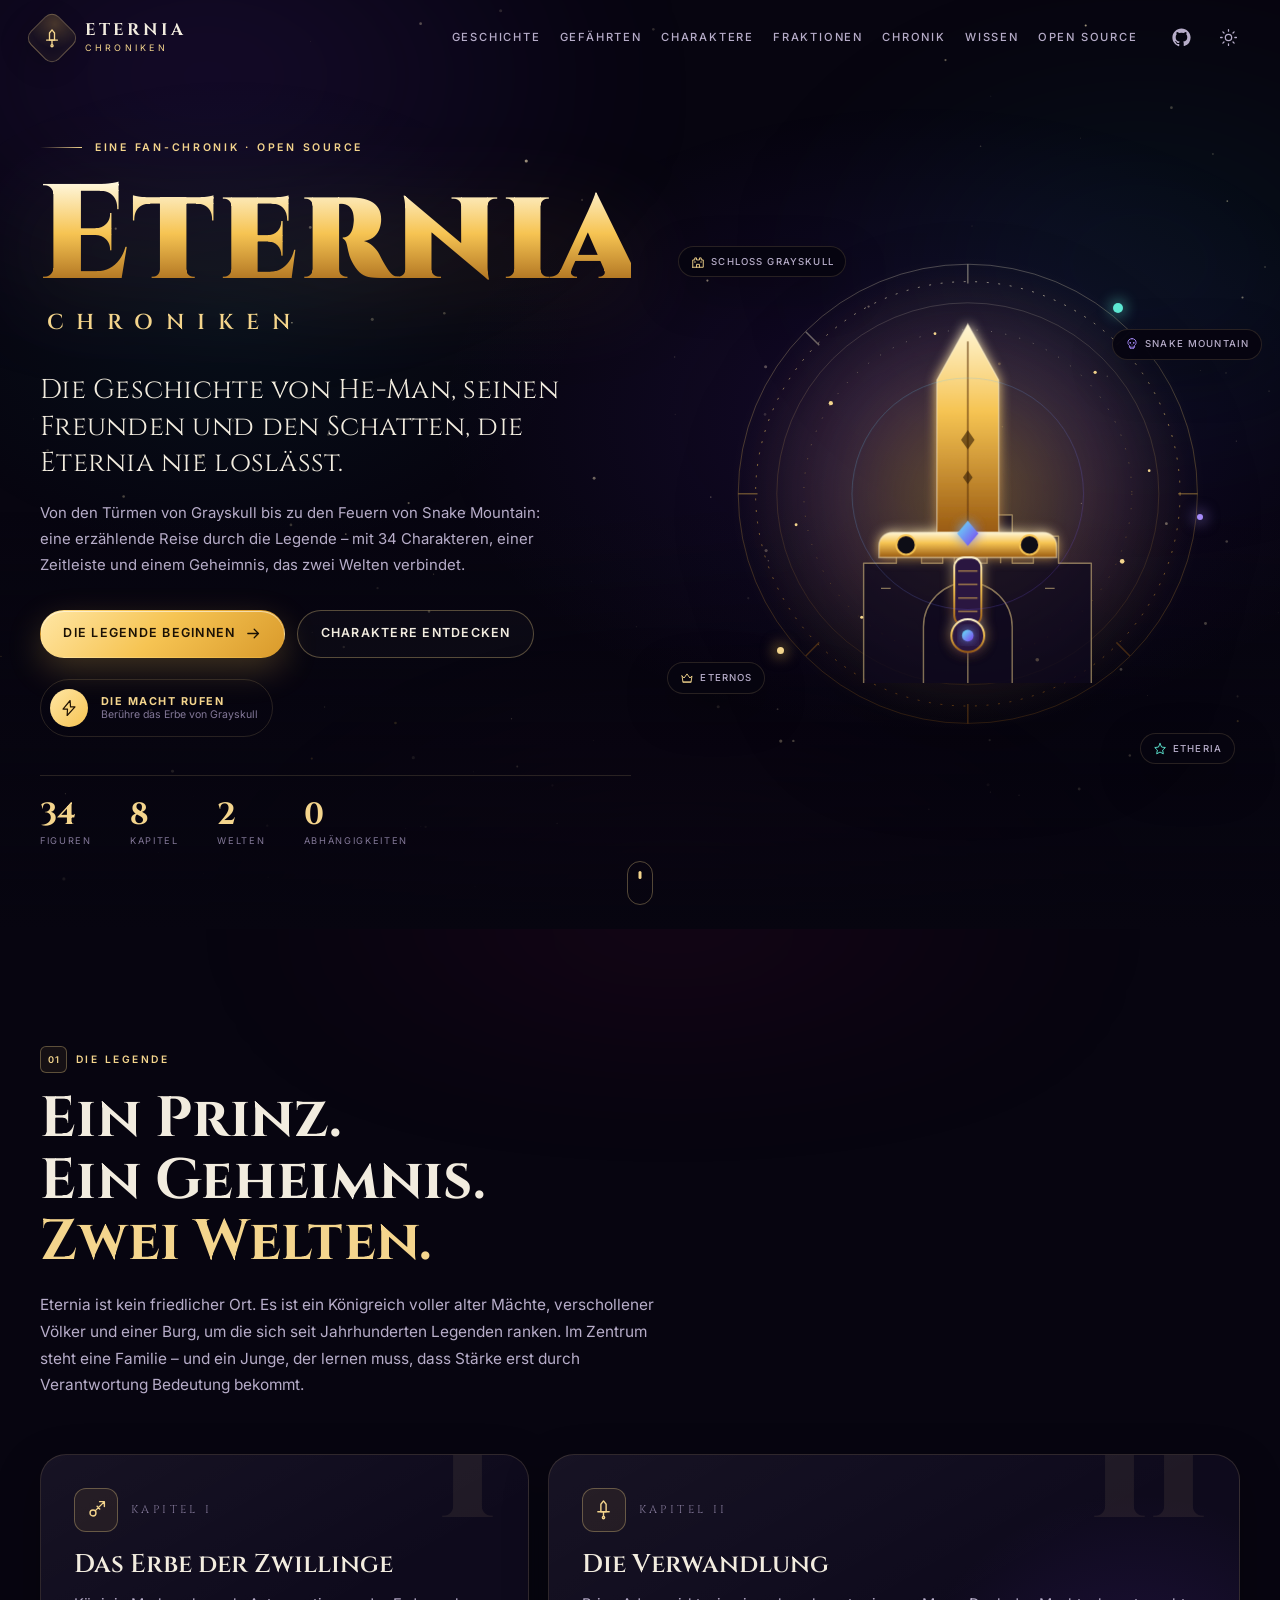
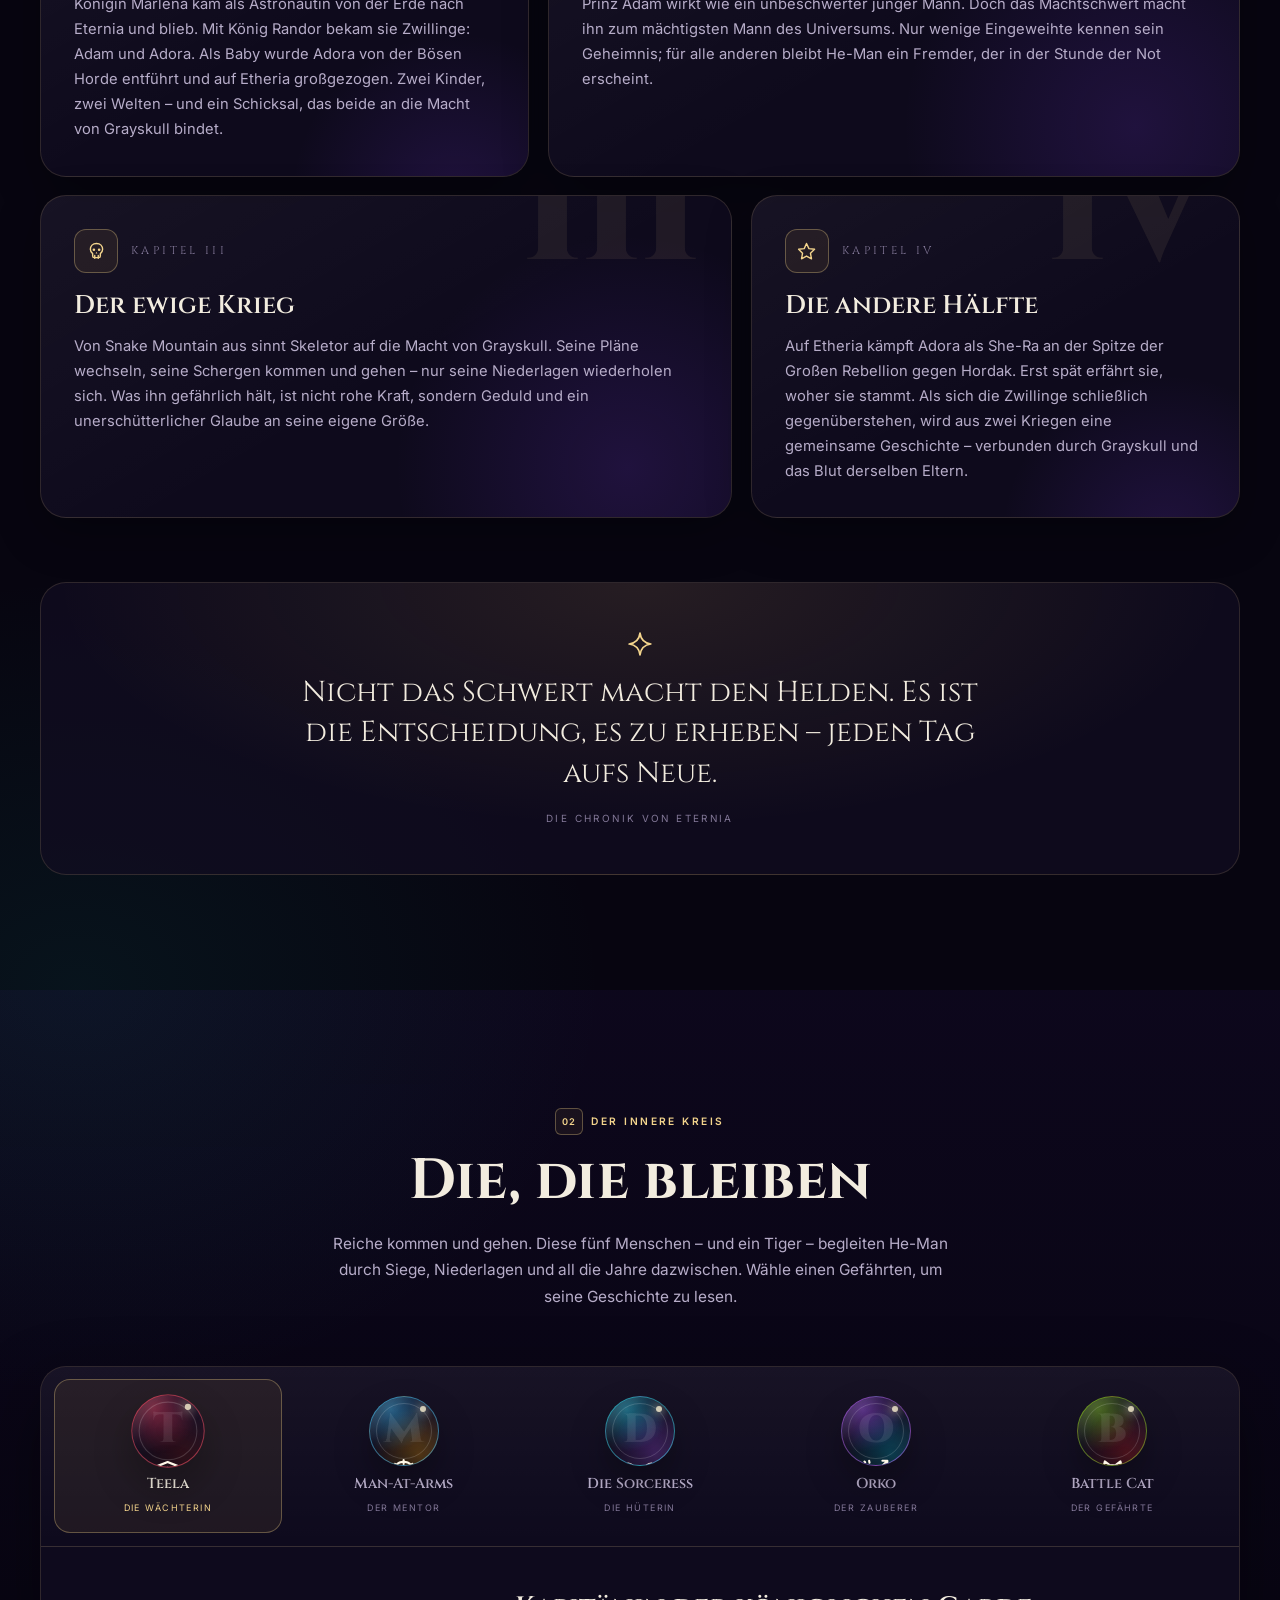
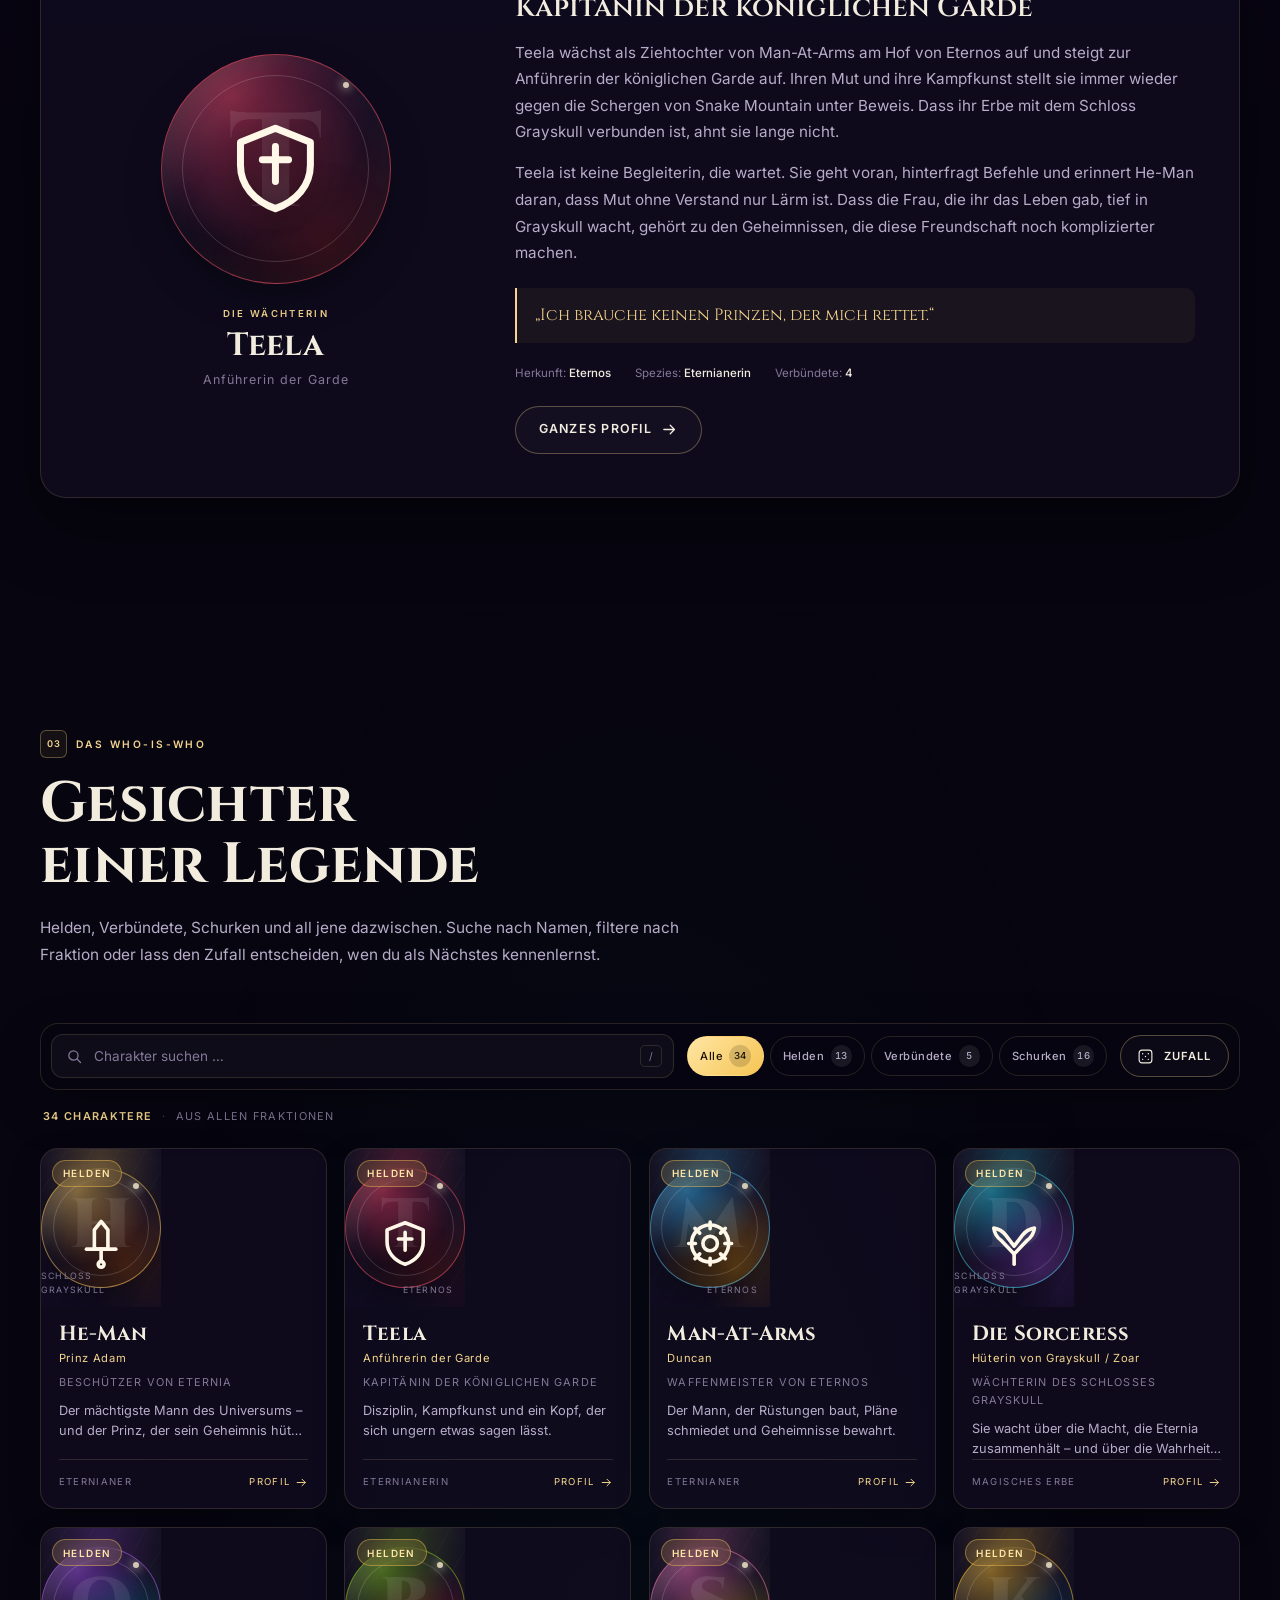
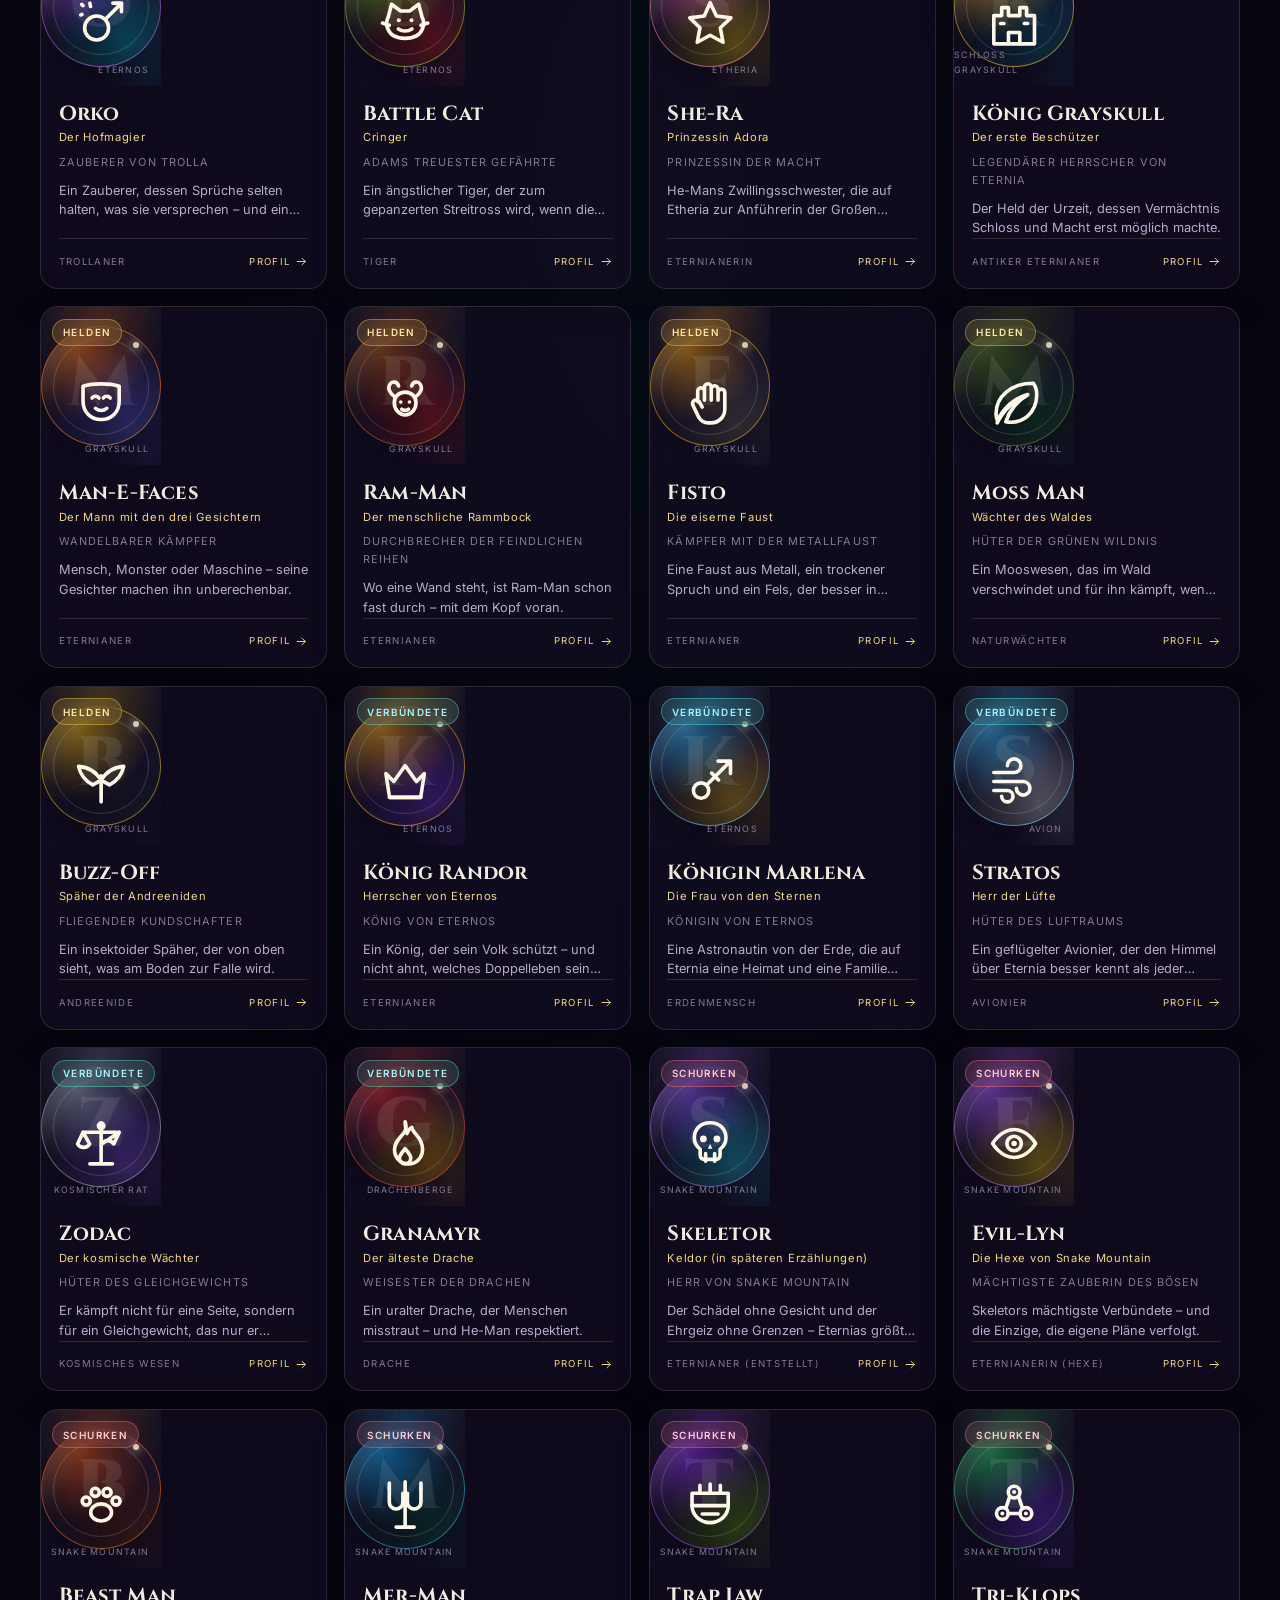
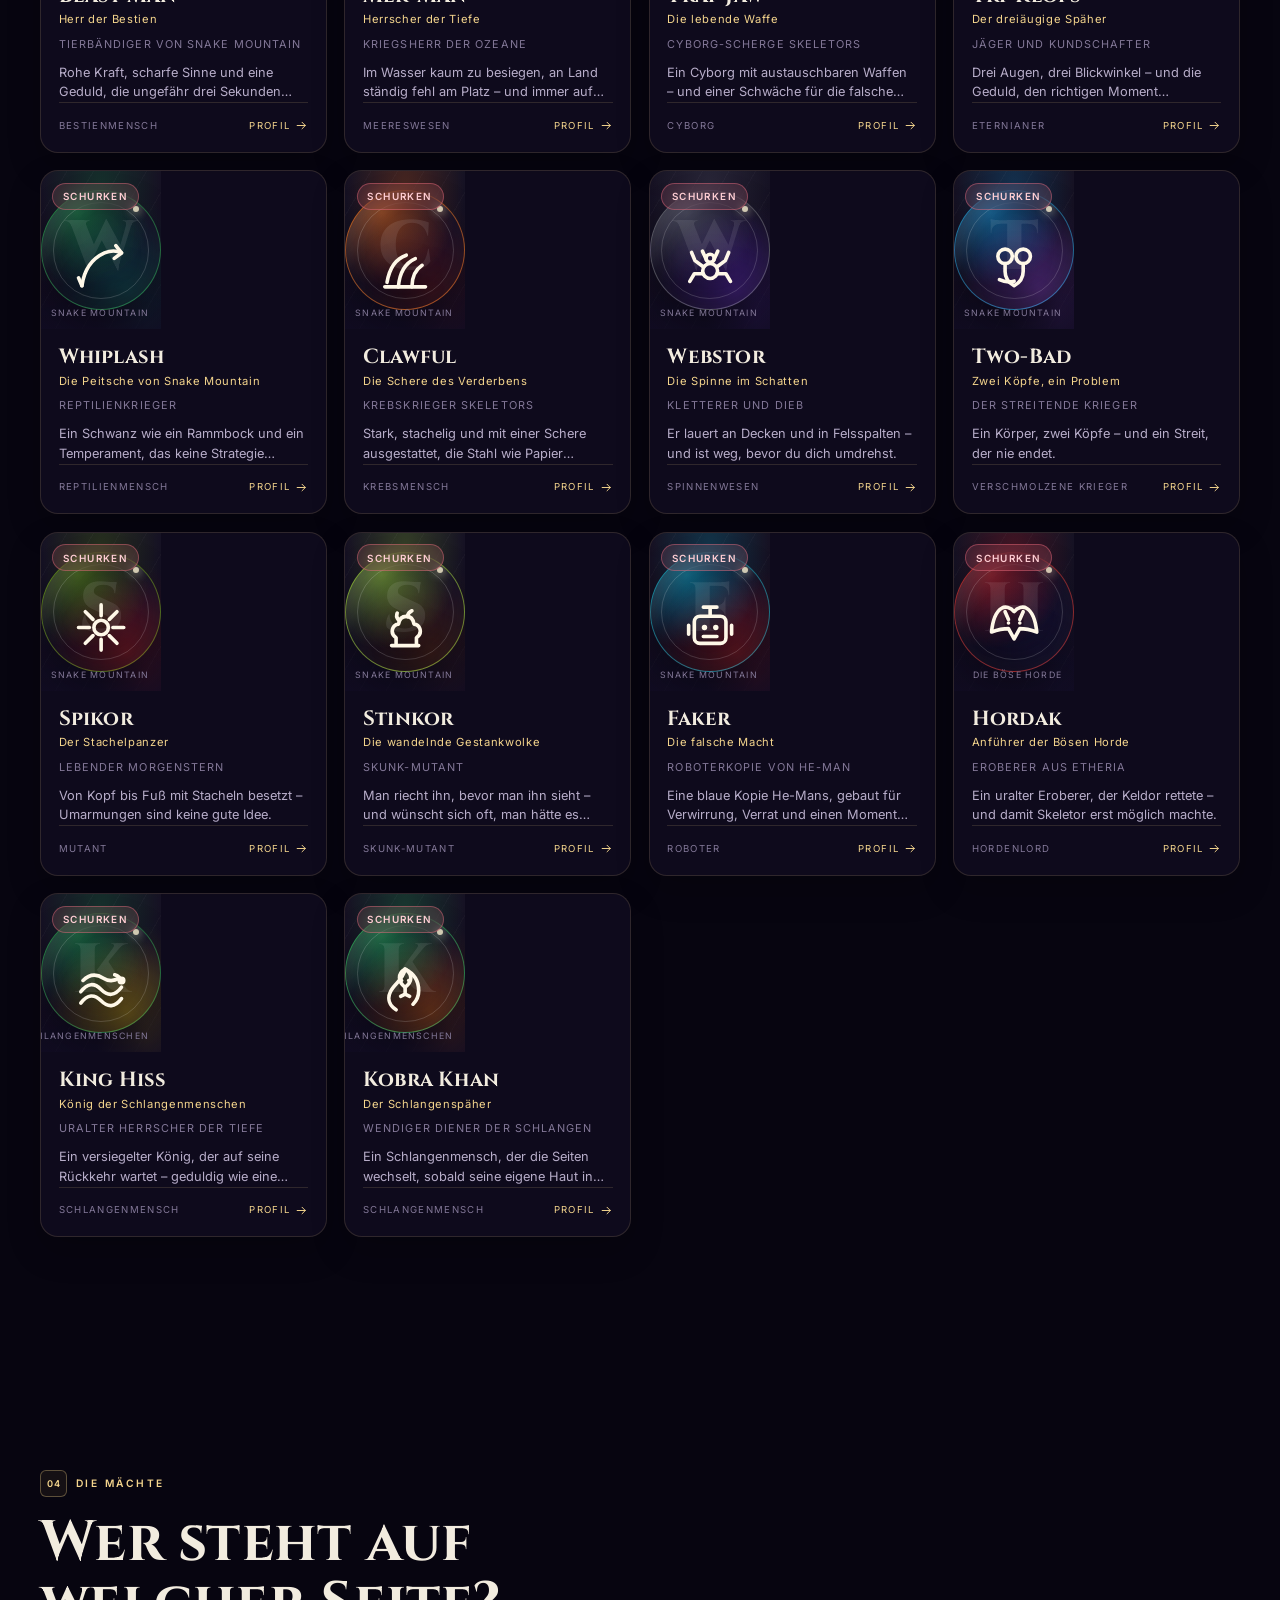
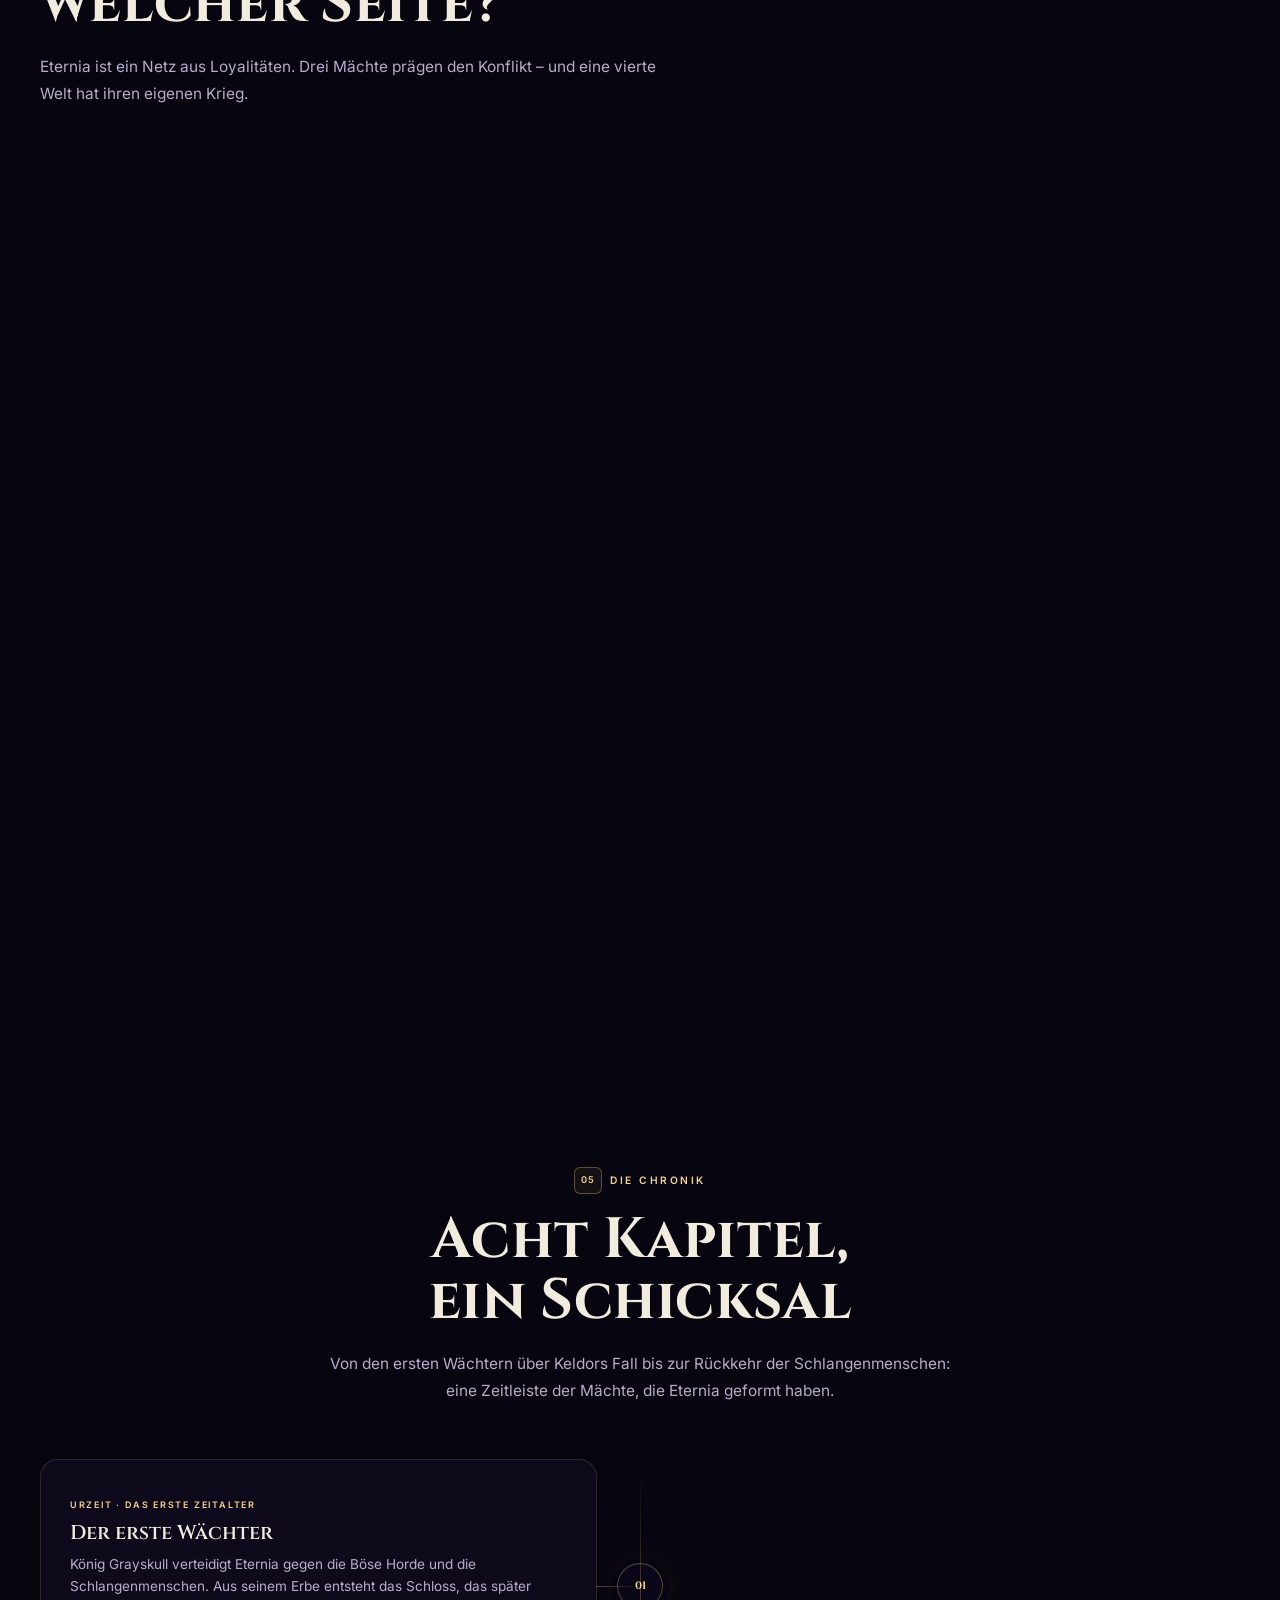
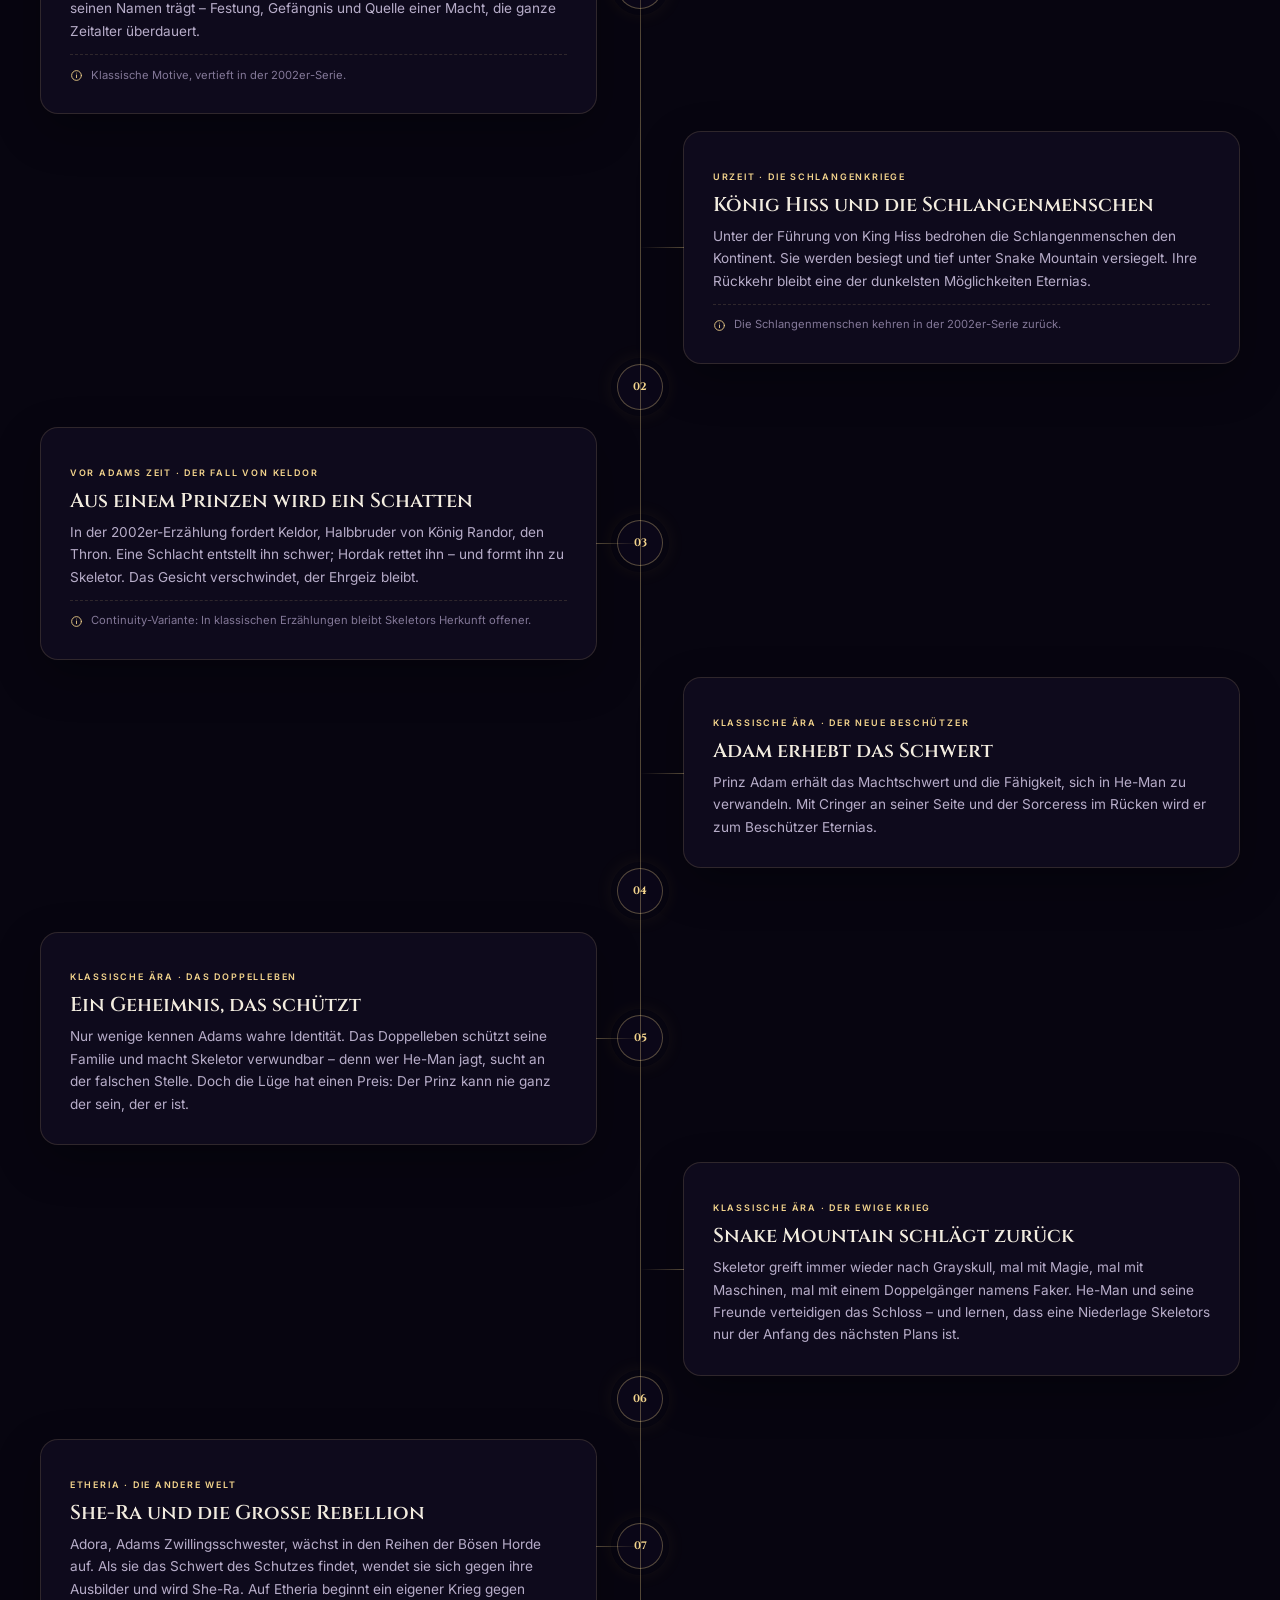
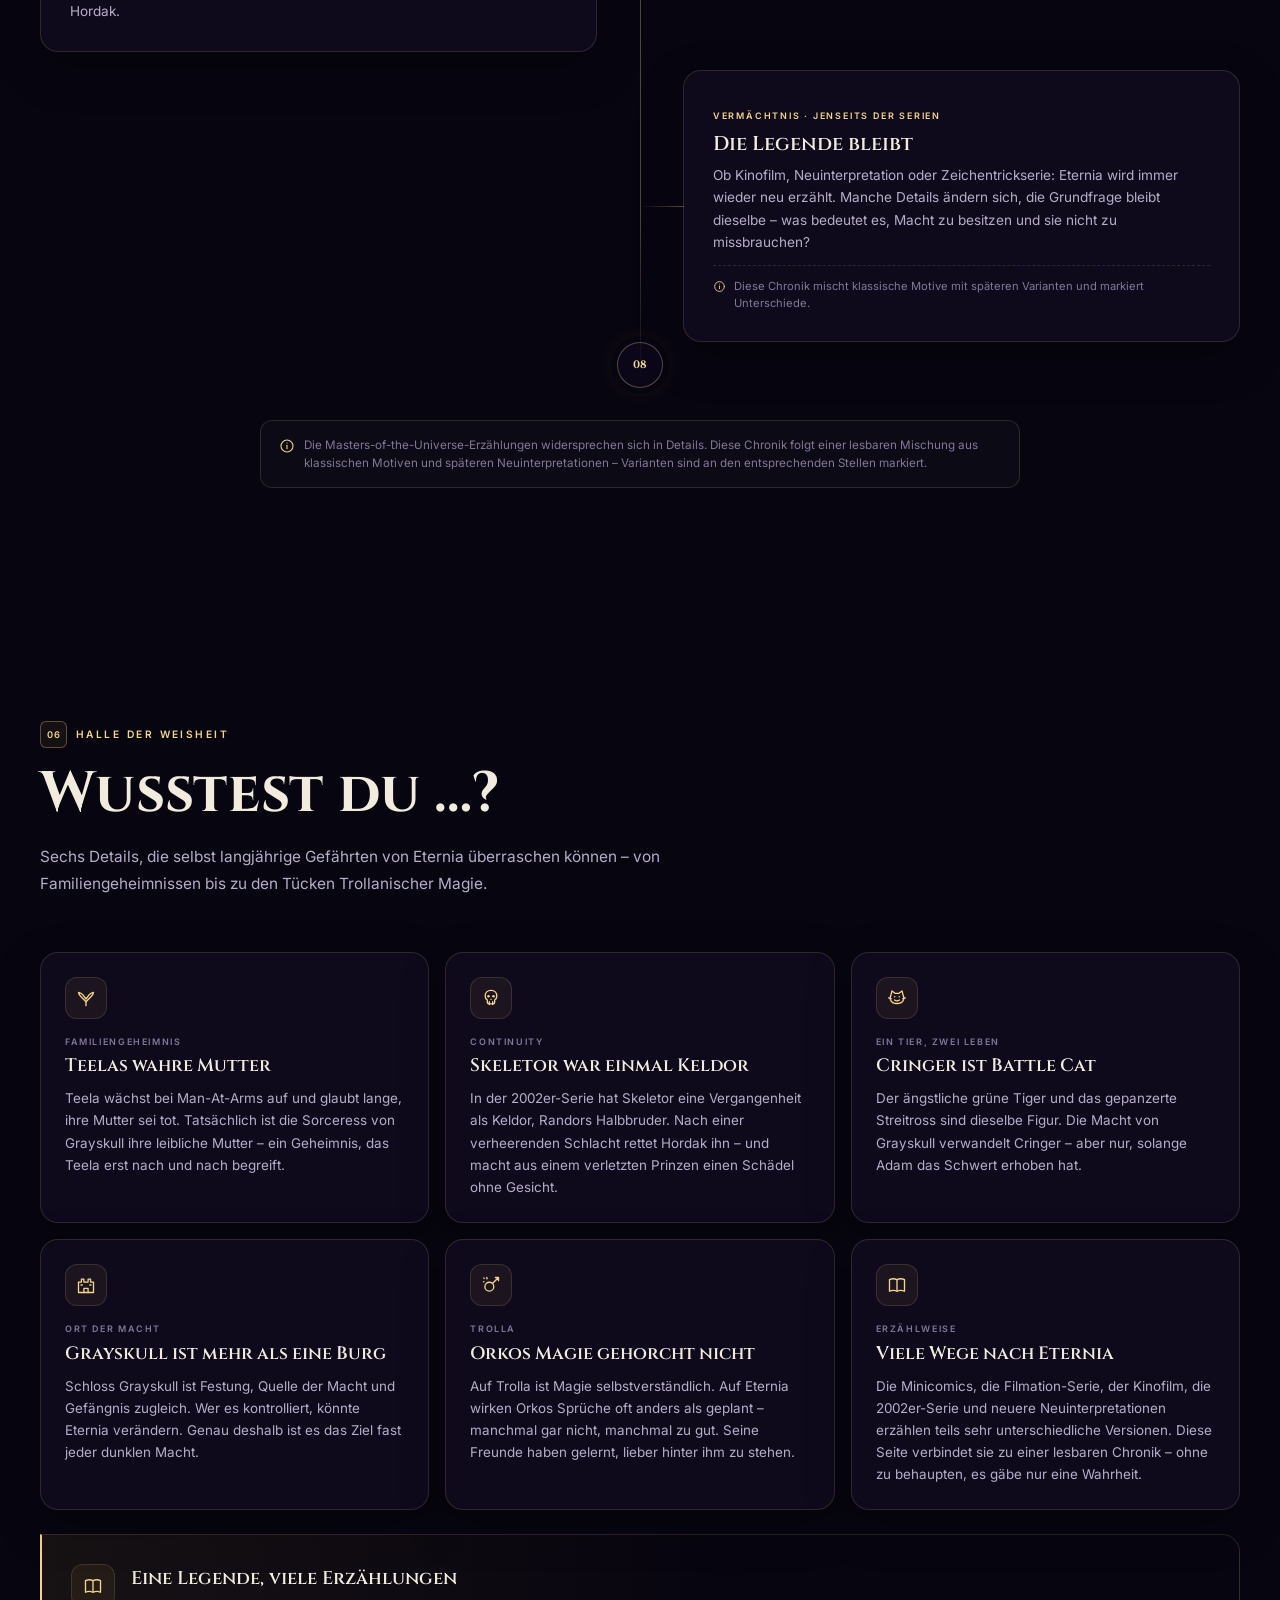
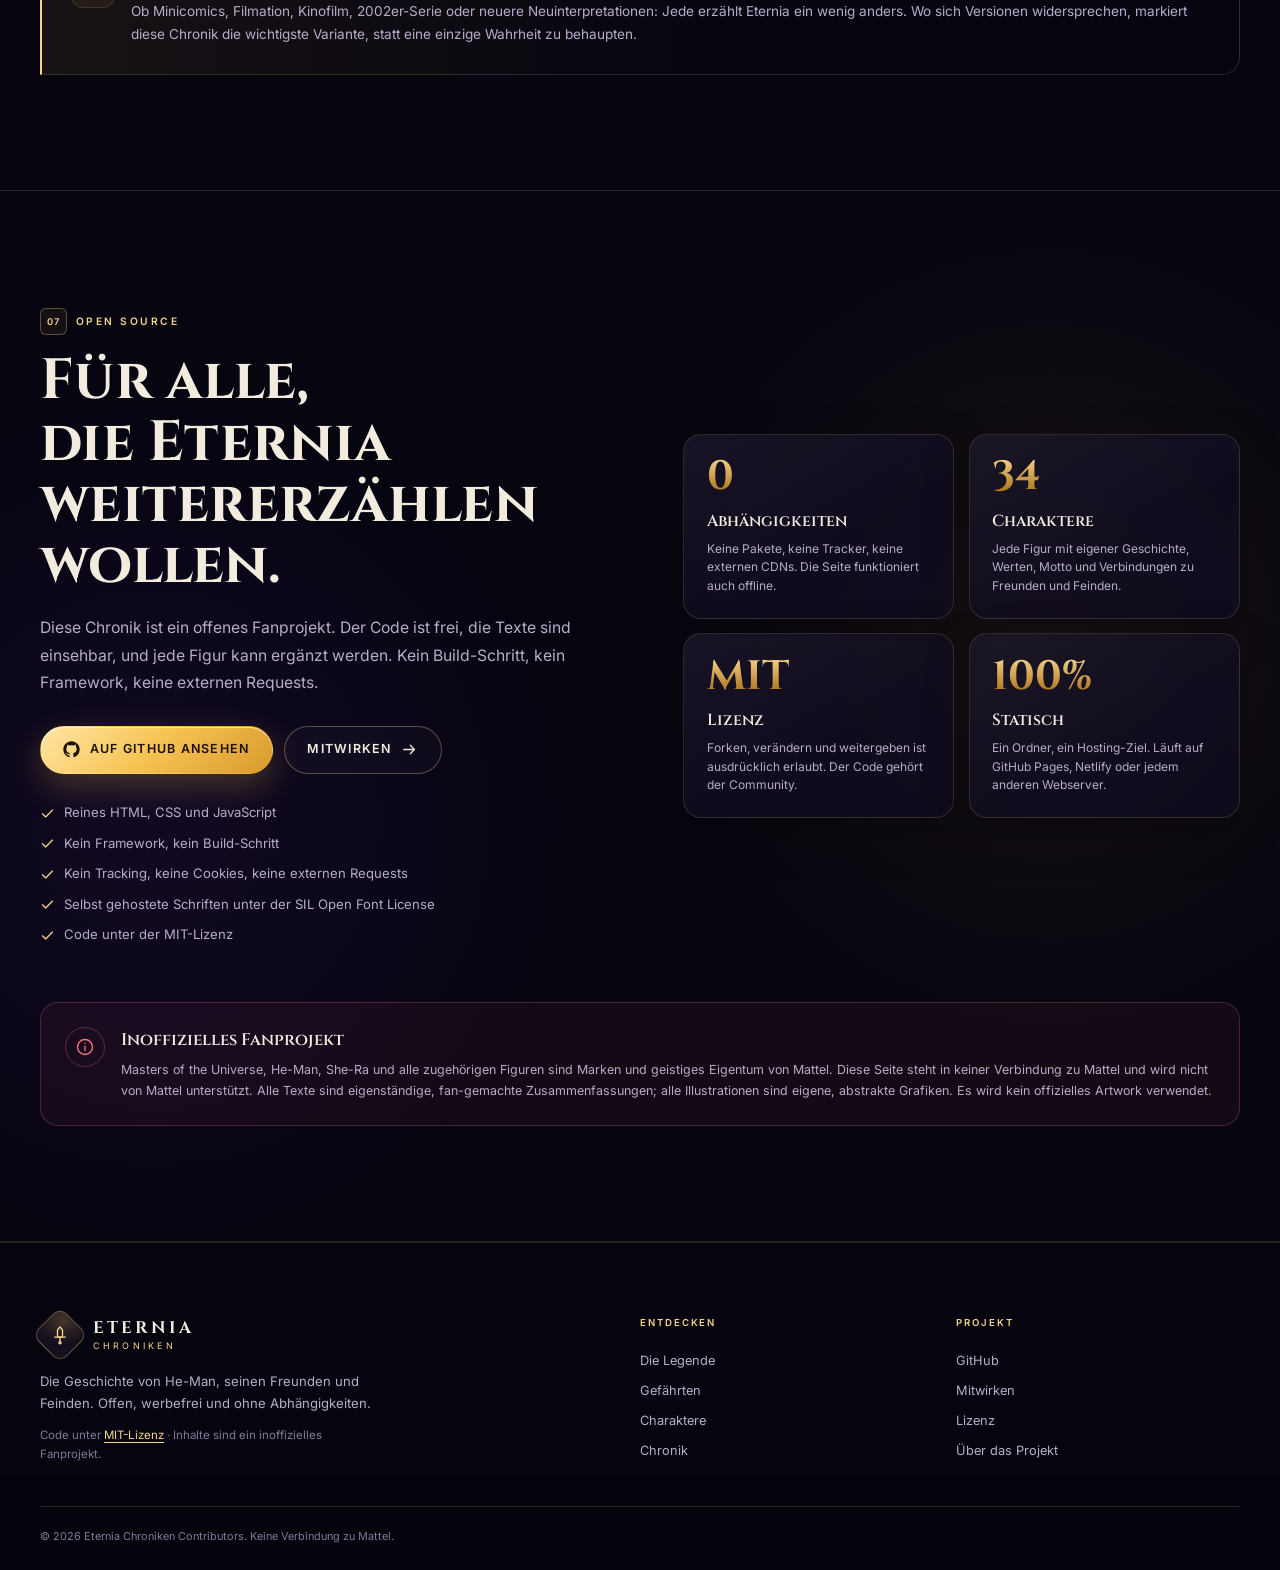
==== index.html @ 0b8f45f2 "Initial commit: Eternia Chroniken" ====
<!DOCTYPE html>
<html lang="de" data-theme="dark">
<head>
  <meta charset="utf-8">
  <meta name="viewport" content="width=device-width, initial-scale=1">
  <title>Eternia Chroniken – Die Geschichte von He-Man, seinen Freunden und Feinden</title>
  <meta name="description" content="Eine offene, inoffizielle Fan-Chronik über He-Man, Schloss Grayskull, Skeletor und die Gefährten, die Eternia über Jahrzehnte begleiten. 34 Charaktere, Zeitleiste, Fraktionen und Hintergründe.">
  <meta name="author" content="Eternia Chroniken Contributors">
  <meta name="theme-color" content="#070510">
  <meta name="color-scheme" content="dark light">

  <meta property="og:type" content="website">
  <meta property="og:locale" content="de_DE">
  <meta property="og:site_name" content="Eternia Chroniken">
  <meta property="og:title" content="Eternia Chroniken – Die Legende von He-Man">
  <meta property="og:description" content="Die Geschichte von He-Man, seinen Freunden und Feinden. 34 Figuren, 8 Kapitel, zwei Welten – offen, werbefrei und ohne Abhängigkeiten.">
  <meta property="og:image" content="assets/img/og-image.png">
  <meta property="og:image:width" content="1200">
  <meta property="og:image:height" content="630">
  <meta property="og:image:alt" content="Eternia Chroniken – ein goldener Schwert-Emblem über einem dunklen Sternenhimmel">
  <meta name="twitter:card" content="summary_large_image">
  <meta name="twitter:title" content="Eternia Chroniken – Die Legende von He-Man">
  <meta name="twitter:description" content="Die Geschichte von He-Man, seinen Freunden und Feinden. 34 Figuren, 8 Kapitel, zwei Welten – offen und ohne Abhängigkeiten.">
  <meta name="twitter:image" content="assets/img/og-image.png">

  <link rel="icon" href="assets/img/favicon.svg" type="image/svg+xml">
  <link rel="apple-touch-icon" href="assets/img/apple-touch-icon.png">
  <link rel="manifest" href="site.webmanifest">
  <link rel="preload" href="assets/fonts/cinzel-latin.woff2" as="font" type="font/woff2" crossorigin>
  <link rel="preload" href="assets/fonts/inter-latin.woff2" as="font" type="font/woff2" crossorigin>
  <link rel="stylesheet" href="assets/css/styles.css">
  <script>document.documentElement.classList.add('js');</script>
  <script src="assets/js/data.js" defer></script>
  <script src="assets/js/app.js" defer></script>

  <script type="application/ld+json">
  {
    "@context": "https://schema.org",
    "@type": "WebSite",
    "name": "Eternia Chroniken",
    "inLanguage": "de",
    "description": "Inoffizielle, offene Fan-Chronik über He-Man, seine Freunde, seine Feinde und die Welt Eternia.",
    "isAccessibleForFree": true,
    "license": "https://opensource.org/licenses/MIT"
  }
  </script>
</head>
<body>
  <a class="skip-link" href="#main">Zum Inhalt springen</a>
  <div class="scroll-progress" aria-hidden="true"><span id="scroll-progress-bar"></span></div>

  <!-- Icon-Sprite: wird von HTML und JavaScript gemeinsam genutzt. -->
  <svg class="icon-sprite" aria-hidden="true" focusable="false" width="0" height="0">
    <defs>
      <symbol id="i-sword" viewBox="0 0 24 24" fill="none" stroke="currentColor" stroke-width="1.6" stroke-linecap="round" stroke-linejoin="round">
        <path d="M12 2.2 15 6v8.5H9V6l3-3.8Z"/><path d="M5.5 14.5h13"/><path d="M12 14.5V20"/><circle cx="12" cy="21.2" r="1.3"/>
      </symbol>
      <symbol id="i-shield" viewBox="0 0 24 24" fill="none" stroke="currentColor" stroke-width="1.6" stroke-linecap="round" stroke-linejoin="round">
        <path d="M12 2.8 20 6v5.2c0 4.7-3.2 8.3-8 10-4.8-1.7-8-5.3-8-10V6l8-3.2Z"/><path d="M12 7v8M9 10h6"/>
      </symbol>
      <symbol id="i-gear" viewBox="0 0 24 24" fill="none" stroke="currentColor" stroke-width="1.6" stroke-linecap="round" stroke-linejoin="round">
        <circle cx="12" cy="12" r="3.2"/><circle cx="12" cy="12" r="8.2"/>
        <path d="M12 2.5v3M12 18.5v3M2.5 12h3M18.5 12h3M5.3 5.3l2.1 2.1M16.6 16.6l2.1 2.1M18.7 5.3l-2.1 2.1M7.4 16.6l-2.1 2.1"/>
      </symbol>
      <symbol id="i-falcon" viewBox="0 0 24 24" fill="none" stroke="currentColor" stroke-width="1.6" stroke-linecap="round" stroke-linejoin="round">
        <path d="M21 5.2c-2.2.3-4 1.4-5.3 3.1L12 13.2 8.3 8.3C7 6.6 5.2 5.5 3 5.2c.3 2.2 1.4 4 3.1 5.3L12 16.6l5.9-6.1c1.7-1.3 2.8-3.1 3.1-5.3Z"/><path d="M12 16.6v4.6"/>
      </symbol>
      <symbol id="i-orb" viewBox="0 0 24 24" fill="none" stroke="currentColor" stroke-width="1.6" stroke-linecap="round" stroke-linejoin="round">
        <circle cx="10" cy="14" r="5.3"/><path d="M14 10 21 3M17.2 3H21v3.8"/><path d="M3 8.2 3.5 8M7 3l.3 1.5M3.4 3.6 4 4.1"/>
      </symbol>
      <symbol id="i-cat" viewBox="0 0 24 24" fill="none" stroke="currentColor" stroke-width="1.6" stroke-linecap="round" stroke-linejoin="round">
        <path d="M4.5 9.2 6 3.5l4 3h4l4-3 1.5 5.7c.8 1.5 1 3.2.2 5.1-1 2.6-3.8 4.3-7.7 4.3s-6.7-1.7-7.7-4.3c-.8-1.9-.6-3.6.2-5.1Z"/>
        <circle cx="9.2" cy="10.6" r=".9" fill="currentColor" stroke="none"/><circle cx="14.8" cy="10.6" r=".9" fill="currentColor" stroke="none"/>
        <path d="M9 14.4c1.8 1.2 4.2 1.2 6 0"/><path d="M2 11.8 5 12.8M22 11.8l-3 1"/>
      </symbol>
      <symbol id="i-star" viewBox="0 0 24 24" fill="none" stroke="currentColor" stroke-width="1.6" stroke-linecap="round" stroke-linejoin="round">
        <path d="m12 2.8 2.8 5.9 6.4.8-4.7 4.4 1.2 6.4-5.7-3.1-5.7 3.1 1.2-6.4L3 9.5l6.4-.8L12 2.8Z"/>
      </symbol>
      <symbol id="i-castle" viewBox="0 0 24 24" fill="none" stroke="currentColor" stroke-width="1.6" stroke-linecap="round" stroke-linejoin="round">
        <path d="M3 21V8.5h3.5V5h3v3.5h5V5h3v3.5H21V21H3Z"/><path d="M9.5 21v-5h5v5"/><path d="M6 12h1.5M16.5 12H18"/>
      </symbol>
      <symbol id="i-mask" viewBox="0 0 24 24" fill="none" stroke="currentColor" stroke-width="1.6" stroke-linecap="round" stroke-linejoin="round">
        <path d="M4 4.8c4.1-1.4 11.9-1.4 16 0v6.5c0 4.7-3.2 8.2-8 8.2s-8-3.5-8-8.2V4.8Z"/>
        <path d="M8 10c.8-1 2.2-1 3 0M13 10c.8-1 2.2-1 3 0"/><path d="M9.5 14.6c1.6 1.2 3.4 1.2 5 0"/>
      </symbol>
      <symbol id="i-ram" viewBox="0 0 24 24" fill="none" stroke="currentColor" stroke-width="1.6" stroke-linecap="round" stroke-linejoin="round">
        <path d="M12 7.4c-2.8 0-4.8 2-4.8 4.7 0 3.2 2.4 5.4 4.8 5.4s4.8-2.2 4.8-5.4c0-2.7-2-4.7-4.8-4.7Z"/>
        <path d="M7.4 9.5C5.2 8 4.1 5.6 5.3 3.9c1-1.5 3.3-1.2 3.8.8M16.6 9.5c2.2-1.5 3.3-3.9 2.1-5.6-1-1.5-3.3-1.2-3.8.8"/>
        <circle cx="10.1" cy="11.8" r=".8" fill="currentColor" stroke="none"/><circle cx="13.9" cy="11.8" r=".8" fill="currentColor" stroke="none"/>
        <path d="M10.5 15c1 .7 2 .7 3 0"/>
      </symbol>
      <symbol id="i-fist" viewBox="0 0 24 24" fill="none" stroke="currentColor" stroke-width="1.6" stroke-linecap="round" stroke-linejoin="round">
        <path d="M6.5 11.6V7a1.5 1.5 0 0 1 3 0v4M9.5 11V5.2a1.5 1.5 0 0 1 3 0V11M12.5 11V6.1a1.5 1.5 0 0 1 3 0V11M15.5 11V7.6a1.5 1.5 0 0 1 3 0V15c0 3.3-2.7 6-6 6h-1.3c-1.7 0-3.3-.9-4.2-2.4L4.4 13.2a1.6 1.6 0 0 1 2.7-1.7L8.5 14"/>
      </symbol>
      <symbol id="i-leaf" viewBox="0 0 24 24" fill="none" stroke="currentColor" stroke-width="1.6" stroke-linecap="round" stroke-linejoin="round">
        <path d="M20.5 3.5C10.5 3.5 4 9.5 4 17c0 1.2.2 2.2.6 3 3-6 7.7-9.8 13.4-11.5-4.7 2.8-8 6.8-9.7 12 7.5 1.3 13.7-4 13.7-12 0-1.6-.2-3.2-1.5-5Z"/><path d="M4.5 21c3-6 7.5-10 13-12"/>
      </symbol>
      <symbol id="i-wings" viewBox="0 0 24 24" fill="none" stroke="currentColor" stroke-width="1.6" stroke-linecap="round" stroke-linejoin="round">
        <path d="M12 11.4C9.7 7.7 6.4 5.6 2 5.3c.9 3.8 3 6.5 6.3 8.2l3.7-2.1ZM12 11.4c2.3-3.7 5.6-5.8 10-6.1-.9 3.8-3 6.5-6.3 8.2l-3.7-2.1Z"/><path d="M12 9.5V21"/>
      </symbol>
      <symbol id="i-wind" viewBox="0 0 24 24" fill="none" stroke="currentColor" stroke-width="1.6" stroke-linecap="round" stroke-linejoin="round">
        <path d="M3 8h9a3 3 0 1 0-3-3M3 12h13a3 3 0 1 1-3 3M3 16h6a2.5 2.5 0 1 1-2.5 2.5"/>
      </symbol>
      <symbol id="i-scales" viewBox="0 0 24 24" fill="none" stroke="currentColor" stroke-width="1.6" stroke-linecap="round" stroke-linejoin="round">
        <path d="M12 3v18M7 21h10M4 7h16M4 7l-2.4 5.2a3.1 3.1 0 0 0 5.3 0L4 7ZM20 7l-2.4 5.2a3.1 3.1 0 0 0-5.3 0L20 7Z"/><circle cx="12" cy="4.2" r="1.2"/>
      </symbol>
      <symbol id="i-flame" viewBox="0 0 24 24" fill="none" stroke="currentColor" stroke-width="1.6" stroke-linecap="round" stroke-linejoin="round">
        <path d="M12 2.4c1.2 3.3-.4 4.9-1.8 6.4-1.5 1.7-2.9 3.3-2.9 5.9 0 3.6 2.6 6.3 6.2 6.3s6.2-2.8 6.2-6.5c0-2.6-1.2-4.6-2.7-6.3-.9-1-1.8-2-2-3.4-1.2.7-1.9 1.7-2.2 2.8-.5-1.5-.7-3.3-.8-5.2Z"/>
        <path d="M12 21c-1.4 0-2.5-1.1-2.5-2.6 0-1.3 1-2.2 2.5-4.1 1.5 1.9 2.5 2.8 2.5 4.1 0 1.5-1.1 2.6-2.5 2.6Z"/>
      </symbol>
      <symbol id="i-comet" viewBox="0 0 24 24" fill="none" stroke="currentColor" stroke-width="1.6" stroke-linecap="round" stroke-linejoin="round">
        <circle cx="8" cy="16" r="3.4"/><path d="M11 13 21 3M15.5 3H21v5.5M12.7 8.3l3 3"/>
      </symbol>
      <symbol id="i-crown" viewBox="0 0 24 24" fill="none" stroke="currentColor" stroke-width="1.6" stroke-linecap="round" stroke-linejoin="round">
        <path d="M3.5 8.5 7 12l5-7 5 7 3.5-3.5-1.6 10.5H5.1L3.5 8.5Z"/><path d="M5.1 19h13.8"/>
      </symbol>
      <symbol id="i-skull" viewBox="0 0 24 24" fill="none" stroke="currentColor" stroke-width="1.6" stroke-linecap="round" stroke-linejoin="round">
        <path d="M12 2.8c-4.4 0-7 3-7 6.7 0 2.3 1.1 3.9 2.6 5v2.7c0 1 .8 1.8 1.8 1.8h5.2c1 0 1.8-.8 1.8-1.8v-2.7c1.5-1.1 2.6-2.7 2.6-5 0-3.7-2.6-6.7-7-6.7Z"/>
        <circle cx="9" cy="10" r="1.5" fill="currentColor" stroke="none"/><circle cx="15" cy="10" r="1.5" fill="currentColor" stroke="none"/>
        <path d="m12 12.2-1 2.1h2l-1-2.1Z" fill="currentColor" stroke="none"/><path d="M10 16.5v3.3M14 16.5v3.3"/>
      </symbol>
      <symbol id="i-eye" viewBox="0 0 24 24" fill="none" stroke="currentColor" stroke-width="1.6" stroke-linecap="round" stroke-linejoin="round">
        <path d="M2.5 12S6 5.8 12 5.8 21.5 12 21.5 12 18 18.2 12 18.2 2.5 12 2.5 12Z"/><circle cx="12" cy="12" r="3.2"/><circle cx="12" cy="12" r="1.2" fill="currentColor" stroke="none"/>
      </symbol>
      <symbol id="i-three-eyes" viewBox="0 0 24 24" fill="none" stroke="currentColor" stroke-width="1.6" stroke-linecap="round" stroke-linejoin="round">
        <circle cx="12" cy="6.5" r="2.6"/><circle cx="6.8" cy="16" r="2.6"/><circle cx="17.2" cy="16" r="2.6"/>
        <circle cx="12" cy="6.5" r=".9" fill="currentColor" stroke="none"/><circle cx="6.8" cy="16" r=".9" fill="currentColor" stroke="none"/><circle cx="17.2" cy="16" r=".9" fill="currentColor" stroke="none"/>
        <path d="M10 8.6 8.4 13.4M14 8.6l1.6 4.8M9.4 16h5.2"/>
      </symbol>
      <symbol id="i-paw" viewBox="0 0 24 24" fill="none" stroke="currentColor" stroke-width="1.6" stroke-linecap="round" stroke-linejoin="round">
        <ellipse cx="12" cy="15.5" rx="4.6" ry="3.8"/><circle cx="5.4" cy="10.5" r="1.8"/><circle cx="9.4" cy="6.6" r="1.8"/><circle cx="14.6" cy="6.6" r="1.8"/><circle cx="18.6" cy="10.5" r="1.8"/>
      </symbol>
      <symbol id="i-trident" viewBox="0 0 24 24" fill="none" stroke="currentColor" stroke-width="1.6" stroke-linecap="round" stroke-linejoin="round">
        <path d="M12 2v20M5 5v6a3 3 0 0 0 6 0V7M19 5v6a3 3 0 0 1-6 0V7M8 22h8"/><path d="M5 5V2.5M19 5V2.5"/>
      </symbol>
      <symbol id="i-jaw" viewBox="0 0 24 24" fill="none" stroke="currentColor" stroke-width="1.6" stroke-linecap="round" stroke-linejoin="round">
        <path d="M4 7h16v5.5H4z"/><path d="M4 12.5c0 4.1 3.6 7.5 8 7.5s8-3.4 8-7.5"/><path d="M7.5 7V3.5M12 7V3M16.5 7V3.5M8.5 16.2h7"/>
      </symbol>
      <symbol id="i-tail" viewBox="0 0 24 24" fill="none" stroke="currentColor" stroke-width="1.6" stroke-linecap="round" stroke-linejoin="round">
        <path d="M3.5 20.5c1-7 4.5-12 10-14.5C16 5 19 5 21 6"/><path d="M18.5 2.8 21 6l-3.2 2.4"/><path d="M3.5 20.5 2 17"/>
      </symbol>
      <symbol id="i-claw" viewBox="0 0 24 24" fill="none" stroke="currentColor" stroke-width="1.6" stroke-linecap="round" stroke-linejoin="round">
        <path d="M4 19c1-6 4-10.5 8.5-12M9 21c.5-6 3-10.5 7.5-12.5M15 21c0-4 1.5-7.5 4.5-9.5"/><path d="M3 21h18"/>
      </symbol>
      <symbol id="i-spider" viewBox="0 0 24 24" fill="none" stroke="currentColor" stroke-width="1.6" stroke-linecap="round" stroke-linejoin="round">
        <circle cx="12" cy="14" r="3.3"/><circle cx="12" cy="8.4" r="1.8"/>
        <path d="M9.1 12.2 5.3 9.4 3.8 5.8M9 15.2H5l-2 3.4M14.9 12.2l3.8-2.8 1.5-3.6M15 15.2h4l2 3.4M10.4 9.1 8.6 5.2M13.6 9.1l1.8-3.9"/>
      </symbol>
      <symbol id="i-two-heads" viewBox="0 0 24 24" fill="none" stroke="currentColor" stroke-width="1.6" stroke-linecap="round" stroke-linejoin="round">
        <circle cx="8" cy="7.5" r="3.2"/><circle cx="16" cy="7.5" r="3.2"/>
        <path d="M8 10.7v3.5c0 2.8 1.5 4.9 4 6.3 2.5-1.4 4-3.5 4-6.3v-3.5"/><path d="M5.5 17.8c2 1 4.2 1.3 6.5.7"/>
      </symbol>
      <symbol id="i-spikes" viewBox="0 0 24 24" fill="none" stroke="currentColor" stroke-width="1.6" stroke-linecap="round" stroke-linejoin="round">
        <circle cx="12" cy="12" r="3.2"/><path d="M12 2v4.8M12 17.2V22M2 12h4.8M17.2 12H22M5 5l3.4 3.4M15.6 15.6 19 19M19 5l-3.4 3.4M8.4 15.6 5 19"/>
      </symbol>
      <symbol id="i-stink" viewBox="0 0 24 24" fill="none" stroke="currentColor" stroke-width="1.6" stroke-linecap="round" stroke-linejoin="round">
        <path d="M6 20h12M8 20v-3.5c-1.5-1-2-2.5-1.5-4 .4-1.2 1.4-1.9 2.6-2 .3-2.1 1.6-3.4 3.4-3.4s3.1 1.3 3.4 3.4c1.2.1 2.2.8 2.6 2 .5 1.5 0 3-1.5 4V20"/><path d="M9 8.6c-.8-1-1-2-.5-3M13 7.2c.2-1.3 1-2.2 2-2.6"/>
      </symbol>
      <symbol id="i-robot" viewBox="0 0 24 24" fill="none" stroke="currentColor" stroke-width="1.6" stroke-linecap="round" stroke-linejoin="round">
        <rect x="5" y="7" width="14" height="12" rx="2.5"/><path d="M12 3v4M9 3h6"/>
        <circle cx="9.5" cy="12" r="1.2" fill="currentColor" stroke="none"/><circle cx="14.5" cy="12" r="1.2" fill="currentColor" stroke="none"/>
        <path d="M9 16h6M2.5 11v4M21.5 11v4"/>
      </symbol>
      <symbol id="i-bat" viewBox="0 0 24 24" fill="none" stroke="currentColor" stroke-width="1.6" stroke-linecap="round" stroke-linejoin="round">
        <path d="M12 5c-1.5-2-4-2.5-5.5-1.5C4 5 2.5 9 2 14c2.8-1 5-1.5 7.5-1.5L12 17l2.5-4.5C17 12.5 19.2 13 22 14c-.5-5-2-9-4.5-10.5C16 2.5 13.5 3 12 5Z"/><path d="M9.5 8.5 8 5M14.5 8.5 16 5"/>
        <circle cx="9.5" cy="10" r=".8" fill="currentColor" stroke="none"/><circle cx="14.5" cy="10" r=".8" fill="currentColor" stroke="none"/>
      </symbol>
      <symbol id="i-serpent" viewBox="0 0 24 24" fill="none" stroke="currentColor" stroke-width="1.6" stroke-linecap="round" stroke-linejoin="round">
        <path d="M3 18c3-4 6-4 9-1s6 3 9-1"/><path d="M3 13c3-4 6-4 9-1s6 3 9-1"/><path d="M4 8c3-3 6-3 9-1 2 1.3 4 1.7 7 0"/><path d="M18 5.5c1.5.4 2.5 1.4 3 3"/><circle cx="21" cy="8" r="1"/>
      </symbol>
      <symbol id="i-cobra" viewBox="0 0 24 24" fill="none" stroke="currentColor" stroke-width="1.6" stroke-linecap="round" stroke-linejoin="round">
        <path d="M8 21c-3-2-4-5-2.5-8C7 9.5 11 8 12 3c4 2 6 5.5 6 9.5 0 2.5-1 4.5-2.5 6"/>
        <path d="M12 3c-1.7 1-2.5 2.3-2.5 3.8 0 2 1.2 3.2 2.5 4.2 1.3-1 2.5-2.2 2.5-4.2C14.5 5.3 13.7 4 12 3Z"/>
        <circle cx="10.5" cy="8" r=".7" fill="currentColor" stroke="none"/><circle cx="13.5" cy="8" r=".7" fill="currentColor" stroke="none"/>
        <path d="M12 11v3l2 1M12 14l-2 1"/>
      </symbol>
      <symbol id="i-book" viewBox="0 0 24 24" fill="none" stroke="currentColor" stroke-width="1.6" stroke-linecap="round" stroke-linejoin="round">
        <path d="M3 5.5c3-1.3 6-1.3 9 0 3-1.3 6-1.3 9 0v14c-3-1.3-6-1.3-9 0-3-1.3-6-1.3-9 0v-14Z"/><path d="M12 5.5v14"/>
      </symbol>
      <symbol id="i-search" viewBox="0 0 24 24" fill="none" stroke="currentColor" stroke-width="1.8" stroke-linecap="round" stroke-linejoin="round">
        <circle cx="10.5" cy="10.5" r="6.5"/><path d="m15.5 15.5 5 5"/>
      </symbol>
      <symbol id="i-close" viewBox="0 0 24 24" fill="none" stroke="currentColor" stroke-width="1.8" stroke-linecap="round">
        <path d="m5 5 14 14M19 5 5 19"/>
      </symbol>
      <symbol id="i-menu" viewBox="0 0 24 24" fill="none" stroke="currentColor" stroke-width="1.8" stroke-linecap="round">
        <path d="M3 6h18M3 12h18M3 18h18"/>
      </symbol>
      <symbol id="i-sun" viewBox="0 0 24 24" fill="none" stroke="currentColor" stroke-width="1.6" stroke-linecap="round">
        <circle cx="12" cy="12" r="4"/><path d="M12 2v2M12 20v2M2 12h2M20 12h2M4.9 4.9l1.4 1.4M17.7 17.7l1.4 1.4M19.1 4.9l-1.4 1.4M6.3 17.7l-1.4 1.4"/>
      </symbol>
      <symbol id="i-moon" viewBox="0 0 24 24" fill="none" stroke="currentColor" stroke-width="1.6" stroke-linecap="round" stroke-linejoin="round">
        <path d="M20.2 15.2A8.5 8.5 0 0 1 8.8 3.8a8.5 8.5 0 1 0 11.4 11.4Z"/>
      </symbol>
      <symbol id="i-github" viewBox="0 0 24 24" fill="currentColor">
        <path d="M12 .5C5.73.5.5 5.73.5 12c0 5.08 3.29 9.39 7.86 10.91.58.11.79-.25.79-.56v-2.17c-3.2.7-3.88-1.36-3.88-1.36-.52-1.33-1.27-1.68-1.27-1.68-1.04-.71.08-.7.08-.7 1.15.08 1.76 1.18 1.76 1.18 1.02 1.75 2.68 1.24 3.33.95.1-.74.4-1.24.72-1.53-2.55-.29-5.23-1.28-5.23-5.69 0-1.26.45-2.29 1.18-3.1-.12-.29-.51-1.46.11-3.05 0 0 .96-.31 3.15 1.18a10.9 10.9 0 0 1 5.74 0c2.19-1.49 3.15-1.18 3.15-1.18.62 1.59.23 2.76.11 3.05.73.81 1.18 1.84 1.18 3.1 0 4.42-2.69 5.39-5.25 5.68.41.35.77 1.05.77 2.12v3.14c0 .31.21.68.8.56A11.51 11.51 0 0 0 23.5 12C23.5 5.73 18.27.5 12 .5Z"/>
      </symbol>
      <symbol id="i-arrow-right" viewBox="0 0 24 24" fill="none" stroke="currentColor" stroke-width="1.8" stroke-linecap="round" stroke-linejoin="round">
        <path d="M4 12h15M13 6l6 6-6 6"/>
      </symbol>
      <symbol id="i-arrow-left" viewBox="0 0 24 24" fill="none" stroke="currentColor" stroke-width="1.8" stroke-linecap="round" stroke-linejoin="round">
        <path d="M20 12H5M11 6l-6 6 6 6"/>
      </symbol>
      <symbol id="i-copy" viewBox="0 0 24 24" fill="none" stroke="currentColor" stroke-width="1.6" stroke-linecap="round" stroke-linejoin="round">
        <rect x="8" y="8" width="12" height="12" rx="2"/><path d="M16 8V5a1 1 0 0 0-1-1H5a1 1 0 0 0-1 1v10a1 1 0 0 0 1 1h3"/>
      </symbol>
      <symbol id="i-external" viewBox="0 0 24 24" fill="none" stroke="currentColor" stroke-width="1.6" stroke-linecap="round" stroke-linejoin="round">
        <path d="M14 4h6v6M20 4 11 13"/><path d="M19 14v5a1 1 0 0 1-1 1H5a1 1 0 0 1-1-1V6a1 1 0 0 1 1-1h5"/>
      </symbol>
      <symbol id="i-dice" viewBox="0 0 24 24" fill="none" stroke="currentColor" stroke-width="1.6" stroke-linecap="round" stroke-linejoin="round">
        <rect x="3" y="3" width="18" height="18" rx="4"/>
        <circle cx="8" cy="8" r="1" fill="currentColor" stroke="none"/><circle cx="16" cy="8" r="1" fill="currentColor" stroke="none"/>
        <circle cx="12" cy="12" r="1" fill="currentColor" stroke="none"/><circle cx="8" cy="16" r="1" fill="currentColor" stroke="none"/><circle cx="16" cy="16" r="1" fill="currentColor" stroke="none"/>
      </symbol>
      <symbol id="i-lightning" viewBox="0 0 24 24" fill="none" stroke="currentColor" stroke-width="1.6" stroke-linecap="round" stroke-linejoin="round">
        <path d="M13.5 2 4 13.5h6L9.5 22 20 10.5h-6L13.5 2Z"/>
      </symbol>
      <symbol id="i-check" viewBox="0 0 24 24" fill="none" stroke="currentColor" stroke-width="2" stroke-linecap="round" stroke-linejoin="round">
        <path d="m4 12.5 5 5L20 6.5"/>
      </symbol>
      <symbol id="i-chevron-down" viewBox="0 0 24 24" fill="none" stroke="currentColor" stroke-width="1.8" stroke-linecap="round" stroke-linejoin="round">
        <path d="m6 9 6 6 6-6"/>
      </symbol>
      <symbol id="i-spark" viewBox="0 0 24 24" fill="none" stroke="currentColor" stroke-width="1.6" stroke-linecap="round" stroke-linejoin="round">
        <path d="M12 2c.7 5.5 4.5 9.3 10 10-5.5.7-9.3 4.5-10 10-.7-5.5-4.5-9.3-10-10 5.5-.7 9.3-4.5 10-10Z"/>
      </symbol>
      <symbol id="i-up" viewBox="0 0 24 24" fill="none" stroke="currentColor" stroke-width="1.8" stroke-linecap="round" stroke-linejoin="round">
        <path d="M12 20V5M6 11l6-6 6 6"/>
      </symbol>
      <symbol id="i-info" viewBox="0 0 24 24" fill="none" stroke="currentColor" stroke-width="1.6" stroke-linecap="round" stroke-linejoin="round">
        <circle cx="12" cy="12" r="9"/><path d="M12 11v5"/><circle cx="12" cy="7.5" r=".9" fill="currentColor" stroke="none"/>
      </symbol>
    </defs>
  </svg>

  <canvas id="starfield" aria-hidden="true"></canvas>
  <div class="aurora" aria-hidden="true"></div>

  <header class="site-header" id="site-header">
    <div class="header-inner">
      <a class="brand" href="#top" aria-label="Eternia Chroniken – zum Anfang">
        <span class="brand__mark" aria-hidden="true">
          <svg class="icon"><use href="#i-sword"></use></svg>
        </span>
        <span class="brand__text">
          <span class="brand__name">Eternia</span>
          <span class="brand__sub">Chroniken</span>
        </span>
      </a>

      <nav class="nav" aria-label="Hauptnavigation">
        <a href="#geschichte">Geschichte</a>
        <a href="#gefaehrten">Gefährten</a>
        <a href="#charaktere">Charaktere</a>
        <a href="#fraktionen">Fraktionen</a>
        <a href="#chronik">Chronik</a>
        <a href="#wissen">Wissen</a>
        <a href="#open-source">Open Source</a>
      </nav>

      <div class="header-actions">
        <a class="icon-btn repo-link" href="https://github.com/BarciBarci/eternia-chroniken" target="_blank" rel="noopener noreferrer" aria-label="Quellcode auf GitHub ansehen">
          <svg class="icon"><use href="#i-github"></use></svg>
        </a>
        <button class="icon-btn theme-toggle" id="theme-toggle" type="button" aria-label="Helles Design aktivieren" aria-pressed="false">
          <svg class="icon theme-icon theme-icon--sun"><use href="#i-sun"></use></svg>
          <svg class="icon theme-icon theme-icon--moon"><use href="#i-moon"></use></svg>
        </button>
        <button class="icon-btn menu-toggle" id="menu-toggle" type="button" aria-label="Menü öffnen" aria-expanded="false" aria-controls="mobile-nav">
          <svg class="icon"><use href="#i-menu"></use></svg>
        </button>
      </div>
    </div>

    <nav class="mobile-nav" id="mobile-nav" aria-label="Mobile Navigation" hidden>
      <a href="#geschichte">Geschichte</a>
      <a href="#gefaehrten">Gefährten</a>
      <a href="#charaktere">Charaktere</a>
      <a href="#fraktionen">Fraktionen</a>
      <a href="#chronik">Chronik</a>
      <a href="#wissen">Wissen</a>
      <a href="#open-source">Open Source</a>
      <a class="mobile-nav__repo repo-link" href="https://github.com/BarciBarci/eternia-chroniken" target="_blank" rel="noopener noreferrer">
        <svg class="icon"><use href="#i-github"></use></svg> Quellcode auf GitHub
      </a>
    </nav>
  </header>

  <main id="main" tabindex="-1">
    <section class="hero" id="top" aria-labelledby="hero-title">
      <div class="hero__haze" aria-hidden="true"></div>
      <div class="wrap hero__grid">
        <div class="hero__copy">
          <p class="eyebrow"><span class="eyebrow__line" aria-hidden="true"></span> Eine Fan-Chronik · Open Source</p>
          <h1 id="hero-title">
            <span class="hero__title-main">Eternia</span>
            <span class="hero__title-sub">Chroniken</span>
          </h1>
          <p class="hero__tagline">Die Geschichte von He-Man, seinen Freunden und den Schatten, die Eternia nie loslässt.</p>
          <p class="hero__lede">Von den Türmen von Grayskull bis zu den Feuern von Snake Mountain: eine erzählende Reise durch die Legende – mit <span data-count="characters">34</span> Charakteren, einer Zeitleiste und einem Geheimnis, das zwei Welten verbindet.</p>

          <div class="hero__actions">
            <a class="btn btn--primary" href="#geschichte">
              <span>Die Legende beginnen</span>
              <svg class="icon" aria-hidden="true"><use href="#i-arrow-right"></use></svg>
            </a>
            <a class="btn btn--ghost" href="#charaktere">Charaktere entdecken</a>
          </div>

          <button class="power-btn" id="power-btn" type="button">
            <span class="power-btn__icon" aria-hidden="true"><svg class="icon"><use href="#i-lightning"></use></svg></span>
            <span class="power-btn__text">
              <strong>Die Macht rufen</strong>
              <small>Berühre das Erbe von Grayskull</small>
            </span>
          </button>

          <dl class="hero__stats">
            <div><dt>Figuren</dt><dd data-count="characters">34</dd></div>
            <div><dt>Kapitel</dt><dd data-count="timeline">8</dd></div>
            <div><dt>Welten</dt><dd>2</dd></div>
            <div><dt>Abhängigkeiten</dt><dd>0</dd></div>
          </dl>
        </div>

        <div class="hero__visual">
          <div class="emblem" aria-hidden="true">
            <div class="emblem__glow"></div>
            <svg class="emblem__svg" viewBox="0 0 520 520" role="presentation">
              <defs>
                <linearGradient id="goldGrad" x1="0" y1="0" x2="0" y2="1">
                  <stop offset="0" stop-color="#fff6d5"/>
                  <stop offset=".42" stop-color="#f6c453"/>
                  <stop offset="1" stop-color="#9a5b12"/>
                </linearGradient>
                <linearGradient id="tealGrad" x1="0" y1="0" x2="1" y2="1">
                  <stop offset="0" stop-color="#67e8f9"/>
                  <stop offset="1" stop-color="#7c3aed"/>
                </linearGradient>
                <radialGradient id="coreGlow" cx="50%" cy="50%" r="50%">
                  <stop offset="0" stop-color="#f6c453" stop-opacity=".26"/>
                  <stop offset="1" stop-color="#f6c453" stop-opacity="0"/>
                </radialGradient>
                <filter id="softGlow" x="-40%" y="-40%" width="180%" height="180%">
                  <feGaussianBlur stdDeviation="6" result="blur"/>
                  <feMerge><feMergeNode in="blur"/><feMergeNode in="SourceGraphic"/></feMerge>
                </filter>
                <filter id="bigGlow" x="-60%" y="-60%" width="220%" height="220%">
                  <feGaussianBlur stdDeviation="18" result="blur"/>
                  <feMerge><feMergeNode in="blur"/><feMergeNode in="SourceGraphic"/></feMerge>
                </filter>
              </defs>

              <circle cx="260" cy="260" r="246" fill="url(#coreGlow)"/>
              <g class="emblem__rings" fill="none" stroke="url(#goldGrad)">
                <circle cx="260" cy="260" r="238" stroke-opacity=".26"/>
                <circle cx="260" cy="260" r="220" stroke-opacity=".55" stroke-dasharray="2 10"/>
                <circle cx="260" cy="260" r="198" stroke-opacity=".16"/>
                <circle cx="260" cy="260" r="170" stroke-opacity=".36" stroke-dasharray="1 14"/>
              </g>
              <g class="emblem__ticks" stroke="url(#goldGrad)" stroke-opacity=".55" stroke-width="1.5">
                <path d="M260 22v20M260 478v20M22 260h20M478 260h20"/>
                <path d="M92 92l14 14M414 414l14 14M428 92l-14 14M106 414l-14 14"/>
              </g>
              <g class="emblem__stars">
                <circle cx="118" cy="166" r="2.2"/><circle cx="392" cy="134" r="1.7"/><circle cx="420" cy="330" r="2.4"/>
                <circle cx="150" cy="388" r="1.6"/><circle cx="332" cy="432" r="1.9"/><circle cx="226" cy="94" r="1.4"/>
                <circle cx="82" cy="292" r="1.5"/><circle cx="448" cy="236" r="1.4"/>
              </g>

              <g class="emblem__castle">
                <path d="M152 456V332h34v-28h26v28h22v-50h26v50h20v-50h26v50h22v-28h26v28h34v124"/>
                <path d="M214 456v-58a46 46 0 0 1 92 0v58"/>
                <path d="M170 358h10M340 358h10M246 332v-18M294 332v-18"/>
                <path d="M260 398v58"/>
              </g>

              <g class="emblem__sword" filter="url(#softGlow)">
                <path d="M260 84 292 142v158h-64V142L260 84Z" fill="url(#goldGrad)" stroke="#fff6d5" stroke-opacity=".45" stroke-width="1.5"/>
                <path d="M260 102v186" stroke="#5b3208" stroke-opacity=".55" stroke-width="2"/>
                <path d="m260 194-7 10 7 10 7-10-7-10Zm0 42-5 7 5 7 5-7-5-7Z" fill="#3b2206" opacity=".65"/>
                <path d="M182 300h156c8 0 14 6 14 14v12H168v-12c0-8 6-14 14-14Z" fill="url(#goldGrad)" stroke="#fff6d5" stroke-opacity=".45" stroke-width="1.5"/>
                <circle cx="196" cy="313" r="10" fill="#0b0718" stroke="#f6c453" stroke-width="2"/>
                <circle cx="324" cy="313" r="10" fill="#0b0718" stroke="#f6c453" stroke-width="2"/>
                <rect x="246" y="326" width="28" height="70" rx="10" fill="#2a1740" stroke="url(#goldGrad)" stroke-width="2"/>
                <path d="M250 340h20M250 354h20M250 368h20M250 382h20" stroke="#f6c453" stroke-opacity=".55" stroke-width="1.5"/>
                <circle cx="260" cy="407" r="17" fill="#2a1740" stroke="url(#goldGrad)" stroke-width="2"/>
                <circle cx="260" cy="407" r="6" fill="url(#tealGrad)" filter="url(#softGlow)"/>
                <path d="m260 288 11 13-11 13-11-13 11-13Z" fill="url(#tealGrad)" filter="url(#softGlow)"/>
              </g>

              <circle class="emblem__pulse" cx="260" cy="260" r="120" fill="none" stroke="url(#tealGrad)" stroke-opacity=".25"/>
            </svg>

            <span class="emblem__orb emblem__orb--1"></span>
            <span class="emblem__orb emblem__orb--2"></span>
            <span class="emblem__orb emblem__orb--3"></span>
          </div>

          <span class="realm-chip realm-chip--grayskull" aria-hidden="true">
            <svg class="icon"><use href="#i-castle"></use></svg> Schloss Grayskull
          </span>
          <span class="realm-chip realm-chip--snake" aria-hidden="true">
            <svg class="icon"><use href="#i-skull"></use></svg> Snake Mountain
          </span>
          <span class="realm-chip realm-chip--eternos" aria-hidden="true">
            <svg class="icon"><use href="#i-crown"></use></svg> Eternos
          </span>
          <span class="realm-chip realm-chip--etheria" aria-hidden="true">
            <svg class="icon"><use href="#i-star"></use></svg> Etheria
          </span>
        </div>
      </div>

      <a class="hero__scroll" href="#geschichte" aria-label="Zur Geschichte scrollen"><span></span></a>
    </section>

    <section class="section" id="geschichte" aria-labelledby="geschichte-title">
      <div class="wrap">
        <div class="section-head" data-reveal>
          <p class="kicker"><span>01</span> Die Legende</p>
          <h2 id="geschichte-title">Ein Prinz. Ein Geheimnis.<br><em>Zwei Welten.</em></h2>
          <p class="lead">Eternia ist kein friedlicher Ort. Es ist ein Königreich voller alter Mächte, verschollener Völker und einer Burg, um die sich seit Jahrhunderten Legenden ranken. Im Zentrum steht eine Familie – und ein Junge, der lernen muss, dass Stärke erst durch Verantwortung Bedeutung bekommt.</p>
        </div>

        <div class="story-grid" id="story-grid"></div>

        <blockquote class="pullquote" data-reveal>
          <svg class="pullquote__mark icon" aria-hidden="true"><use href="#i-spark"></use></svg>
          <p>Nicht das Schwert macht den Helden. Es ist die Entscheidung, es zu erheben – jeden Tag aufs Neue.</p>
          <footer>Die Chronik von Eternia</footer>
        </blockquote>
      </div>
    </section>

    <section class="section section--companions" id="gefaehrten" aria-labelledby="gefaehrten-title">
      <div class="wrap">
        <div class="section-head section-head--center" data-reveal>
          <p class="kicker"><span>02</span> Der innere Kreis</p>
          <h2 id="gefaehrten-title">Die, die bleiben</h2>
          <p class="lead">Reiche kommen und gehen. Diese fünf Menschen – und ein Tiger – begleiten He-Man durch Siege, Niederlagen und all die Jahre dazwischen. Wähle einen Gefährten, um seine Geschichte zu lesen.</p>
        </div>

        <div class="companion-wrapper" data-reveal>
          <div class="companion-tabs" id="companion-tabs" role="tablist" aria-label="Gefährten von He-Man"></div>
          <div class="companion-panel" id="companion-panel" role="tabpanel" aria-live="polite"></div>
        </div>
      </div>
    </section>

    <section class="section section--roster" id="charaktere" aria-labelledby="charaktere-title">
      <div class="wrap">
        <div class="section-head" data-reveal>
          <p class="kicker"><span>03</span> Das Who-is-Who</p>
          <h2 id="charaktere-title">Gesichter einer Legende</h2>
          <p class="lead">Helden, Verbündete, Schurken und all jene dazwischen. Suche nach Namen, filtere nach Fraktion oder lass den Zufall entscheiden, wen du als Nächstes kennenlernst.</p>
        </div>

        <div class="roster-toolbar" data-reveal>
          <div class="search-field">
            <svg class="icon search-field__icon" aria-hidden="true"><use href="#i-search"></use></svg>
            <input id="search-input" type="search" placeholder="Charakter suchen …" autocomplete="off" spellcheck="false" aria-label="Charaktere durchsuchen">
            <button class="search-clear" id="search-clear" type="button" aria-label="Suche löschen" hidden>
              <svg class="icon" aria-hidden="true"><use href="#i-close"></use></svg>
            </button>
            <kbd class="search-field__kbd" aria-hidden="true">/</kbd>
          </div>

          <div class="filter-chips" id="filter-chips" role="group" aria-label="Nach Fraktion filtern">
            <button class="chip is-active" type="button" data-filter="alle" aria-pressed="true">Alle <span class="chip__count" data-count-for="alle">34</span></button>
            <button class="chip" type="button" data-filter="helden" aria-pressed="false">Helden <span class="chip__count" data-count-for="helden">13</span></button>
            <button class="chip" type="button" data-filter="verbuendete" aria-pressed="false">Verbündete <span class="chip__count" data-count-for="verbuendete">5</span></button>
            <button class="chip" type="button" data-filter="schurken" aria-pressed="false">Schurken <span class="chip__count" data-count-for="schurken">16</span></button>
          </div>

          <button class="btn btn--small btn--ghost random-btn" id="random-btn" type="button">
            <svg class="icon" aria-hidden="true"><use href="#i-dice"></use></svg>
            <span>Zufall</span>
          </button>
        </div>

        <div class="roster-meta" aria-live="polite">
          <span id="roster-count">34 Charaktere</span>
          <span class="roster-meta__sep" aria-hidden="true">·</span>
          <span id="roster-filter-label">aus allen Fraktionen</span>
        </div>

        <div class="character-grid" id="character-grid"></div>

        <div class="empty-state" id="empty-state" hidden>
          <span class="empty-state__icon" aria-hidden="true"><svg class="icon"><use href="#i-search"></use></svg></span>
          <h3>Niemand in dieser Ecke von Eternia</h3>
          <p>Für diese Suche gibt es keinen Treffer. Versuche einen anderen Namen oder setze die Filter zurück.</p>
          <button class="btn btn--ghost" type="button" id="reset-filters">Filter zurücksetzen</button>
        </div>
      </div>
    </section>

    <section class="section" id="fraktionen" aria-labelledby="fraktionen-title">
      <div class="wrap">
        <div class="section-head" data-reveal>
          <p class="kicker"><span>04</span> Die Mächte</p>
          <h2 id="fraktionen-title">Wer steht auf welcher Seite?</h2>
          <p class="lead">Eternia ist ein Netz aus Loyalitäten. Drei Mächte prägen den Konflikt – und eine vierte Welt hat ihren eigenen Krieg.</p>
        </div>

        <div class="faction-grid">
          <button class="faction-card faction-card--helden" type="button" data-faction="helden" data-reveal>
            <span class="faction-card__top">
              <span class="faction-card__icon"><svg class="icon" aria-hidden="true"><use href="#i-sword"></use></svg></span>
              <span class="faction-card__count" data-count-for="helden">13</span>
            </span>
            <span class="faction-card__kicker">Licht &amp; Pflicht</span>
            <span class="faction-card__title">Helden von Grayskull</span>
            <span class="faction-card__text">Sie verteidigen das Schloss, die Krone und die Menschen, die keine Stimme haben. Nicht alle tragen ein Schwert – aber alle tragen Verantwortung.</span>
            <span class="faction-card__members">He-Man · Teela · Man-At-Arms · Sorceress · Orko · Battle Cat · She-Ra</span>
            <span class="faction-card__cta">Mitglieder ansehen <svg class="icon" aria-hidden="true"><use href="#i-arrow-right"></use></svg></span>
          </button>

          <button class="faction-card faction-card--verbuendete" type="button" data-faction="verbuendete" data-reveal>
            <span class="faction-card__top">
              <span class="faction-card__icon"><svg class="icon" aria-hidden="true"><use href="#i-crown"></use></svg></span>
              <span class="faction-card__count" data-count-for="verbuendete">5</span>
            </span>
            <span class="faction-card__kicker">Krone &amp; Himmel</span>
            <span class="faction-card__title">Hof von Eternos</span>
            <span class="faction-card__text">Königshaus, Avionier und uralte Drachen: Verbündete kommen mit eigenen Interessen. Genau das macht sie wertvoll – und manchmal unberechenbar.</span>
            <span class="faction-card__members">König Randor · Königin Marlena · Stratos · Zodac · Granamyr</span>
            <span class="faction-card__cta">Mitglieder ansehen <svg class="icon" aria-hidden="true"><use href="#i-arrow-right"></use></svg></span>
          </button>

          <button class="faction-card faction-card--schurken" type="button" data-faction="schurken" data-reveal>
            <span class="faction-card__top">
              <span class="faction-card__icon"><svg class="icon" aria-hidden="true"><use href="#i-skull"></use></svg></span>
              <span class="faction-card__count" data-count-for="schurken">16</span>
            </span>
            <span class="faction-card__kicker">Finsternis &amp; Ehrgeiz</span>
            <span class="faction-card__title">Schatten von Snake Mountain</span>
            <span class="faction-card__text">Skeletors Hofstaat ist ein Bündnis aus Furcht, Gier und alten Rechnungen. Jeder verfolgt ein eigenes Ziel – und fast jeder würde den anderen verraten.</span>
            <span class="faction-card__members">Skeletor · Evil-Lyn · Beast Man · Mer-Man · Trap Jaw · Tri-Klops · Hordak · King Hiss</span>
            <span class="faction-card__cta">Mitglieder ansehen <svg class="icon" aria-hidden="true"><use href="#i-arrow-right"></use></svg></span>
          </button>
        </div>

        <div class="etheria-banner" data-reveal>
          <div class="etheria-banner__copy">
            <p class="kicker"><span aria-hidden="true">✦</span> Die andere Welt</p>
            <h3>Etheria hat seinen eigenen Krieg.</h3>
            <p>Auf der anderen Seite des Universums kämpft She-Ra gegen die Böse Horde. Hordak, einst Feind von Grayskull, regiert dort aus der Fright Zone – und die Schlangenmenschen warten unter Snake Mountain auf ihre Stunde.</p>
            <div class="etheria-banner__actions">
              <button class="mini-character" type="button" data-character="she-ra">
                <span class="mini-character__dot mini-character__dot--gold" aria-hidden="true"></span> She-Ra
              </button>
              <button class="mini-character" type="button" data-character="hordak">
                <span class="mini-character__dot mini-character__dot--crimson" aria-hidden="true"></span> Hordak
              </button>
              <button class="mini-character" type="button" data-character="king-hiss">
                <span class="mini-character__dot mini-character__dot--emerald" aria-hidden="true"></span> King Hiss
              </button>
            </div>
          </div>
          <div class="etheria-banner__visual" aria-hidden="true">
            <span class="etheria-banner__planet"></span>
            <span class="etheria-banner__moon"></span>
            <svg class="etheria-banner__sword icon"><use href="#i-sword"></use></svg>
          </div>
        </div>
      </div>
    </section>

    <section class="section" id="chronik" aria-labelledby="chronik-title">
      <div class="wrap">
        <div class="section-head section-head--center" data-reveal>
          <p class="kicker"><span>05</span> Die Chronik</p>
          <h2 id="chronik-title">Acht Kapitel, ein Schicksal</h2>
          <p class="lead">Von den ersten Wächtern über Keldors Fall bis zur Rückkehr der Schlangenmenschen: eine Zeitleiste der Mächte, die Eternia geformt haben.</p>
        </div>

        <div class="timeline" id="timeline"></div>

        <p class="timeline-note" data-reveal>
          <svg class="icon" aria-hidden="true"><use href="#i-info"></use></svg>
          <span>Die Masters-of-the-Universe-Erzählungen widersprechen sich in Details. Diese Chronik folgt einer lesbaren Mischung aus klassischen Motiven und späteren Neuinterpretationen – Varianten sind an den entsprechenden Stellen markiert.</span>
        </p>
      </div>
    </section>

    <section class="section" id="wissen" aria-labelledby="wissen-title">
      <div class="wrap">
        <div class="section-head" data-reveal>
          <p class="kicker"><span>06</span> Halle der Weisheit</p>
          <h2 id="wissen-title">Wusstest du …?</h2>
          <p class="lead">Sechs Details, die selbst langjährige Gefährten von Eternia überraschen können – von Familiengeheimnissen bis zu den Tücken Trollanischer Magie.</p>
        </div>

        <div class="fact-grid" id="fact-grid"></div>

        <aside class="continuity-note" data-reveal>
          <span class="continuity-note__icon" aria-hidden="true"><svg class="icon"><use href="#i-book"></use></svg></span>
          <div>
            <h3>Eine Legende, viele Erzählungen</h3>
            <p>Ob Minicomics, Filmation, Kinofilm, 2002er-Serie oder neuere Neuinterpretationen: Jede erzählt Eternia ein wenig anders. Wo sich Versionen widersprechen, markiert diese Chronik die wichtigste Variante, statt eine einzige Wahrheit zu behaupten.</p>
          </div>
        </aside>
      </div>
    </section>

    <section class="section section--open" id="open-source" aria-labelledby="open-source-title">
      <div class="wrap">
        <div class="open-grid">
          <div class="open-copy" data-reveal>
            <p class="kicker"><span>07</span> Open Source</p>
            <h2 id="open-source-title">Für alle, die Eternia weitererzählen wollen.</h2>
            <p class="lead">Diese Chronik ist ein offenes Fanprojekt. Der Code ist frei, die Texte sind einsehbar, und jede Figur kann ergänzt werden. Kein Build-Schritt, kein Framework, keine externen Requests.</p>

            <div class="open-actions">
              <a class="btn btn--primary repo-link" href="https://github.com/BarciBarci/eternia-chroniken" target="_blank" rel="noopener noreferrer">
                <svg class="icon" aria-hidden="true"><use href="#i-github"></use></svg>
                <span>Auf GitHub ansehen</span>
              </a>
              <a class="btn btn--ghost" href="CONTRIBUTING.md">
                <span>Mitwirken</span>
                <svg class="icon" aria-hidden="true"><use href="#i-arrow-right"></use></svg>
              </a>
            </div>

            <ul class="tech-list">
              <li><svg class="icon" aria-hidden="true"><use href="#i-check"></use></svg> Reines HTML, CSS und JavaScript</li>
              <li><svg class="icon" aria-hidden="true"><use href="#i-check"></use></svg> Kein Framework, kein Build-Schritt</li>
              <li><svg class="icon" aria-hidden="true"><use href="#i-check"></use></svg> Kein Tracking, keine Cookies, keine externen Requests</li>
              <li><svg class="icon" aria-hidden="true"><use href="#i-check"></use></svg> Selbst gehostete Schriften unter der SIL Open Font License</li>
              <li><svg class="icon" aria-hidden="true"><use href="#i-check"></use></svg> Code unter der MIT-Lizenz</li>
            </ul>
          </div>

          <div class="open-cards" data-reveal>
            <article class="stat-card">
              <span class="stat-card__num">0</span>
              <h3>Abhängigkeiten</h3>
              <p>Keine Pakete, keine Tracker, keine externen CDNs. Die Seite funktioniert auch offline.</p>
            </article>
            <article class="stat-card">
              <span class="stat-card__num" data-count="characters">34</span>
              <h3>Charaktere</h3>
              <p>Jede Figur mit eigener Geschichte, Werten, Motto und Verbindungen zu Freunden und Feinden.</p>
            </article>
            <article class="stat-card">
              <span class="stat-card__num">MIT</span>
              <h3>Lizenz</h3>
              <p>Forken, verändern und weitergeben ist ausdrücklich erlaubt. Der Code gehört der Community.</p>
            </article>
            <article class="stat-card">
              <span class="stat-card__num">100%</span>
              <h3>Statisch</h3>
              <p>Ein Ordner, ein Hosting-Ziel. Läuft auf GitHub Pages, Netlify oder jedem anderen Webserver.</p>
            </article>
          </div>
        </div>

        <aside class="disclaimer" data-reveal>
          <span class="disclaimer__icon" aria-hidden="true"><svg class="icon"><use href="#i-info"></use></svg></span>
          <div>
            <h3>Inoffizielles Fanprojekt</h3>
            <p>Masters of the Universe, He-Man, She-Ra und alle zugehörigen Figuren sind Marken und geistiges Eigentum von Mattel. Diese Seite steht in keiner Verbindung zu Mattel und wird nicht von Mattel unterstützt. Alle Texte sind eigenständige, fan-gemachte Zusammenfassungen; alle Illustrationen sind eigene, abstrakte Grafiken. Es wird kein offizielles Artwork verwendet.</p>
          </div>
        </aside>
      </div>
    </section>
  </main>

  <footer class="site-footer">
    <div class="wrap footer-grid">
      <div class="footer-brand">
        <a class="brand brand--footer" href="#top" aria-label="Eternia Chroniken – zum Anfang">
          <span class="brand__mark" aria-hidden="true"><svg class="icon"><use href="#i-sword"></use></svg></span>
          <span class="brand__text"><span class="brand__name">Eternia</span><span class="brand__sub">Chroniken</span></span>
        </a>
        <p>Die Geschichte von He-Man, seinen Freunden und Feinden. Offen, werbefrei und ohne Abhängigkeiten.</p>
        <p class="footer-license">Code unter <a href="LICENSE">MIT-Lizenz</a> · Inhalte sind ein inoffizielles Fanprojekt.</p>
      </div>

      <nav class="footer-nav" aria-label="Footer-Navigation">
        <h4>Entdecken</h4>
        <a href="#geschichte">Die Legende</a>
        <a href="#gefaehrten">Gefährten</a>
        <a href="#charaktere">Charaktere</a>
        <a href="#chronik">Chronik</a>
      </nav>

      <nav class="footer-nav" aria-label="Projekt-Navigation">
        <h4>Projekt</h4>
        <a class="repo-link" href="https://github.com/BarciBarci/eternia-chroniken" target="_blank" rel="noopener noreferrer">GitHub</a>
        <a href="CONTRIBUTING.md">Mitwirken</a>
        <a href="LICENSE">Lizenz</a>
        <a href="#open-source">Über das Projekt</a>
      </nav>
    </div>

    <div class="wrap footer-bottom">
      <p>© <span id="year">2026</span> Eternia Chroniken Contributors. Keine Verbindung zu Mattel.</p>
      <button class="to-top" id="to-top" type="button" aria-label="Nach oben scrollen">
        <span class="to-top__label">Nach oben</span>
        <svg class="icon" aria-hidden="true"><use href="#i-up"></use></svg>
      </button>
    </div>
  </footer>

  <div class="dialog" id="character-dialog" hidden>
    <div class="dialog__backdrop" data-close-dialog></div>
    <div class="dialog__panel" id="dialog-panel" role="dialog" aria-modal="true" aria-labelledby="dialog-title" tabindex="-1">
      <button class="dialog__close" id="dialog-close" type="button" aria-label="Dialog schließen">
        <svg class="icon" aria-hidden="true"><use href="#i-close"></use></svg>
      </button>
      <div class="dialog__art" id="dialog-art" aria-hidden="true"></div>
      <div class="dialog__body" id="dialog-body"></div>
    </div>
  </div>

  <div class="power-flash" id="power-flash" aria-hidden="true"></div>
  <div class="spark-layer" id="spark-layer" aria-hidden="true"></div>
  <div class="toast" id="toast" role="status" aria-live="polite"></div>
  <div class="sr-only" id="sr-announcer" aria-live="polite"></div>

  <noscript>
    <div class="noscript">Eternia Chroniken benötigt JavaScript, um die Charaktere und die Zeitleiste anzuzeigen. Die Geschichte bleibt auch ohne Skripte lesbar – aber die interaktive Chronik nicht.</div>
  </noscript>
</body>
</html>
---- assets/css/styles.css ----
/* ==========================================================================
   Eternia Chroniken
   Ein handgebautes, dependency-freies Fan-Theme.
   ========================================================================== */

@font-face {
  font-family: 'Cinzel';
  src: url('../fonts/cinzel-latin.woff2') format('woff2');
  font-weight: 400 900;
  font-style: normal;
  font-display: swap;
}

@font-face {
  font-family: 'Inter';
  src: url('../fonts/inter-latin.woff2') format('woff2');
  font-weight: 100 900;
  font-style: normal;
  font-display: swap;
}

/* --------------------------------------------------------------------------
   Tokens
   -------------------------------------------------------------------------- */

:root {
  color-scheme: dark;
  --bg: #070510;
  --bg-soft: #0b0718;
  --panel: rgba(18, 13, 34, 0.72);
  --panel-solid: #120d24;
  --panel-strong: rgba(26, 18, 48, 0.92);
  --text: #f2ecdf;
  --muted: #b7adc9;
  --faint: #837898;
  --gold: #f4d58d;
  --gold-strong: #ffcf5c;
  --gold-deep: #a16207;
  --violet: #a78bfa;
  --teal: #5eead4;
  --crimson: #fb7185;
  --emerald: #86efac;
  --line: rgba(244, 213, 141, 0.14);
  --line-strong: rgba(244, 213, 141, 0.32);
  --header-bg: rgba(7, 5, 16, 0.62);
  --header-bg-scrolled: rgba(7, 5, 16, 0.95);
  --castle-fill: rgba(15, 9, 30, 0.72);
  --star-color: #f8e7b9;
  --display: 'Cinzel', 'Trajan Pro', Georgia, serif;
  --body: 'Inter', system-ui, -apple-system, 'Segoe UI', sans-serif;
  --radius-sm: 12px;
  --radius: 18px;
  --radius-lg: 26px;
  --shadow: 0 28px 70px rgba(0, 0, 0, 0.46);
  --shadow-soft: 0 16px 45px rgba(0, 0, 0, 0.3);
  --header-h: 76px;
  --wrap: 1240px;
  --ease: cubic-bezier(0.22, 0.72, 0.22, 1);
}

[data-theme='light'] {
  color-scheme: light;
  --bg: #f3eddf;
  --bg-soft: #ece3d1;
  --panel: rgba(255, 251, 241, 0.76);
  --panel-solid: #fbf6ea;
  --panel-strong: rgba(255, 251, 241, 0.95);
  --text: #241b12;
  --muted: #5f5343;
  --faint: #6f604c;
  --gold: #8a5a12;
  --gold-strong: #6d470b;
  --gold-deep: #4d3207;
  --violet: #6d28d9;
  --teal: #0f766e;
  --crimson: #b91c1c;
  --emerald: #15803d;
  --line: rgba(62, 45, 20, 0.16);
  --line-strong: rgba(62, 45, 20, 0.32);
  --header-bg: rgba(243, 237, 223, 0.72);
  --header-bg-scrolled: rgba(243, 237, 223, 0.96);
  --castle-fill: rgba(58, 42, 22, 0.14);
  --star-color: #8a6a35;
  --shadow: 0 28px 60px rgba(62, 45, 20, 0.17);
  --shadow-soft: 0 16px 40px rgba(62, 45, 20, 0.12);
}

/* --------------------------------------------------------------------------
   Basis
   -------------------------------------------------------------------------- */

*,
*::before,
*::after {
  box-sizing: border-box;
}

[hidden] {
  display: none !important;
}

html {
  scroll-behavior: smooth;
  -webkit-text-size-adjust: 100%;
}

body {
  margin: 0;
  min-height: 100vh;
  background:
    radial-gradient(1100px 760px at 82% -8%, rgba(124, 58, 237, 0.2), transparent 62%),
    radial-gradient(880px 680px at 6% 18%, rgba(13, 148, 136, 0.1), transparent 60%),
    radial-gradient(960px 820px at 48% 112%, rgba(190, 24, 93, 0.11), transparent 62%),
    var(--bg);
  color: var(--text);
  font-family: var(--body);
  font-size: 16px;
  line-height: 1.65;
  -webkit-font-smoothing: antialiased;
  text-rendering: optimizeLegibility;
  overflow-x: hidden;
}

[data-theme='light'] body {
  background:
    radial-gradient(1100px 760px at 82% -8%, rgba(168, 85, 247, 0.14), transparent 62%),
    radial-gradient(880px 680px at 6% 18%, rgba(13, 148, 136, 0.09), transparent 60%),
    radial-gradient(960px 820px at 48% 112%, rgba(190, 24, 93, 0.07), transparent 62%),
    var(--bg);
}

body.is-locked {
  overflow: hidden;
}

h1,
h2,
h3,
h4,
p,
dl,
dd,
blockquote,
figure {
  margin: 0;
}

ul {
  margin: 0;
  padding: 0;
  list-style: none;
}

a {
  color: inherit;
  text-decoration: none;
}

button,
input {
  font: inherit;
  color: inherit;
}

button {
  cursor: pointer;
  border: 0;
  background: none;
}

img,
svg {
  display: block;
  max-width: 100%;
}

::selection {
  background: rgba(246, 196, 83, 0.35);
  color: var(--text);
}

:focus-visible {
  outline: 2px solid var(--gold-strong);
  outline-offset: 3px;
}

main:focus {
  outline: none;
}

.sr-only {
  position: absolute !important;
  width: 1px;
  height: 1px;
  padding: 0;
  margin: -1px;
  overflow: hidden;
  clip: rect(0, 0, 0, 0);
  white-space: nowrap;
  border: 0;
}

.skip-link {
  position: fixed;
  top: 0.75rem;
  left: 0.75rem;
  z-index: 300;
  padding: 0.7rem 1.1rem;
  border-radius: 999px;
  background: var(--gold);
  color: #1a1005;
  font-weight: 600;
  transform: translateY(-160%);
  transition: transform 0.25s var(--ease);
}

.skip-link:focus {
  transform: translateY(0);
}

.icon {
  width: 1.25em;
  height: 1.25em;
  flex: none;
  display: inline-block;
  vertical-align: -0.2em;
  overflow: visible;
}

.icon-sprite {
  position: absolute;
  width: 0;
  height: 0;
  overflow: hidden;
}

.wrap {
  width: min(var(--wrap), calc(100% - clamp(2rem, 7vw, 5rem)));
  margin-inline: auto;
}

#starfield {
  position: fixed;
  inset: 0;
  z-index: -2;
  width: 100%;
  height: 100%;
  pointer-events: none;
  opacity: 0.85;
}

.aurora {
  position: fixed;
  inset: -15%;
  z-index: -1;
  pointer-events: none;
  opacity: 0.48;
  filter: blur(90px);
  background:
    radial-gradient(38% 30% at 24% 18%, rgba(124, 58, 237, 0.32), transparent 70%),
    radial-gradient(32% 28% at 80% 34%, rgba(13, 148, 136, 0.24), transparent 70%),
    radial-gradient(40% 32% at 52% 92%, rgba(190, 24, 93, 0.2), transparent 70%);
  animation: aurora-drift 28s ease-in-out infinite alternate;
}

[data-theme='light'] .aurora {
  opacity: 0.3;
}

main,
.site-footer {
  position: relative;
  z-index: 1;
}

/* --------------------------------------------------------------------------
   Progress & Header
   -------------------------------------------------------------------------- */

.scroll-progress {
  position: fixed;
  inset: 0 0 auto 0;
  height: 2px;
  z-index: 90;
  background: transparent;
}

.scroll-progress span {
  display: block;
  width: 0;
  height: 100%;
  background: linear-gradient(90deg, var(--teal), var(--gold), var(--violet));
  box-shadow: 0 0 14px rgba(246, 196, 83, 0.55);
}

.site-header {
  position: fixed;
  inset: 0 0 auto 0;
  z-index: 80;
  height: var(--header-h);
  background: transparent;
  transition: background 0.35s ease, border-color 0.35s ease, backdrop-filter 0.35s ease;
  border-bottom: 1px solid transparent;
}

.site-header.is-scrolled,
.site-header.is-open {
  background: var(--header-bg-scrolled);
  border-bottom-color: var(--line);
  backdrop-filter: blur(18px) saturate(140%);
  -webkit-backdrop-filter: blur(18px) saturate(140%);
  box-shadow: 0 14px 34px rgba(0, 0, 0, 0.18);
}

.header-inner {
  display: flex;
  align-items: center;
  gap: 1.5rem;
  width: min(1360px, calc(100% - clamp(1.5rem, 5vw, 4rem)));
  height: 100%;
  margin-inline: auto;
}

.brand {
  display: inline-flex;
  align-items: center;
  gap: 0.8rem;
  flex: none;
}

.brand__mark {
  display: grid;
  place-items: center;
  width: 40px;
  height: 40px;
  border-radius: 10px;
  border: 1px solid var(--line-strong);
  background:
    radial-gradient(circle at 30% 20%, rgba(246, 196, 83, 0.22), transparent 60%),
    var(--panel);
  color: var(--gold);
  transform: rotate(45deg);
  box-shadow: inset 0 0 20px rgba(246, 196, 83, 0.08), 0 8px 26px rgba(0, 0, 0, 0.18);
  transition: border-color 0.3s ease, box-shadow 0.3s ease;
}

.brand__mark .icon {
  transform: rotate(-45deg);
  width: 20px;
  height: 20px;
}

.brand:hover .brand__mark {
  border-color: var(--gold);
  box-shadow: inset 0 0 24px rgba(246, 196, 83, 0.16), 0 8px 30px rgba(246, 196, 83, 0.16);
}

.brand__text {
  display: flex;
  flex-direction: column;
  line-height: 1;
}

.brand__name {
  font-family: var(--display);
  font-weight: 700;
  font-size: 1.05rem;
  letter-spacing: 0.18em;
  text-transform: uppercase;
}

.brand__sub {
  margin-top: 0.28rem;
  font-size: 0.56rem;
  letter-spacing: 0.36em;
  text-transform: uppercase;
  color: var(--gold);
}

.nav {
  display: flex;
  align-items: center;
  gap: clamp(0.8rem, 1.5vw, 1.5rem);
  margin-left: auto;
}

.nav a {
  position: relative;
  font-size: 0.7rem;
  font-weight: 500;
  letter-spacing: 0.16em;
  text-transform: uppercase;
  color: var(--muted);
  padding: 0.5rem 0;
  transition: color 0.2s ease;
}

.nav a::after {
  content: '';
  position: absolute;
  left: 0;
  right: 0;
  bottom: 0;
  height: 1px;
  background: linear-gradient(90deg, transparent, var(--gold), transparent);
  transform: scaleX(0);
  transition: transform 0.3s var(--ease);
}

.nav a:hover,
.nav a.is-active {
  color: var(--text);
}

.nav a:hover::after,
.nav a.is-active::after {
  transform: scaleX(1);
}

.header-actions {
  display: flex;
  align-items: center;
  gap: 0.4rem;
  flex: none;
}

.icon-btn {
  display: inline-grid;
  place-items: center;
  width: 40px;
  height: 40px;
  border-radius: 50%;
  border: 1px solid transparent;
  color: var(--muted);
  transition: color 0.2s ease, border-color 0.2s ease, background 0.2s ease, transform 0.2s ease;
}

.icon-btn:hover {
  color: var(--text);
  border-color: var(--line);
  background: rgba(255, 255, 255, 0.04);
  transform: translateY(-1px);
}

.icon-btn .icon {
  width: 19px;
  height: 19px;
}

.theme-icon--moon {
  display: none;
}

[data-theme='light'] .theme-icon--sun {
  display: none;
}

[data-theme='light'] .theme-icon--moon {
  display: block;
}

.menu-toggle {
  display: none;
}

.mobile-nav {
  position: absolute;
  top: 100%;
  left: 0;
  right: 0;
  display: grid;
  gap: 0.2rem;
  padding: 0.8rem clamp(1rem, 4vw, 2rem) 1.4rem;
  background: var(--header-bg-scrolled);
  border-bottom: 1px solid var(--line);
  backdrop-filter: blur(22px) saturate(140%);
  -webkit-backdrop-filter: blur(22px) saturate(140%);
  box-shadow: var(--shadow-soft);
  animation: menu-in 0.28s var(--ease);
  max-height: calc(100vh - var(--header-h) - 0.5rem);
  max-height: calc(100dvh - var(--header-h) - 0.5rem);
  overflow-y: auto;
  scrollbar-width: thin;
}

.mobile-nav[hidden] {
  display: none;
}

.mobile-nav a {
  padding: 0.85rem 0.4rem;
  border-bottom: 1px solid var(--line);
  font-family: var(--display);
  font-size: 1.05rem;
  letter-spacing: 0.06em;
  color: var(--muted);
}

.mobile-nav a:hover {
  color: var(--gold);
}

.mobile-nav .mobile-nav__repo {
  display: flex;
  align-items: center;
  gap: 0.6rem;
  margin-top: 0.7rem;
  padding: 0.85rem 0.9rem;
  border: 1px solid var(--line);
  border-radius: 12px;
  font-family: var(--body);
  font-size: 0.8rem;
  letter-spacing: 0.08em;
  text-transform: uppercase;
  color: var(--gold);
  background: rgba(246, 196, 83, 0.06);
}

/* --------------------------------------------------------------------------
   Buttons, Chips, Pills
   -------------------------------------------------------------------------- */

.btn {
  display: inline-flex;
  align-items: center;
  justify-content: center;
  gap: 0.6rem;
  min-height: 48px;
  padding: 0.75rem 1.4rem;
  border: 1px solid transparent;
  border-radius: 999px;
  font-size: 0.78rem;
  font-weight: 600;
  letter-spacing: 0.1em;
  text-transform: uppercase;
  white-space: nowrap;
  transition: transform 0.25s var(--ease), box-shadow 0.25s ease, background 0.25s ease, border-color 0.25s ease, color 0.25s ease;
}

.btn .icon {
  width: 17px;
  height: 17px;
}

.btn--primary {
  color: #1b1104;
  background: linear-gradient(135deg, #ffe6a4, #f6c453 48%, #d99a2b);
  box-shadow: 0 12px 34px rgba(246, 196, 83, 0.24), inset 0 1px 0 rgba(255, 255, 255, 0.55);
}

.btn--primary:hover {
  transform: translateY(-2px);
  box-shadow: 0 18px 44px rgba(246, 196, 83, 0.32), inset 0 1px 0 rgba(255, 255, 255, 0.6);
}

.btn--ghost {
  color: var(--text);
  border-color: var(--line-strong);
  background: rgba(255, 255, 255, 0.025);
}

.btn--ghost:hover {
  transform: translateY(-2px);
  border-color: var(--gold);
  background: rgba(246, 196, 83, 0.08);
  color: var(--gold);
}

.btn--small {
  min-height: 42px;
  padding: 0.55rem 1rem;
  font-size: 0.7rem;
}

[data-theme='light'] .btn--primary {
  color: #fff9ec;
  background: linear-gradient(135deg, #b07a22, #8a5a12 52%, #6d470b);
  box-shadow: 0 12px 30px rgba(109, 71, 11, 0.25), inset 0 1px 0 rgba(255, 255, 255, 0.24);
}

[data-theme='light'] .btn--ghost {
  background: rgba(255, 255, 255, 0.42);
}

.pill {
  display: inline-flex;
  align-items: center;
  gap: 0.35rem;
  padding: 0.28rem 0.62rem;
  border: 1px solid;
  border-radius: 999px;
  font-size: 0.62rem;
  font-weight: 600;
  letter-spacing: 0.14em;
  text-transform: uppercase;
  backdrop-filter: blur(10px);
  -webkit-backdrop-filter: blur(10px);
}

.pill--helden {
  color: #ffe6a7;
  border-color: rgba(246, 196, 83, 0.42);
  background: rgba(246, 196, 83, 0.14);
}

.pill--verbuendete {
  color: #a5f3fc;
  border-color: rgba(94, 234, 212, 0.38);
  background: rgba(94, 234, 212, 0.12);
}

.pill--schurken {
  color: #fecdd3;
  border-color: rgba(251, 113, 133, 0.4);
  background: rgba(251, 113, 133, 0.13);
}

[data-theme='light'] .pill--helden {
  color: #6d470b;
  background: rgba(176, 122, 34, 0.13);
}

[data-theme='light'] .pill--verbuendete {
  color: #0f5f59;
  background: rgba(15, 118, 110, 0.11);
}

[data-theme='light'] .pill--schurken {
  color: #8f1d24;
  background: rgba(185, 28, 28, 0.1);
}

/* --------------------------------------------------------------------------
   Hero
   -------------------------------------------------------------------------- */

.hero {
  position: relative;
  display: flex;
  align-items: center;
  min-height: 100svh;
  padding: calc(var(--header-h) + clamp(2.5rem, 7vh, 6rem)) 0 clamp(4.5rem, 9vh, 7rem);
  overflow: hidden;
}

.hero__haze {
  position: absolute;
  inset: 0;
  pointer-events: none;
  background:
    radial-gradient(58% 52% at 72% 45%, rgba(124, 58, 237, 0.13), transparent 65%),
    radial-gradient(40% 38% at 18% 34%, rgba(13, 148, 136, 0.08), transparent 68%),
    linear-gradient(180deg, transparent 55%, var(--bg) 100%);
}

.hero__grid {
  position: relative;
  display: grid;
  grid-template-columns: minmax(0, 1.04fr) minmax(0, 0.96fr);
  align-items: center;
  gap: clamp(2rem, 5vw, 4.5rem);
}

.hero__copy {
  max-width: 680px;
}

.eyebrow {
  display: flex;
  align-items: center;
  gap: 0.8rem;
  margin-bottom: 1.5rem;
  font-size: 0.66rem;
  font-weight: 600;
  letter-spacing: 0.26em;
  text-transform: uppercase;
  color: var(--gold);
}

.eyebrow__line {
  width: 42px;
  height: 1px;
  background: linear-gradient(90deg, transparent, var(--gold));
}

.hero h1 {
  margin-left: -0.04em;
}

.hero__title-main {
  display: block;
  font-family: var(--display);
  font-size: clamp(4rem, 10.5vw, 8.4rem);
  font-weight: 900;
  line-height: 0.86;
  letter-spacing: 0.025em;
  background: linear-gradient(180deg, #fff9e3 0%, #f6c453 46%, #9a5b12 100%);
  -webkit-background-clip: text;
  background-clip: text;
  color: transparent;
  filter: drop-shadow(0 18px 50px rgba(246, 196, 83, 0.16));
}

.hero__title-sub {
  display: block;
  margin-top: 0.55rem;
  padding-left: 0.35em;
  font-family: var(--display);
  font-size: clamp(0.74rem, 1.9vw, 1.35rem);
  font-weight: 600;
  letter-spacing: 0.58em;
  text-transform: uppercase;
  color: var(--gold);
}

[data-theme='light'] .hero__title-main {
  background: linear-gradient(180deg, #3e2b10 0%, #8a5a12 48%, #b07a22 100%);
  -webkit-background-clip: text;
  background-clip: text;
  filter: drop-shadow(0 16px 40px rgba(109, 71, 11, 0.16));
}

.hero__tagline {
  max-width: 34ch;
  margin-top: clamp(1.5rem, 3.5vh, 2.2rem);
  font-family: var(--display);
  font-size: clamp(1.22rem, 2.2vw, 1.7rem);
  font-weight: 400;
  line-height: 1.35;
  letter-spacing: 0.01em;
}

.hero__lede {
  max-width: 58ch;
  margin-top: 1.1rem;
  color: var(--muted);
  font-size: clamp(0.93rem, 1.15vw, 1.02rem);
  line-height: 1.75;
}

.hero__actions {
  display: flex;
  flex-wrap: wrap;
  gap: 0.75rem;
  margin-top: 2rem;
}

.power-btn {
  display: inline-flex;
  align-items: center;
  gap: 0.8rem;
  margin-top: 1.35rem;
  padding: 0.55rem 0.9rem 0.55rem 0.55rem;
  border: 1px solid var(--line);
  border-radius: 999px;
  text-align: left;
  transition: border-color 0.25s ease, background 0.25s ease, transform 0.25s var(--ease);
}

.power-btn:hover {
  border-color: var(--line-strong);
  background: rgba(246, 196, 83, 0.06);
  transform: translateY(-1px);
}

.power-btn__icon {
  display: grid;
  place-items: center;
  width: 38px;
  height: 38px;
  border-radius: 50%;
  color: #201304;
  background: linear-gradient(135deg, #ffe6a4, #f6c453);
  box-shadow: 0 0 0 0 rgba(246, 196, 83, 0.4);
  animation: power-pulse 3.2s ease-in-out infinite;
}

.power-btn__icon .icon {
  width: 18px;
  height: 18px;
}

.power-btn__text {
  display: flex;
  flex-direction: column;
  line-height: 1.25;
}

.power-btn__text strong {
  font-size: 0.68rem;
  letter-spacing: 0.14em;
  text-transform: uppercase;
  color: var(--gold);
}

.power-btn__text small {
  font-size: 0.66rem;
  color: var(--faint);
}

.hero__stats {
  display: flex;
  flex-wrap: wrap;
  gap: clamp(1.2rem, 3vw, 2.4rem);
  margin-top: 2.4rem;
  padding-top: 1.5rem;
  border-top: 1px solid var(--line);
}

.hero__stats div {
  display: flex;
  flex-direction: column-reverse;
  gap: 0.1rem;
}

.hero__stats dt {
  font-size: 0.58rem;
  letter-spacing: 0.18em;
  text-transform: uppercase;
  color: var(--faint);
}

.hero__stats dd {
  font-family: var(--display);
  font-size: clamp(1.5rem, 2.4vw, 1.95rem);
  font-weight: 700;
  line-height: 1;
  color: var(--gold);
}

.hero__visual {
  position: relative;
  display: grid;
  place-items: center;
  min-height: clamp(420px, 46vw, 620px);
}

.emblem {
  position: relative;
  width: min(520px, 92%);
  aspect-ratio: 1;
  display: grid;
  place-items: center;
  animation: emblem-hover 9s ease-in-out infinite;
}

.emblem__glow {
  position: absolute;
  inset: 8%;
  border-radius: 50%;
  background: radial-gradient(circle, rgba(246, 196, 83, 0.18), rgba(124, 58, 237, 0.1) 42%, transparent 68%);
  filter: blur(24px);
}

.emblem__svg {
  position: relative;
  width: 100%;
  height: 100%;
  overflow: visible;
  filter: drop-shadow(0 24px 60px rgba(0, 0, 0, 0.35));
}

.emblem__rings {
  transform-origin: 260px 260px;
  transform-box: view-box;
  animation: spin-slow 120s linear infinite;
}

.emblem__ticks {
  opacity: 0.7;
}

.emblem__stars circle {
  fill: var(--gold);
  animation: twinkle 4.5s ease-in-out infinite;
}

.emblem__stars circle:nth-child(2n) {
  animation-delay: -1.4s;
}

.emblem__stars circle:nth-child(3n) {
  animation-delay: -2.7s;
}

.emblem__castle {
  fill: var(--castle-fill);
  stroke: var(--gold);
  stroke-opacity: 0.5;
  stroke-width: 1.5;
  stroke-linejoin: round;
}

.emblem__sword,
.emblem__pulse {
  transform-origin: 260px 260px;
  transform-box: view-box;
}

.emblem__sword {
  transition: filter 0.5s ease;
}

.emblem__pulse {
  animation: emblem-pulse 6s ease-out infinite;
}

.emblem__orb {
  position: absolute;
  width: 10px;
  height: 10px;
  border-radius: 50%;
  background: var(--teal);
  box-shadow: 0 0 14px 3px rgba(94, 234, 212, 0.45);
  animation: orb-float 7s ease-in-out infinite;
}

.emblem__orb--1 {
  top: 12%;
  right: 19%;
}

.emblem__orb--2 {
  bottom: 18%;
  left: 12%;
  width: 7px;
  height: 7px;
  background: var(--gold);
  box-shadow: 0 0 14px 3px rgba(246, 196, 83, 0.5);
  animation-delay: -2.3s;
}

.emblem__orb--3 {
  top: 54%;
  right: 3%;
  width: 6px;
  height: 6px;
  background: var(--violet);
  box-shadow: 0 0 14px 3px rgba(167, 139, 250, 0.5);
  animation-delay: -4.8s;
}

.realm-chip {
  position: absolute;
  z-index: 2;
  display: inline-flex;
  align-items: center;
  gap: 0.4rem;
  padding: 0.42rem 0.72rem;
  border: 1px solid var(--line);
  border-radius: 999px;
  background: var(--header-bg-scrolled);
  backdrop-filter: blur(14px);
  -webkit-backdrop-filter: blur(14px);
  font-size: 0.6rem;
  font-weight: 500;
  letter-spacing: 0.12em;
  text-transform: uppercase;
  color: var(--muted);
  box-shadow: var(--shadow-soft);
  animation: chip-float 8s ease-in-out infinite;
}

.realm-chip .icon {
  width: 14px;
  height: 14px;
  color: var(--gold);
}

.realm-chip--grayskull {
  top: 8%;
  left: -3%;
}

.realm-chip--snake {
  top: 22%;
  right: -4%;
  animation-delay: -2s;
}

.realm-chip--snake .icon {
  color: var(--violet);
}

.realm-chip--eternos {
  bottom: 16%;
  left: -5%;
  animation-delay: -4s;
}

.realm-chip--eternos .icon {
  color: var(--gold);
}

.realm-chip--etheria {
  bottom: 4%;
  right: 1%;
  animation-delay: -6s;
}

.realm-chip--etheria .icon {
  color: var(--teal);
}

.hero__scroll {
  position: absolute;
  left: 50%;
  bottom: 1.5rem;
  display: block;
  width: 26px;
  height: 44px;
  border: 1px solid var(--line-strong);
  border-radius: 999px;
  transform: translateX(-50%);
}

.hero__scroll span {
  position: absolute;
  top: 9px;
  left: 50%;
  width: 3px;
  height: 8px;
  border-radius: 2px;
  background: var(--gold);
  transform: translateX(-50%);
  animation: scroll-dot 2.2s ease-in-out infinite;
}

/* --------------------------------------------------------------------------
   Sections
   -------------------------------------------------------------------------- */

.section {
  position: relative;
  padding: clamp(4.5rem, 9vw, 8rem) 0;
  scroll-margin-top: calc(var(--header-h) + 1rem);
}

.section--companions {
  background: linear-gradient(180deg, rgba(124, 58, 237, 0.055), transparent 72%);
}

.section--roster {
  background: radial-gradient(58% 46% at 50% 30%, rgba(13, 148, 136, 0.055), transparent 72%);
}

.section--open {
  border-top: 1px solid var(--line);
  border-bottom: 1px solid var(--line);
  background:
    radial-gradient(48% 60% at 82% 42%, rgba(246, 196, 83, 0.08), transparent 68%),
    radial-gradient(48% 60% at 12% 60%, rgba(124, 58, 237, 0.09), transparent 70%);
}

.section-head {
  max-width: 760px;
  margin-bottom: clamp(2.2rem, 5vw, 3.4rem);
}

.section-head--center {
  margin-inline: auto;
  text-align: center;
}

.kicker {
  display: inline-flex;
  align-items: center;
  gap: 0.55rem;
  margin-bottom: 1rem;
  font-size: 0.64rem;
  font-weight: 600;
  letter-spacing: 0.24em;
  text-transform: uppercase;
  color: var(--gold);
}

.kicker span {
  display: inline-grid;
  place-items: center;
  min-width: 1.7rem;
  height: 1.7rem;
  padding: 0 0.3rem;
  border: 1px solid var(--line-strong);
  border-radius: 6px;
  font-size: 0.58rem;
  letter-spacing: 0.08em;
  color: var(--gold);
  background: rgba(246, 196, 83, 0.06);
}

.section h2 {
  font-family: var(--display);
  font-size: clamp(2.1rem, 4.6vw, 3.55rem);
  font-weight: 700;
  line-height: 1.08;
  letter-spacing: 0.005em;
  text-wrap: balance;
}

.section h2 em {
  font-style: normal;
  color: var(--gold);
}

.section-head .lead {
  max-width: 64ch;
  margin-top: 1.15rem;
  color: var(--muted);
  font-size: clamp(0.94rem, 1.2vw, 1.04rem);
  line-height: 1.75;
}

.section-head--center .lead {
  margin-inline: auto;
}

/* Reveal --------------------------------------------------------------- */

.js [data-reveal] {
  transition: opacity 0.75s ease, transform 0.75s var(--ease);
}

.js [data-reveal]:not(.is-visible) {
  opacity: 0;
  transform: translateY(26px);
}

.js [data-reveal][data-delay='1'] {
  transition-delay: 0.07s;
}

.js [data-reveal][data-delay='2'] {
  transition-delay: 0.14s;
}

.js [data-reveal][data-delay='3'] {
  transition-delay: 0.21s;
}

/* --------------------------------------------------------------------------
   Story
   -------------------------------------------------------------------------- */

.story-grid {
  display: grid;
  grid-template-columns: repeat(12, minmax(0, 1fr));
  gap: 1.15rem;
}

.story-card {
  position: relative;
  grid-column: span 6;
  display: flex;
  flex-direction: column;
  min-height: 250px;
  padding: clamp(1.5rem, 2.6vw, 2.2rem);
  border: 1px solid var(--line);
  border-radius: var(--radius-lg);
  background:
    linear-gradient(150deg, rgba(255, 255, 255, 0.035), transparent 55%),
    var(--panel);
  overflow: hidden;
  box-shadow: var(--shadow-soft);
  transition: transform 0.35s var(--ease), border-color 0.35s ease, box-shadow 0.35s ease;
}

.story-card:nth-child(1) {
  grid-column: span 5;
}

.story-card:nth-child(2) {
  grid-column: span 7;
}

.story-card:nth-child(3) {
  grid-column: span 7;
}

.story-card:nth-child(4) {
  grid-column: span 5;
}

.story-card::before {
  content: attr(data-numeral);
  position: absolute;
  top: -0.35em;
  right: 0.22em;
  font-family: var(--display);
  font-size: clamp(6rem, 11vw, 9rem);
  font-weight: 900;
  line-height: 1;
  color: var(--gold);
  opacity: 0.075;
  pointer-events: none;
}

.story-card::after {
  content: '';
  position: absolute;
  inset: auto -20% -60% auto;
  width: 70%;
  aspect-ratio: 1;
  border-radius: 50%;
  background: radial-gradient(circle, rgba(124, 58, 237, 0.16), transparent 68%);
  pointer-events: none;
}

.story-card:hover {
  transform: translateY(-4px);
  border-color: rgba(246, 196, 83, 0.34);
  box-shadow: var(--shadow), 0 0 60px rgba(246, 196, 83, 0.04);
}

.story-card__top {
  position: relative;
  z-index: 1;
  display: flex;
  align-items: center;
  gap: 0.8rem;
  margin-bottom: 1.1rem;
}

.story-card__icon {
  display: grid;
  place-items: center;
  width: 44px;
  height: 44px;
  border: 1px solid var(--line-strong);
  border-radius: 12px;
  color: var(--gold);
  background: rgba(246, 196, 83, 0.07);
}

.story-card__icon .icon {
  width: 21px;
  height: 21px;
}

.story-card__numeral {
  font-family: var(--display);
  font-size: 0.7rem;
  letter-spacing: 0.3em;
  text-transform: uppercase;
  color: var(--faint);
}

.story-card h3 {
  position: relative;
  z-index: 1;
  font-family: var(--display);
  font-size: clamp(1.25rem, 2vw, 1.6rem);
  font-weight: 600;
  line-height: 1.2;
}

.story-card p {
  position: relative;
  z-index: 1;
  margin-top: 0.75rem;
  color: var(--muted);
  font-size: 0.92rem;
  line-height: 1.7;
}

.pullquote {
  position: relative;
  display: grid;
  gap: 1rem;
  margin-top: clamp(2.5rem, 5vw, 4rem);
  padding: clamp(1.8rem, 4vw, 3rem);
  border: 1px solid var(--line);
  border-radius: var(--radius-lg);
  background:
    radial-gradient(70% 120% at 50% 0%, rgba(246, 196, 83, 0.1), transparent 70%),
    var(--panel);
  text-align: center;
  overflow: hidden;
}

.pullquote__mark {
  width: 26px;
  height: 26px;
  margin-inline: auto;
  color: var(--gold);
}

.pullquote p {
  max-width: 720px;
  margin-inline: auto;
  font-family: var(--display);
  font-size: clamp(1.25rem, 2.5vw, 1.8rem);
  line-height: 1.4;
}

.pullquote footer {
  font-size: 0.62rem;
  letter-spacing: 0.24em;
  text-transform: uppercase;
  color: var(--faint);
}

/* --------------------------------------------------------------------------
   Companions
   -------------------------------------------------------------------------- */

.companion-wrapper {
  border: 1px solid var(--line);
  border-radius: var(--radius-lg);
  background: var(--panel);
  box-shadow: var(--shadow);
  overflow: hidden;
}

.companion-tabs {
  display: grid;
  grid-template-columns: repeat(5, minmax(0, 1fr));
  gap: 0.5rem;
  padding: 0.8rem;
  border-bottom: 1px solid var(--line);
  background: linear-gradient(180deg, rgba(255, 255, 255, 0.035), transparent);
}

.companion-tab {
  display: flex;
  flex-direction: column;
  align-items: center;
  gap: 0.55rem;
  padding: 1rem 0.5rem;
  border: 1px solid transparent;
  border-radius: 16px;
  color: var(--muted);
  transition: background 0.25s ease, border-color 0.25s ease, color 0.25s ease, transform 0.25s var(--ease);
}

.companion-tab:hover {
  color: var(--text);
  background: rgba(255, 255, 255, 0.035);
  transform: translateY(-2px);
}

.companion-tab[aria-selected='true'] {
  color: var(--text);
  border-color: var(--line-strong);
  background: rgba(246, 196, 83, 0.07);
}

.companion-tab__name {
  font-family: var(--display);
  font-size: 0.9rem;
  font-weight: 600;
  line-height: 1.2;
}

.companion-tab__bond {
  font-size: 0.56rem;
  letter-spacing: 0.16em;
  text-transform: uppercase;
  color: var(--faint);
}

.companion-tab[aria-selected='true'] .companion-tab__bond {
  color: var(--gold);
}

.companion-tab .portrait {
  --size: 70px;
  transition: transform 0.3s var(--ease);
}

.companion-tab:hover .portrait,
.companion-tab[aria-selected='true'] .portrait {
  transform: scale(1.05);
}

.companion-panel {
  display: grid;
  grid-template-columns: minmax(0, 0.72fr) minmax(0, 1.28fr);
  gap: clamp(1.5rem, 4vw, 3rem);
  align-items: center;
  padding: clamp(1.6rem, 3.4vw, 3rem);
  min-height: 400px;
}

.companion-panel__left {
  display: flex;
  flex-direction: column;
  align-items: center;
  text-align: center;
  gap: 0.4rem;
}

.companion-panel__left .portrait {
  --size: clamp(170px, 19vw, 230px);
  margin-bottom: 1rem;
}

.companion-panel__bond {
  font-size: 0.6rem;
  font-weight: 600;
  letter-spacing: 0.24em;
  text-transform: uppercase;
  color: var(--gold);
}

.companion-panel__name {
  font-family: var(--display);
  font-size: clamp(1.5rem, 2.6vw, 2rem);
  font-weight: 700;
  line-height: 1.1;
}

.companion-panel__alias {
  color: var(--faint);
  font-size: 0.78rem;
  letter-spacing: 0.08em;
}

.companion-panel__right {
  animation: panel-in 0.45s var(--ease);
}

.companion-panel__right h3 {
  font-family: var(--display);
  font-size: clamp(1.3rem, 2.2vw, 1.75rem);
  font-weight: 600;
  line-height: 1.25;
}

.companion-panel__right > p {
  margin-top: 0.9rem;
  color: var(--muted);
  font-size: 0.95rem;
  line-height: 1.75;
}

.companion-quote {
  margin: 1.35rem 0;
  padding: 0.85rem 1.1rem;
  border-left: 2px solid var(--gold);
  background: rgba(246, 196, 83, 0.05);
  border-radius: 0 10px 10px 0;
  font-family: var(--display);
  font-size: 1.02rem;
  color: var(--gold);
}

.companion-meta {
  display: flex;
  flex-wrap: wrap;
  gap: 0.5rem 1.5rem;
  margin-bottom: 1.4rem;
  font-size: 0.72rem;
  color: var(--faint);
}

.companion-meta strong {
  color: var(--text);
  font-weight: 500;
}

/* --------------------------------------------------------------------------
   Roster
   -------------------------------------------------------------------------- */

.roster-toolbar {
  position: sticky;
  top: calc(var(--header-h) + 0.7rem);
  z-index: 30;
  display: flex;
  flex-wrap: wrap;
  align-items: center;
  gap: 0.8rem;
  padding: 0.65rem;
  border: 1px solid var(--line);
  border-radius: 18px;
  background: var(--header-bg-scrolled);
  backdrop-filter: blur(20px) saturate(140%);
  -webkit-backdrop-filter: blur(20px) saturate(140%);
  box-shadow: 0 18px 50px rgba(0, 0, 0, 0.24);
}

.search-field {
  position: relative;
  display: flex;
  align-items: center;
  flex: 1 1 260px;
  min-width: 0;
  height: 44px;
  padding: 0 0.7rem 0 2.5rem;
  border: 1px solid var(--line);
  border-radius: 12px;
  background: rgba(255, 255, 255, 0.035);
  transition: border-color 0.2s ease, background 0.2s ease;
}

.search-field:focus-within {
  border-color: var(--gold);
  background: rgba(246, 196, 83, 0.05);
}

.search-field__icon {
  position: absolute;
  left: 0.85rem;
  width: 17px;
  height: 17px;
  color: var(--faint);
  pointer-events: none;
}

.search-field input {
  width: 100%;
  min-width: 0;
  border: 0;
  outline: 0;
  background: transparent;
  font-size: 0.85rem;
}

.search-field input::placeholder {
  color: var(--faint);
}

.search-field input::-webkit-search-cancel-button {
  display: none;
}

.search-field__kbd {
  display: inline-grid;
  place-items: center;
  min-width: 22px;
  height: 22px;
  border: 1px solid var(--line);
  border-radius: 5px;
  font-family: var(--body);
  font-size: 0.65rem;
  color: var(--faint);
  pointer-events: none;
}

.search-clear {
  display: grid;
  place-items: center;
  width: 28px;
  height: 28px;
  border-radius: 50%;
  color: var(--faint);
}

.search-clear:hover {
  color: var(--text);
  background: rgba(255, 255, 255, 0.06);
}

.search-clear .icon {
  width: 15px;
  height: 15px;
}

.filter-chips {
  display: flex;
  flex-wrap: wrap;
  gap: 0.35rem;
}

.chip {
  display: inline-flex;
  align-items: center;
  gap: 0.4rem;
  min-height: 40px;
  padding: 0.4rem 0.75rem;
  border: 1px solid var(--line);
  border-radius: 999px;
  font-size: 0.7rem;
  font-weight: 500;
  letter-spacing: 0.04em;
  color: var(--muted);
  transition: color 0.2s ease, border-color 0.2s ease, background 0.2s ease;
}

.chip:hover {
  color: var(--text);
  border-color: var(--line-strong);
}

.chip.is-active {
  color: #1b1104;
  border-color: transparent;
  background: linear-gradient(135deg, #ffe6a4, #f6c453);
}

[data-theme='light'] .chip.is-active {
  color: #fff9ec;
  background: linear-gradient(135deg, #b07a22, #8a5a12);
}

.chip__count {
  display: inline-grid;
  place-items: center;
  min-width: 1.35rem;
  height: 1.35rem;
  padding: 0 0.25rem;
  border-radius: 999px;
  background: rgba(255, 255, 255, 0.08);
  font-size: 0.6rem;
  font-variant-numeric: tabular-nums;
}

.chip.is-active .chip__count {
  background: rgba(27, 17, 4, 0.16);
}

.random-btn {
  margin-left: auto;
}

.roster-meta {
  display: flex;
  flex-wrap: wrap;
  align-items: center;
  gap: 0.6rem;
  margin: 1.15rem 0 1.35rem;
  padding-inline: 0.2rem;
  font-size: 0.68rem;
  letter-spacing: 0.12em;
  text-transform: uppercase;
  color: var(--faint);
}

#roster-count {
  color: var(--gold);
  font-weight: 600;
}

.roster-meta__sep {
  color: var(--line-strong);
}

.character-grid {
  display: grid;
  grid-template-columns: repeat(auto-fill, minmax(246px, 1fr));
  gap: 1.1rem;
}

.character-card {
  --c1: #f6c453;
  --c2: #7c3aed;
  position: relative;
  display: flex;
  flex-direction: column;
  padding: 0;
  border: 1px solid var(--line);
  border-radius: var(--radius);
  background: var(--panel);
  overflow: hidden;
  text-align: left;
  box-shadow: 0 14px 34px rgba(0, 0, 0, 0.2);
  transition: transform 0.35s var(--ease), border-color 0.3s ease, box-shadow 0.35s ease;
  animation: card-in 0.5s var(--ease) both;
  animation-delay: calc(var(--i, 0) * 26ms);
}

.character-card:hover {
  transform: translateY(-6px);
  border-color: color-mix(in srgb, var(--c1) 55%, transparent);
  box-shadow: 0 26px 50px rgba(0, 0, 0, 0.28), 0 0 40px color-mix(in srgb, var(--c1) 10%, transparent);
}

.character-card:focus-visible {
  outline-offset: 4px;
}

.character-card__art {
  position: relative;
  display: grid;
  place-items: center;
  height: 158px;
  overflow: hidden;
  background:
    radial-gradient(70% 110% at 50% 12%, color-mix(in srgb, var(--c1) 22%, transparent), transparent 70%),
    radial-gradient(60% 100% at 88% 90%, color-mix(in srgb, var(--c2) 20%, transparent), transparent 70%),
    linear-gradient(180deg, rgba(255, 255, 255, 0.035), transparent);
}

.character-card__art::before {
  content: '';
  position: absolute;
  inset: 0;
  background-image: repeating-linear-gradient(120deg, transparent 0 22px, rgba(255, 255, 255, 0.025) 22px 23px);
  pointer-events: none;
}

.character-card__art::after {
  content: '';
  position: absolute;
  left: 0;
  right: 0;
  bottom: 0;
  height: 40%;
  background: linear-gradient(180deg, transparent, var(--panel-solid));
  opacity: 0.7;
  pointer-events: none;
}

.character-card .portrait {
  --size: 120px;
  position: relative;
  z-index: 1;
}

.character-card .pill {
  position: absolute;
  z-index: 2;
  top: 0.7rem;
  left: 0.7rem;
}

.character-card__group {
  position: absolute;
  z-index: 2;
  right: 0.75rem;
  bottom: 0.55rem;
  font-size: 0.55rem;
  letter-spacing: 0.14em;
  text-transform: uppercase;
  color: var(--faint);
}

.character-card__body {
  position: relative;
  z-index: 1;
  display: flex;
  flex-direction: column;
  flex: 1;
  padding: 1.05rem 1.1rem 1.15rem;
}

.character-card__name {
  font-family: var(--display);
  font-size: 1.28rem;
  font-weight: 700;
  line-height: 1.15;
  letter-spacing: 0.01em;
}

.character-card__alias {
  margin-top: 0.12rem;
  font-size: 0.7rem;
  letter-spacing: 0.06em;
  color: var(--gold);
}

.character-card__title {
  margin-top: 0.45rem;
  font-size: 0.68rem;
  letter-spacing: 0.1em;
  text-transform: uppercase;
  color: var(--faint);
}

.character-card__short {
  display: -webkit-box;
  -webkit-line-clamp: 2;
  -webkit-box-orient: vertical;
  overflow: hidden;
  margin-top: 0.55rem;
  color: var(--muted);
  font-size: 0.8rem;
  line-height: 1.55;
}

.character-card__foot {
  display: flex;
  align-items: center;
  justify-content: space-between;
  gap: 0.5rem;
  margin-top: auto;
  padding-top: 0.9rem;
  border-top: 1px solid var(--line);
  font-size: 0.6rem;
  letter-spacing: 0.14em;
  text-transform: uppercase;
  color: var(--faint);
}

.character-card__details {
  display: inline-flex;
  align-items: center;
  gap: 0.3rem;
  color: var(--gold);
}

.character-card__details .icon {
  width: 13px;
  height: 13px;
  transition: transform 0.25s var(--ease);
}

.character-card:hover .character-card__details .icon {
  transform: translateX(3px);
}

.empty-state {
  display: grid;
  justify-items: center;
  gap: 0.7rem;
  padding: clamp(3rem, 7vw, 5rem) 1rem;
  border: 1px dashed var(--line-strong);
  border-radius: var(--radius-lg);
  text-align: center;
}

.empty-state[hidden] {
  display: none;
}

.empty-state__icon {
  display: grid;
  place-items: center;
  width: 58px;
  height: 58px;
  border: 1px solid var(--line);
  border-radius: 50%;
  color: var(--gold);
  background: rgba(246, 196, 83, 0.06);
}

.empty-state__icon .icon {
  width: 24px;
  height: 24px;
}

.empty-state h3 {
  font-family: var(--display);
  font-size: 1.35rem;
}

.empty-state p {
  max-width: 46ch;
  color: var(--muted);
  font-size: 0.9rem;
}

.empty-state .btn {
  margin-top: 0.5rem;
}

/* --------------------------------------------------------------------------
   Portrait (shared)
   -------------------------------------------------------------------------- */

.portrait {
  --size: 132px;
  position: relative;
  display: grid;
  place-items: center;
  width: var(--size);
  height: var(--size);
  flex: none;
  border-radius: 50%;
  border: 1px solid color-mix(in srgb, var(--c1) 45%, var(--line));
  background:
    radial-gradient(circle at 30% 18%, color-mix(in srgb, var(--c1) 48%, transparent), transparent 58%),
    radial-gradient(circle at 72% 84%, color-mix(in srgb, var(--c2) 42%, transparent), transparent 62%),
    var(--panel-solid);
  box-shadow:
    inset 0 0 32px rgba(255, 255, 255, 0.05),
    inset 0 -16px 34px rgba(0, 0, 0, 0.32),
    0 18px 36px rgba(0, 0, 0, 0.28);
  overflow: hidden;
}

.portrait::before {
  content: '';
  position: absolute;
  inset: 0;
  border-radius: inherit;
  background:
    linear-gradient(130deg, rgba(255, 255, 255, 0.22), transparent 34%),
    radial-gradient(circle at 50% 120%, rgba(0, 0, 0, 0.35), transparent 60%);
  opacity: 0.55;
  pointer-events: none;
}

.portrait__letter {
  position: absolute;
  top: 50%;
  left: 50%;
  transform: translate(-50%, -52%);
  font-family: var(--display);
  font-size: calc(var(--size) * 0.58);
  font-weight: 900;
  line-height: 1;
  color: #fff;
  opacity: 0.09;
  pointer-events: none;
}

.portrait__ring {
  position: absolute;
  inset: 9%;
  border: 1px solid rgba(255, 255, 255, 0.16);
  border-radius: 50%;
  pointer-events: none;
}

.portrait__ring--dash {
  inset: -8%;
  border: 1px dashed color-mix(in srgb, var(--c1) 55%, transparent);
  opacity: 0.65;
}

.portrait__icon {
  position: relative;
  width: 46%;
  height: 46%;
  color: #fff8e8;
  filter: drop-shadow(0 4px 10px rgba(0, 0, 0, 0.4));
}

.portrait__spark {
  position: absolute;
  top: 12%;
  right: 18%;
  width: 6px;
  height: 6px;
  border-radius: 50%;
  background: #fff6d5;
  box-shadow: 0 0 10px 2px rgba(255, 246, 213, 0.55);
  opacity: 0.8;
}

.portrait--lg {
  --size: 240px;
}

.portrait--sm {
  --size: 66px;
}

.character-card:hover .portrait__ring--dash,
.companion-tab[aria-selected='true'] .portrait__ring--dash {
  animation: spin-slow 18s linear infinite;
}

/* --------------------------------------------------------------------------
   Factions
   -------------------------------------------------------------------------- */

.faction-grid {
  display: grid;
  grid-template-columns: repeat(3, minmax(0, 1fr));
  gap: 1.15rem;
}

.faction-card {
  --accent: var(--gold);
  position: relative;
  display: flex;
  flex-direction: column;
  align-items: flex-start;
  gap: 0.35rem;
  padding: clamp(1.6rem, 2.8vw, 2.2rem);
  border: 1px solid var(--line);
  border-radius: var(--radius-lg);
  background:
    radial-gradient(120% 90% at 100% 0%, color-mix(in srgb, var(--accent) 13%, transparent), transparent 60%),
    var(--panel);
  text-align: left;
  overflow: hidden;
  box-shadow: var(--shadow-soft);
  transition: transform 0.35s var(--ease), border-color 0.3s ease, box-shadow 0.35s ease;
}

.faction-card::before {
  content: '';
  position: absolute;
  inset: 0;
  background: linear-gradient(180deg, transparent 45%, color-mix(in srgb, var(--accent) 5%, transparent));
  pointer-events: none;
}

.faction-card--verbuendete {
  --accent: var(--teal);
}

.faction-card--schurken {
  --accent: var(--crimson);
}

.faction-card:hover {
  transform: translateY(-5px);
  border-color: color-mix(in srgb, var(--accent) 45%, transparent);
  box-shadow: var(--shadow), 0 0 50px color-mix(in srgb, var(--accent) 8%, transparent);
}

.faction-card__top {
  display: flex;
  align-items: center;
  justify-content: space-between;
  width: 100%;
  margin-bottom: 0.9rem;
}

.faction-card__icon {
  display: grid;
  place-items: center;
  width: 52px;
  height: 52px;
  border: 1px solid color-mix(in srgb, var(--accent) 35%, transparent);
  border-radius: 14px;
  color: var(--accent);
  background: color-mix(in srgb, var(--accent) 9%, transparent);
}

.faction-card__icon .icon {
  width: 25px;
  height: 25px;
}

.faction-card__count {
  font-family: var(--display);
  font-size: 2.1rem;
  font-weight: 700;
  line-height: 1;
  color: color-mix(in srgb, var(--accent) 82%, var(--text));
}

.faction-card__kicker {
  font-size: 0.58rem;
  font-weight: 600;
  letter-spacing: 0.2em;
  text-transform: uppercase;
  color: var(--accent);
}

.faction-card__title {
  font-family: var(--display);
  font-size: clamp(1.3rem, 2vw, 1.55rem);
  font-weight: 600;
  line-height: 1.2;
}

.faction-card__text {
  margin-top: 0.45rem;
  color: var(--muted);
  font-size: 0.86rem;
  line-height: 1.65;
}

.faction-card__members {
  margin-top: 1rem;
  padding-top: 0.9rem;
  border-top: 1px solid var(--line);
  color: var(--faint);
  font-size: 0.68rem;
  line-height: 1.7;
}

.faction-card__cta {
  display: inline-flex;
  align-items: center;
  gap: 0.35rem;
  margin-top: auto;
  padding-top: 1.15rem;
  font-size: 0.63rem;
  font-weight: 600;
  letter-spacing: 0.14em;
  text-transform: uppercase;
  color: var(--accent);
}

.faction-card__cta .icon {
  width: 14px;
  height: 14px;
  transition: transform 0.25s var(--ease);
}

.faction-card:hover .faction-card__cta .icon {
  transform: translateX(4px);
}

.etheria-banner {
  position: relative;
  display: grid;
  grid-template-columns: minmax(0, 1.35fr) minmax(0, 0.65fr);
  align-items: center;
  gap: 2rem;
  margin-top: 1.15rem;
  padding: clamp(1.8rem, 3.6vw, 2.8rem);
  border: 1px solid var(--line);
  border-radius: var(--radius-lg);
  background:
    radial-gradient(60% 100% at 88% 50%, rgba(244, 114, 182, 0.14), transparent 65%),
    radial-gradient(50% 100% at 8% 30%, rgba(124, 58, 237, 0.14), transparent 70%),
    var(--panel);
  overflow: hidden;
  box-shadow: var(--shadow-soft);
}

.etheria-banner__copy {
  position: relative;
  z-index: 2;
}

.etheria-banner h3 {
  font-family: var(--display);
  font-size: clamp(1.4rem, 2.4vw, 1.9rem);
  font-weight: 600;
  line-height: 1.2;
}

.etheria-banner p:not(.kicker) {
  max-width: 62ch;
  margin-top: 0.7rem;
  color: var(--muted);
  font-size: 0.9rem;
  line-height: 1.7;
}

.etheria-banner__actions {
  display: flex;
  flex-wrap: wrap;
  gap: 0.45rem;
  margin-top: 1.2rem;
}

.mini-character {
  display: inline-flex;
  align-items: center;
  gap: 0.45rem;
  padding: 0.42rem 0.75rem;
  border: 1px solid var(--line);
  border-radius: 999px;
  font-size: 0.68rem;
  letter-spacing: 0.06em;
  color: var(--muted);
  transition: border-color 0.2s ease, color 0.2s ease, background 0.2s ease;
}

.mini-character:hover {
  color: var(--text);
  border-color: var(--line-strong);
  background: rgba(255, 255, 255, 0.04);
}

.mini-character__dot {
  width: 7px;
  height: 7px;
  border-radius: 50%;
  background: var(--gold);
  box-shadow: 0 0 8px currentColor;
}

.mini-character__dot--crimson {
  background: var(--crimson);
}

.mini-character__dot--emerald {
  background: var(--emerald);
}

.etheria-banner__visual {
  position: relative;
  display: grid;
  place-items: center;
  min-height: 170px;
}

.etheria-banner__planet {
  position: absolute;
  width: clamp(120px, 14vw, 180px);
  aspect-ratio: 1;
  border-radius: 50%;
  background:
    radial-gradient(circle at 32% 28%, rgba(255, 255, 255, 0.28), transparent 35%),
    linear-gradient(140deg, #f472b6, #7c3aed 52%, #0f766e);
  box-shadow: 0 0 60px rgba(244, 114, 182, 0.25), inset -20px -24px 40px rgba(0, 0, 0, 0.35);
}

.etheria-banner__moon {
  position: absolute;
  top: 8%;
  right: 12%;
  width: 26px;
  height: 26px;
  border-radius: 50%;
  background: radial-gradient(circle at 35% 30%, #fff6d5, #d6b25c);
  box-shadow: 0 0 20px rgba(246, 196, 83, 0.5);
}

.etheria-banner__sword {
  position: relative;
  z-index: 2;
  width: 54px;
  height: 54px;
  color: #fff6d5;
  filter: drop-shadow(0 0 16px rgba(246, 196, 83, 0.65));
}

/* --------------------------------------------------------------------------
   Timeline
   -------------------------------------------------------------------------- */

.timeline {
  position: relative;
  display: grid;
  gap: 1.1rem;
}

.timeline::before {
  content: '';
  position: absolute;
  top: 0.5rem;
  bottom: 0.5rem;
  left: 50%;
  width: 1px;
  background: linear-gradient(180deg, transparent, var(--line-strong) 8%, var(--line-strong) 92%, transparent);
}

.timeline__item {
  display: grid;
  grid-template-columns: minmax(0, 1fr) 86px minmax(0, 1fr);
  align-items: center;
}

.timeline__content {
  position: relative;
  grid-column: 1;
  padding: clamp(1.3rem, 2.4vw, 1.8rem);
  border: 1px solid var(--line);
  border-radius: var(--radius);
  background: var(--panel);
  text-align: left;
  box-shadow: var(--shadow-soft);
  transition: border-color 0.3s ease, transform 0.3s var(--ease);
}

.timeline__content::after {
  content: '';
  position: absolute;
  top: 50%;
  right: -44px;
  width: 44px;
  height: 1px;
  background: linear-gradient(90deg, var(--line-strong), transparent);
  pointer-events: none;
}

.timeline__item:nth-child(even) .timeline__content {
  grid-column: 3;
}

.timeline__item:nth-child(even) .timeline__content::after {
  right: auto;
  left: -44px;
  background: linear-gradient(90deg, transparent, var(--line-strong));
}

.timeline__content:hover {
  border-color: var(--line-strong);
  transform: translateY(-2px);
}

.timeline__node {
  grid-column: 2;
  justify-self: center;
  display: grid;
  place-items: center;
  width: 46px;
  height: 46px;
  border: 1px solid var(--line-strong);
  border-radius: 50%;
  background: var(--bg-soft);
  font-family: var(--display);
  font-size: 0.68rem;
  font-weight: 700;
  color: var(--gold);
  box-shadow: 0 0 0 6px var(--bg), 0 0 24px rgba(246, 196, 83, 0.12);
}

.timeline__era {
  display: inline-block;
  margin-bottom: 0.45rem;
  font-size: 0.56rem;
  font-weight: 600;
  letter-spacing: 0.2em;
  text-transform: uppercase;
  color: var(--gold);
}

.timeline__content h3 {
  font-family: var(--display);
  font-size: 1.25rem;
  font-weight: 600;
  line-height: 1.25;
}

.timeline__content p {
  margin-top: 0.5rem;
  color: var(--muted);
  font-size: 0.85rem;
  line-height: 1.65;
}

.timeline__content p.timeline__note {
  display: flex;
  gap: 0.5rem;
  margin-top: 0.75rem;
  padding-top: 0.7rem;
  border-top: 1px dashed var(--line);
  font-size: 0.7rem;
  line-height: 1.55;
  color: var(--faint);
}

.timeline__note .icon {
  width: 13px;
  height: 13px;
  margin-top: 0.15rem;
  color: var(--gold);
}

.timeline-note {
  display: flex;
  gap: 0.6rem;
  max-width: 760px;
  margin: 2rem auto 0;
  padding: 0.9rem 1.1rem;
  border: 1px solid var(--line);
  border-radius: 12px;
  background: rgba(255, 255, 255, 0.025);
  color: var(--faint);
  font-size: 0.73rem;
  line-height: 1.6;
}

.timeline-note .icon {
  width: 16px;
  height: 16px;
  margin-top: 0.15rem;
  color: var(--gold);
}

/* --------------------------------------------------------------------------
   Facts
   -------------------------------------------------------------------------- */

.fact-grid {
  display: grid;
  grid-template-columns: repeat(3, minmax(0, 1fr));
  gap: 1rem;
}

.fact-card {
  display: flex;
  flex-direction: column;
  align-items: flex-start;
  padding: 1.5rem;
  border: 1px solid var(--line);
  border-radius: var(--radius);
  background: var(--panel);
  box-shadow: var(--shadow-soft);
  transition: transform 0.3s var(--ease), border-color 0.3s ease;
}

.fact-card:hover {
  transform: translateY(-4px);
  border-color: var(--line-strong);
}

.fact-card__icon {
  display: grid;
  place-items: center;
  width: 42px;
  height: 42px;
  margin-bottom: 1rem;
  border: 1px solid var(--line);
  border-radius: 12px;
  color: var(--gold);
  background: rgba(246, 196, 83, 0.06);
}

.fact-card__icon .icon {
  width: 20px;
  height: 20px;
}

.fact-card__tag {
  font-size: 0.56rem;
  font-weight: 600;
  letter-spacing: 0.18em;
  text-transform: uppercase;
  color: var(--faint);
}

.fact-card h3 {
  margin-top: 0.35rem;
  font-family: var(--display);
  font-size: 1.12rem;
  font-weight: 600;
  line-height: 1.3;
}

.fact-card p {
  margin-top: 0.55rem;
  color: var(--muted);
  font-size: 0.84rem;
  line-height: 1.65;
}

.continuity-note {
  display: flex;
  gap: 1rem;
  margin-top: 1.5rem;
  padding: clamp(1.3rem, 2.6vw, 1.8rem);
  border: 1px solid var(--line);
  border-left: 2px solid var(--gold);
  border-radius: 0 var(--radius) var(--radius) 0;
  background: linear-gradient(90deg, rgba(246, 196, 83, 0.07), transparent 60%);
}

.continuity-note__icon {
  display: grid;
  place-items: center;
  width: 44px;
  height: 44px;
  flex: none;
  border: 1px solid var(--line);
  border-radius: 12px;
  color: var(--gold);
  background: rgba(246, 196, 83, 0.06);
}

.continuity-note h3 {
  font-family: var(--display);
  font-size: 1.15rem;
  font-weight: 600;
}

.continuity-note p {
  margin-top: 0.35rem;
  color: var(--muted);
  font-size: 0.85rem;
  line-height: 1.65;
}

/* --------------------------------------------------------------------------
   Open Source
   -------------------------------------------------------------------------- */

.open-grid {
  display: grid;
  grid-template-columns: minmax(0, 1.02fr) minmax(0, 0.98fr);
  gap: clamp(2rem, 5vw, 4rem);
  align-items: center;
}

.open-copy .lead {
  max-width: 58ch;
  margin-top: 1.1rem;
  color: var(--muted);
  font-size: 0.98rem;
  line-height: 1.75;
}

.open-actions {
  display: flex;
  flex-wrap: wrap;
  gap: 0.7rem;
  margin-top: 1.8rem;
}

.tech-list {
  display: grid;
  gap: 0.55rem;
  margin-top: 1.8rem;
}

.tech-list li {
  display: flex;
  align-items: flex-start;
  gap: 0.55rem;
  color: var(--muted);
  font-size: 0.82rem;
}

.tech-list .icon {
  width: 15px;
  height: 15px;
  margin-top: 0.22rem;
  color: var(--gold);
}

.open-cards {
  display: grid;
  grid-template-columns: repeat(2, minmax(0, 1fr));
  gap: 0.9rem;
}

.stat-card {
  padding: 1.4rem;
  border: 1px solid var(--line);
  border-radius: var(--radius);
  background:
    linear-gradient(150deg, rgba(255, 255, 255, 0.04), transparent 60%),
    var(--panel);
  box-shadow: var(--shadow-soft);
  transition: transform 0.3s var(--ease), border-color 0.3s ease;
}

.stat-card:hover {
  transform: translateY(-4px);
  border-color: var(--line-strong);
}

.stat-card__num {
  display: block;
  font-family: var(--display);
  font-size: clamp(2rem, 3.2vw, 2.7rem);
  font-weight: 700;
  line-height: 1;
  background: linear-gradient(180deg, var(--gold), var(--gold-deep));
  -webkit-background-clip: text;
  background-clip: text;
  color: transparent;
}

[data-theme='light'] .stat-card__num {
  background: linear-gradient(180deg, #8a5a12, #4d3207);
  -webkit-background-clip: text;
  background-clip: text;
}

.stat-card h3 {
  margin-top: 0.6rem;
  font-family: var(--display);
  font-size: 1rem;
  font-weight: 600;
}

.stat-card p {
  margin-top: 0.35rem;
  color: var(--muted);
  font-size: 0.75rem;
  line-height: 1.55;
}

.disclaimer {
  display: flex;
  gap: 1rem;
  margin-top: clamp(2.5rem, 5vw, 3.5rem);
  padding: 1.5rem;
  border: 1px solid rgba(251, 113, 133, 0.24);
  border-radius: var(--radius);
  background: rgba(251, 113, 133, 0.055);
}

.disclaimer__icon {
  display: grid;
  place-items: center;
  width: 40px;
  height: 40px;
  flex: none;
  border: 1px solid rgba(251, 113, 133, 0.3);
  border-radius: 50%;
  color: var(--crimson);
}

.disclaimer h3 {
  font-family: var(--display);
  font-size: 1.05rem;
  font-weight: 600;
}

.disclaimer p {
  margin-top: 0.35rem;
  color: var(--muted);
  font-size: 0.78rem;
  line-height: 1.65;
}

/* --------------------------------------------------------------------------
   Footer
   -------------------------------------------------------------------------- */

.site-footer {
  position: relative;
  z-index: 1;
  padding: clamp(3rem, 6vw, 4.5rem) 0 1.5rem;
  border-top: 1px solid var(--line);
  background: linear-gradient(180deg, transparent, rgba(0, 0, 0, 0.2));
}

.footer-grid {
  display: grid;
  grid-template-columns: minmax(0, 2fr) minmax(0, 1fr) minmax(0, 1fr);
  gap: 2rem;
  padding-bottom: 2.5rem;
}

.brand--footer {
  margin-bottom: 1rem;
}

.footer-brand p {
  max-width: 42ch;
  color: var(--muted);
  font-size: 0.82rem;
  line-height: 1.65;
}

.footer-license {
  margin-top: 0.7rem;
  color: var(--faint) !important;
  font-size: 0.72rem !important;
}

.footer-license a {
  color: var(--gold);
  text-decoration: underline;
  text-underline-offset: 3px;
}

.footer-nav h4 {
  margin-bottom: 0.9rem;
  font-size: 0.6rem;
  font-weight: 600;
  letter-spacing: 0.2em;
  text-transform: uppercase;
  color: var(--gold);
}

.footer-nav a {
  display: block;
  padding: 0.28rem 0;
  color: var(--muted);
  font-size: 0.8rem;
  transition: color 0.2s ease, transform 0.2s ease;
}

.footer-nav a:hover {
  color: var(--text);
  transform: translateX(3px);
}

.footer-bottom {
  display: flex;
  align-items: center;
  justify-content: space-between;
  gap: 1rem;
  padding-top: 1.3rem;
  border-top: 1px solid var(--line);
  color: var(--faint);
  font-size: 0.68rem;
}

.to-top {
  display: inline-flex;
  align-items: center;
  gap: 0.35rem;
  padding: 0.4rem 0.5rem;
  color: var(--muted);
  font-size: 0.62rem;
  letter-spacing: 0.12em;
  text-transform: uppercase;
  transition: color 0.2s ease;
}

.to-top:hover {
  color: var(--gold);
}

.to-top .icon {
  width: 14px;
  height: 14px;
}

/* --------------------------------------------------------------------------
   Dialog
   -------------------------------------------------------------------------- */

.dialog {
  position: fixed;
  inset: 0;
  z-index: 150;
  display: grid;
  place-items: center;
  padding: clamp(0.75rem, 2.5vw, 2rem);
}

.dialog[hidden] {
  display: none;
}

.dialog__backdrop {
  position: absolute;
  inset: 0;
  background: rgba(3, 2, 8, 0.8);
  backdrop-filter: blur(10px);
  -webkit-backdrop-filter: blur(10px);
  animation: fade-in 0.25s ease;
}

[data-theme='light'] .dialog__backdrop {
  background: rgba(40, 29, 14, 0.45);
}

.dialog__panel {
  position: relative;
  display: grid;
  grid-template-columns: minmax(0, 0.38fr) minmax(0, 0.62fr);
  width: min(980px, 100%);
  max-height: min(88vh, 940px);
  border: 1px solid var(--line-strong);
  border-radius: var(--radius-lg);
  background: var(--panel-solid);
  box-shadow: 0 40px 120px rgba(0, 0, 0, 0.65);
  overflow: auto;
  animation: dialog-in 0.38s var(--ease);
  scrollbar-width: thin;
  scrollbar-color: var(--line-strong) transparent;
}

.dialog__panel::-webkit-scrollbar {
  width: 10px;
}

.dialog__panel::-webkit-scrollbar-thumb {
  border: 3px solid var(--panel-solid);
  border-radius: 999px;
  background: var(--line-strong);
}

.dialog__close {
  position: absolute;
  top: 0.85rem;
  right: 0.85rem;
  z-index: 5;
  display: grid;
  place-items: center;
  width: 40px;
  height: 40px;
  border: 1px solid var(--line);
  border-radius: 50%;
  color: var(--muted);
  background: var(--header-bg-scrolled);
  backdrop-filter: blur(12px);
  -webkit-backdrop-filter: blur(12px);
  transition: color 0.2s ease, border-color 0.2s ease, transform 0.2s ease;
}

.dialog__close:hover {
  color: var(--text);
  border-color: var(--gold);
  transform: rotate(90deg);
}

.dialog__close .icon {
  width: 18px;
  height: 18px;
}

.dialog__art {
  --c1: #f6c453;
  --c2: #7c3aed;
  position: sticky;
  top: 0;
  display: flex;
  flex-direction: column;
  align-items: center;
  justify-content: center;
  gap: 0.35rem;
  min-height: 100%;
  padding: 3rem 1.5rem;
  background:
    radial-gradient(80% 70% at 50% 25%, color-mix(in srgb, var(--c1) 24%, transparent), transparent 70%),
    radial-gradient(80% 70% at 50% 90%, color-mix(in srgb, var(--c2) 20%, transparent), transparent 72%),
    linear-gradient(180deg, rgba(255, 255, 255, 0.025), transparent);
  border-right: 1px solid var(--line);
  text-align: center;
  overflow: hidden;
}

.dialog__art::before {
  content: '';
  position: absolute;
  inset: 12% 8%;
  border: 1px solid color-mix(in srgb, var(--c1) 18%, transparent);
  border-radius: 50%;
  pointer-events: none;
}

.dialog__art::after {
  content: '';
  position: absolute;
  inset: 5% 1%;
  border: 1px dashed color-mix(in srgb, var(--c1) 14%, transparent);
  border-radius: 50%;
  pointer-events: none;
}

.dialog-art__portrait {
  position: relative;
  z-index: 1;
  margin-bottom: 1.2rem;
}

.dialog-art__portrait .portrait {
  --size: clamp(170px, 21vw, 224px);
}

.dialog-art__home .icon {
  display: inline-block;
  width: 12px;
  height: 12px;
  margin-right: 0.15rem;
  vertical-align: -0.1em;
}

.dialog-art__faction {
  position: relative;
  z-index: 1;
  margin-bottom: 0.35rem;
}

.dialog-art__name {
  position: relative;
  z-index: 1;
  font-family: var(--display);
  font-size: clamp(1.6rem, 2.6vw, 2.15rem);
  font-weight: 700;
  line-height: 1.1;
}

.dialog-art__alias {
  position: relative;
  z-index: 1;
  color: var(--faint);
  font-size: 0.76rem;
  line-height: 1.4;
}

.dialog-art__home {
  position: relative;
  z-index: 1;
  margin-top: 1.2rem;
  padding-top: 0.9rem;
  border-top: 1px solid var(--line);
  font-size: 0.6rem;
  letter-spacing: 0.14em;
  text-transform: uppercase;
  color: var(--faint);
}

.dialog__body {
  padding: clamp(1.5rem, 3vw, 2.5rem);
}

.dialog__body > .pill {
  margin-bottom: 0.6rem;
}

.dialog__title {
  padding-right: 2.5rem;
  font-family: var(--display);
  font-size: clamp(1.8rem, 3.4vw, 2.6rem);
  font-weight: 700;
  line-height: 1.08;
}

.dialog__alias {
  margin-top: 0.2rem;
  color: var(--gold);
  font-size: 0.8rem;
  letter-spacing: 0.06em;
}

.dialog__subtitle {
  margin-top: 0.35rem;
  color: var(--faint);
  font-size: 0.68rem;
  letter-spacing: 0.14em;
  text-transform: uppercase;
}

.dialog__story {
  margin-top: 1.2rem;
  color: var(--muted);
  font-size: 0.93rem;
  line-height: 1.75;
}

.dialog__motto {
  margin: 1.4rem 0;
  padding: 0.9rem 1.1rem;
  border-left: 2px solid var(--gold);
  border-radius: 0 10px 10px 0;
  background: rgba(246, 196, 83, 0.055);
  font-family: var(--display);
  font-size: 1.05rem;
  line-height: 1.4;
  color: var(--gold);
}

.dialog-section {
  margin-top: 1.5rem;
}

.dialog-section h3 {
  display: flex;
  align-items: center;
  gap: 0.45rem;
  margin-bottom: 0.7rem;
  font-size: 0.6rem;
  font-weight: 600;
  letter-spacing: 0.2em;
  text-transform: uppercase;
  color: var(--faint);
}

.dialog-section h3 .icon {
  width: 14px;
  height: 14px;
  color: var(--gold);
}

.stats {
  display: grid;
  gap: 0.6rem;
}

.stat {
  display: grid;
  grid-template-columns: 5.4rem 1fr 1.6rem;
  align-items: center;
  gap: 0.6rem;
}

.stat__label {
  font-size: 0.68rem;
  color: var(--muted);
}

.stat__track {
  height: 6px;
  border-radius: 999px;
  background: rgba(255, 255, 255, 0.08);
  overflow: hidden;
}

[data-theme='light'] .stat__track {
  background: rgba(62, 45, 20, 0.1);
}

.stat__fill {
  display: block;
  height: 100%;
  width: calc(var(--v) * 100%);
  border-radius: inherit;
  background: linear-gradient(90deg, var(--c1, #f6c453), var(--c2, #a855f7));
  box-shadow: 0 0 10px color-mix(in srgb, var(--c1, #f6c453) 50%, transparent);
  animation: bar-grow 0.8s var(--ease);
}

.stat__value {
  font-size: 0.68rem;
  font-variant-numeric: tabular-nums;
  color: var(--faint);
  text-align: right;
}

.connection-list {
  display: flex;
  flex-wrap: wrap;
  gap: 0.4rem;
}

.link-chip {
  display: inline-flex;
  align-items: center;
  gap: 0.35rem;
  padding: 0.35rem 0.65rem;
  border: 1px solid var(--line);
  border-radius: 999px;
  font-size: 0.68rem;
  color: var(--muted);
  transition: color 0.2s ease, border-color 0.2s ease, background 0.2s ease;
}

.link-chip:hover {
  color: var(--text);
  border-color: var(--gold);
  background: rgba(246, 196, 83, 0.07);
}

.link-chip--enemy:hover {
  border-color: var(--crimson);
  background: rgba(251, 113, 133, 0.07);
}

.link-chip__dot {
  width: 6px;
  height: 6px;
  border-radius: 50%;
  background: var(--teal);
}

.link-chip--enemy .link-chip__dot {
  background: var(--crimson);
}

.dialog__facts {
  display: grid;
  gap: 0.5rem;
}

.dialog__facts li {
  display: flex;
  gap: 0.5rem;
  color: var(--muted);
  font-size: 0.82rem;
  line-height: 1.55;
}

.dialog__facts .icon {
  width: 14px;
  height: 14px;
  margin-top: 0.2rem;
  color: var(--gold);
}

.dialog-empty {
  color: var(--faint);
  font-size: 0.78rem;
  font-style: italic;
}

.dialog-meta {
  display: grid;
  grid-template-columns: repeat(2, minmax(0, 1fr));
  gap: 0.8rem 1rem;
  margin-top: 1.5rem;
  padding-top: 1.3rem;
  border-top: 1px solid var(--line);
}

.dialog-meta dt {
  font-size: 0.55rem;
  letter-spacing: 0.18em;
  text-transform: uppercase;
  color: var(--faint);
}

.dialog-meta dd {
  margin-top: 0.1rem;
  font-size: 0.8rem;
  color: var(--text);
  line-height: 1.45;
}

.dialog-footer {
  display: flex;
  flex-wrap: wrap;
  align-items: center;
  justify-content: space-between;
  gap: 0.7rem;
  margin-top: 1.8rem;
  padding-top: 1.2rem;
  border-top: 1px solid var(--line);
}

.dialog-footer__share {
  display: inline-flex;
  align-items: center;
  gap: 0.4rem;
  padding: 0.45rem 0.7rem;
  border: 1px solid var(--line);
  border-radius: 999px;
  font-size: 0.65rem;
  letter-spacing: 0.06em;
  color: var(--muted);
  transition: color 0.2s ease, border-color 0.2s ease;
}

.dialog-footer__share:hover {
  color: var(--gold);
  border-color: var(--gold);
}

.dialog-nav {
  display: flex;
  align-items: center;
  gap: 0.4rem;
}

.dialog-nav button {
  display: inline-flex;
  align-items: center;
  gap: 0.3rem;
  padding: 0.45rem 0.65rem;
  border: 1px solid var(--line);
  border-radius: 999px;
  font-size: 0.63rem;
  letter-spacing: 0.06em;
  color: var(--muted);
  transition: color 0.2s ease, border-color 0.2s ease;
}

.dialog-nav button:hover {
  color: var(--text);
  border-color: var(--line-strong);
}

.dialog-nav .icon {
  width: 13px;
  height: 13px;
}

/* --------------------------------------------------------------------------
   Effects & overlays
   -------------------------------------------------------------------------- */

.power-flash {
  position: fixed;
  inset: 0;
  z-index: 200;
  pointer-events: none;
  opacity: 0;
  background:
    radial-gradient(circle at 50% 50%, rgba(255, 248, 220, 0.95), rgba(246, 196, 83, 0.55) 32%, transparent 68%),
    radial-gradient(circle at 50% 50%, transparent 40%, rgba(94, 234, 212, 0.18) 65%, transparent 80%);
}

.power-flash.is-active {
  animation: power-flash 1.5s ease-out;
}

.spark-layer {
  position: fixed;
  inset: 0;
  z-index: 190;
  pointer-events: none;
  overflow: hidden;
}

.spark {
  position: absolute;
  width: var(--spark-size, 6px);
  height: var(--spark-size, 6px);
  border-radius: 50%;
  background: var(--spark-color, #f6c453);
  box-shadow: 0 0 12px 2px var(--spark-color, #f6c453);
  opacity: 0;
  animation: spark-fly var(--spark-duration, 1.5s) var(--spark-delay, 0s) ease-out forwards;
}

.power-on .emblem__svg {
  animation: emblem-charge 1.4s var(--ease);
}

.power-on .emblem__sword {
  filter: url(#softGlow) drop-shadow(0 0 28px rgba(255, 246, 213, 0.85));
}

.power-on .power-btn__icon {
  animation: power-burst 1.2s ease-out;
}

body.power-on {
  animation: body-surge 1.4s ease-out;
}

.toast {
  position: fixed;
  left: 50%;
  bottom: 2rem;
  z-index: 210;
  max-width: min(90vw, 360px);
  padding: 0.7rem 1.1rem;
  border: 1px solid var(--line-strong);
  border-radius: 999px;
  background: var(--panel-strong);
  backdrop-filter: blur(16px);
  -webkit-backdrop-filter: blur(16px);
  box-shadow: var(--shadow-soft);
  font-size: 0.75rem;
  color: var(--text);
  text-align: center;
  opacity: 0;
  transform: translate(-50%, 12px);
  pointer-events: none;
  transition: opacity 0.25s ease, transform 0.25s var(--ease);
}

.toast.is-visible {
  opacity: 1;
  transform: translate(-50%, 0);
}

.to-top {
  position: fixed;
  right: clamp(1rem, 3vw, 2rem);
  bottom: clamp(1rem, 3vw, 2rem);
  z-index: 60;
  display: grid;
  place-items: center;
  width: 46px;
  height: 46px;
  padding: 0;
  border: 1px solid var(--line-strong);
  border-radius: 50%;
  background: var(--header-bg-scrolled);
  backdrop-filter: blur(14px);
  -webkit-backdrop-filter: blur(14px);
  color: var(--gold);
  opacity: 0;
  visibility: hidden;
  transform: translateY(12px);
  transition: opacity 0.25s ease, transform 0.25s var(--ease), visibility 0.25s;
  box-shadow: var(--shadow-soft);
}

.to-top.is-visible {
  opacity: 1;
  visibility: visible;
  transform: none;
}

.to-top .icon {
  width: 18px;
  height: 18px;
}

.to-top .to-top__label {
  position: absolute;
  width: 1px;
  height: 1px;
  overflow: hidden;
  clip: rect(0, 0, 0, 0);
}

.noscript {
  position: fixed;
  left: 50%;
  bottom: 1rem;
  z-index: 300;
  width: min(92vw, 640px);
  padding: 1rem 1.2rem;
  border: 1px solid var(--line-strong);
  border-radius: 12px;
  background: var(--panel-strong);
  color: var(--text);
  font-size: 0.8rem;
  transform: translateX(-50%);
  box-shadow: var(--shadow);
}

/* --------------------------------------------------------------------------
   Animations
   -------------------------------------------------------------------------- */

@keyframes spin-slow {
  to {
    transform: rotate(360deg);
  }
}

@keyframes emblem-pulse {
  0% {
    transform: scale(0.78);
    opacity: 0.5;
  }
  70% {
    transform: scale(1.14);
    opacity: 0;
  }
  100% {
    transform: scale(1.14);
    opacity: 0;
  }
}

@keyframes emblem-hover {
  0%,
  100% {
    transform: translateY(0);
  }
  50% {
    transform: translateY(-10px);
  }
}

@keyframes twinkle {
  0%,
  100% {
    opacity: 0.25;
  }
  50% {
    opacity: 1;
  }
}

@keyframes orb-float {
  0%,
  100% {
    transform: translate3d(0, 0, 0);
    opacity: 0.55;
  }
  50% {
    transform: translate3d(6px, -14px, 0);
    opacity: 1;
  }
}

@keyframes chip-float {
  0%,
  100% {
    transform: translateY(0);
  }
  50% {
    transform: translateY(-7px);
  }
}

@keyframes scroll-dot {
  0% {
    transform: translate(-50%, 0);
    opacity: 1;
  }
  70% {
    transform: translate(-50%, 14px);
    opacity: 0;
  }
  100% {
    transform: translate(-50%, 0);
    opacity: 0;
  }
}

@keyframes power-pulse {
  0%,
  100% {
    box-shadow: 0 0 0 0 rgba(246, 196, 83, 0.32);
  }
  50% {
    box-shadow: 0 0 0 8px rgba(246, 196, 83, 0);
  }
}

@keyframes aurora-drift {
  from {
    transform: translate3d(-1.5%, -1%, 0) scale(1);
  }
  to {
    transform: translate3d(1.5%, 1.5%, 0) scale(1.06);
  }
}

@keyframes menu-in {
  from {
    opacity: 0;
    transform: translateY(-6px);
  }
  to {
    opacity: 1;
    transform: none;
  }
}

@keyframes card-in {
  from {
    opacity: 0;
    transform: translateY(14px);
  }
  to {
    opacity: 1;
    transform: none;
  }
}

@keyframes panel-in {
  from {
    opacity: 0;
    transform: translateX(10px);
  }
  to {
    opacity: 1;
    transform: none;
  }
}

@keyframes fade-in {
  from {
    opacity: 0;
  }
  to {
    opacity: 1;
  }
}

@keyframes dialog-in {
  from {
    opacity: 0;
    transform: translateY(18px) scale(0.985);
  }
  to {
    opacity: 1;
    transform: none;
  }
}

@keyframes bar-grow {
  from {
    width: 0;
  }
}

@keyframes power-flash {
  0% {
    opacity: 0;
  }
  8% {
    opacity: 1;
  }
  28% {
    opacity: 0.82;
  }
  100% {
    opacity: 0;
  }
}

@keyframes spark-fly {
  0% {
    opacity: 0;
    transform: translate(0, 0) scale(0.4);
  }
  10% {
    opacity: 1;
  }
  100% {
    opacity: 0;
    transform: translate(var(--spark-dx, 0), var(--spark-dy, -120px)) scale(0);
  }
}

@keyframes emblem-charge {
  0% {
    transform: scale(1) rotate(0);
  }
  20% {
    transform: scale(1.04) rotate(-1deg);
  }
  45% {
    transform: scale(1.08) rotate(1deg);
  }
  100% {
    transform: scale(1) rotate(0);
  }
}

@keyframes power-burst {
  0% {
    transform: scale(1);
  }
  35% {
    transform: scale(1.35);
    box-shadow: 0 0 36px 10px rgba(246, 196, 83, 0.6);
  }
  100% {
    transform: scale(1);
  }
}

@keyframes body-surge {
  0%,
  100% {
    filter: none;
  }
  18% {
    filter: brightness(1.18) saturate(1.2);
  }
  40% {
    filter: brightness(1.04) saturate(1.05);
  }
}

/* --------------------------------------------------------------------------
   Responsive
   -------------------------------------------------------------------------- */

@media (max-width: 1180px) {
  .nav {
    display: none;
  }

  .menu-toggle {
    display: inline-grid;
  }

  .header-actions {
    margin-left: auto;
  }

  .realm-chip {
    display: none;
  }

  .hero__visual {
    min-height: 420px;
  }
}

@media (max-width: 980px) {
  .hero {
    min-height: auto;
    padding-top: calc(var(--header-h) + 3.5rem);
  }

  .hero__grid {
    grid-template-columns: 1fr;
    gap: 2.5rem;
  }

  .hero__copy {
    max-width: 720px;
  }

  .hero__visual {
    order: -1;
    min-height: 0;
    margin-top: 0.5rem;
  }

  .emblem {
    width: min(390px, 74vw);
  }

  .hero__scroll {
    display: none;
  }

  .story-card,
  .story-card:nth-child(1),
  .story-card:nth-child(2),
  .story-card:nth-child(3),
  .story-card:nth-child(4) {
    grid-column: span 6;
    min-height: 230px;
  }

  .faction-grid,
  .fact-grid {
    grid-template-columns: 1fr;
  }

  .faction-card {
    min-height: 0;
  }

  .companion-panel {
    grid-template-columns: 1fr;
    gap: 1.5rem;
    text-align: center;
  }

  .companion-panel__right {
    text-align: left;
  }

  .companion-quote {
    text-align: left;
  }

  .companion-meta {
    justify-content: flex-start;
  }

  .open-grid {
    grid-template-columns: 1fr;
    gap: 2.5rem;
  }

  .etheria-banner {
    grid-template-columns: 1fr;
  }

  .etheria-banner__visual {
    display: none;
  }

  .dialog__panel {
    grid-template-columns: 1fr;
  }

  .dialog__art {
    position: relative;
    min-height: 280px;
    border-right: 0;
    border-bottom: 1px solid var(--line);
  }

  .dialog-art__portrait {
    --size: 160px;
  }
}

@media (max-width: 760px) {
  :root {
    --header-h: 68px;
  }

  .dialog__art {
    min-height: 0;
    padding: 2rem 1.25rem 1.5rem;
  }

  .dialog-art__portrait .portrait {
    --size: 150px;
  }

  .dialog-art__name {
    font-size: 1.5rem;
  }

  .header-inner {
    gap: 0.8rem;
  }

  .brand__mark {
    width: 36px;
    height: 36px;
  }

  .brand__name {
    font-size: 0.95rem;
  }

  .header-actions .repo-link {
    display: none;
  }

  .hero {
    padding-top: calc(var(--header-h) + 2rem);
    padding-bottom: 3.5rem;
  }

  .hero__title-main {
    font-size: clamp(3.4rem, 17vw, 5rem);
  }

  .hero__title-sub {
    letter-spacing: 0.38em;
  }

  .hero__tagline {
    max-width: 30ch;
  }

  .hero__stats {
    display: grid;
    grid-template-columns: repeat(2, 1fr);
    gap: 1.1rem 2rem;
  }

  .hero__stats div {
    border-left: 1px solid var(--line);
    padding-left: 0.8rem;
  }

  .story-grid {
    grid-template-columns: 1fr;
  }

  .story-card,
  .story-card:nth-child(1),
  .story-card:nth-child(2),
  .story-card:nth-child(3),
  .story-card:nth-child(4) {
    grid-column: auto;
  }

  .companion-tabs {
    grid-template-columns: repeat(5, 80px);
    overflow-x: auto;
    scrollbar-width: thin;
  }

  .companion-tab {
    padding: 0.7rem 0.35rem;
  }

  .companion-tab .portrait {
    --size: 52px;
  }

  .companion-tab__name {
    font-size: 0.72rem;
  }

  .companion-tab__bond {
    display: none;
  }

  .roster-toolbar {
    position: static;
  }

  .filter-chips {
    order: 3;
    width: 100%;
  }

  .random-btn {
    margin-left: 0;
  }

  .search-field {
    flex-basis: 100%;
  }

  .character-grid {
    grid-template-columns: repeat(auto-fill, minmax(210px, 1fr));
  }

  .timeline::before {
    left: 22px;
  }

  .timeline__item {
    grid-template-columns: 44px minmax(0, 1fr);
    gap: 0.9rem;
  }

  .timeline__node {
    grid-column: 1;
    width: 40px;
    height: 40px;
    box-shadow: 0 0 0 4px var(--bg), 0 0 20px rgba(246, 196, 83, 0.1);
  }

  .timeline__content,
  .timeline__item:nth-child(even) .timeline__content {
    grid-column: 2;
    text-align: left;
  }

  .timeline__content::after {
    display: none;
  }

  .open-cards {
    grid-template-columns: 1fr;
  }

  .footer-grid {
    grid-template-columns: 1fr 1fr;
  }

  .footer-brand {
    grid-column: 1 / -1;
  }

  .footer-bottom {
    flex-direction: column;
    align-items: flex-start;
  }

  .to-top {
    width: 42px;
    height: 42px;
  }

  .toast {
    bottom: 5rem;
  }
}

@media (max-width: 520px) {
  .hero__actions {
    flex-direction: column;
    align-items: stretch;
  }

  .hero__actions .btn {
    width: 100%;
  }

  .power-btn {
    width: 100%;
  }

  .hero__stats {
    grid-template-columns: 1fr 1fr;
  }

  .companion-panel {
    padding: 1.3rem;
  }

  .companion-panel__left .portrait {
    --size: 150px;
  }

  .roster-toolbar {
    padding: 0.55rem;
  }

  .chip {
    flex: 1 1 auto;
    justify-content: center;
  }

  .random-btn {
    width: 100%;
  }

  .character-grid {
    grid-template-columns: 1fr;
  }

  .dialog-meta {
    grid-template-columns: 1fr;
  }

  .dialog__art {
    padding: 1.5rem 1rem 1.15rem;
  }

  .dialog-art__portrait .portrait {
    --size: 126px;
  }

  .dialog-art__home {
    margin-top: 0.8rem;
    padding-top: 0.6rem;
  }

  .stat {
    grid-template-columns: 4.6rem 1fr 1.4rem;
  }

  .footer-grid {
    grid-template-columns: 1fr;
  }

  .footer-bottom {
    align-items: center;
    text-align: center;
  }
}

/* --------------------------------------------------------------------------
   Reduced motion
   -------------------------------------------------------------------------- */

@media (prefers-reduced-motion: reduce) {
  html {
    scroll-behavior: auto;
  }

  *,
  *::before,
  *::after {
    animation-duration: 0.001ms !important;
    animation-iteration-count: 1 !important;
    transition-duration: 0.001ms !important;
  }

  .js [data-reveal],
  .js [data-reveal]:not(.is-visible) {
    opacity: 1;
    transform: none;
  }

  .hero__scroll {
    display: none;
  }

  .power-flash.is-active {
    animation: none;
    opacity: 0;
  }
}

/* --------------------------------------------------------------------------
   Print
   -------------------------------------------------------------------------- */

@media print {
  :root {
    --text: #111;
    --muted: #333;
    --faint: #555;
    --gold: #7a4a0a;
    --gold-deep: #4d3207;
    --line: #d6d0c4;
    --line-strong: #aaa;
    --panel: #fff;
    --panel-solid: #fff;
    --panel-strong: #fff;
    --bg: #fff;
    --bg-soft: #fff;
    --castle-fill: #eee;
  }

  #starfield,
  .aurora,
  .site-header,
  .hero,
  .hero__visual,
  .roster-toolbar,
  .to-top,
  .dialog,
  .power-flash,
  .spark-layer {
    display: none !important;
  }

  body {
    background: #fff;
    color: #111;
  }

  .js [data-reveal],
  .js [data-reveal]:not(.is-visible) {
    opacity: 1 !important;
    transform: none !important;
  }

  .section {
    padding: 1.5rem 0;
    break-inside: avoid;
  }

  .section--companions,
  .section--roster,
  .section--open {
    background: #fff;
  }

  .site-footer {
    background: #fff;
  }

  .character-card,
  .story-card,
  .faction-card,
  .fact-card,
  .companion-wrapper,
  .stat-card,
  .pullquote,
  .timeline__content,
  .continuity-note,
  .etheria-banner,
  .disclaimer {
    border-color: #ccc;
    box-shadow: none;
    background: #fff;
  }

  .etheria-banner__visual {
    display: none;
  }

  .stat-card__num {
    color: #7a4a0a;
    background: none;
    -webkit-text-fill-color: #7a4a0a;
  }

  .character-grid {
    grid-template-columns: repeat(3, 1fr);
  }
}
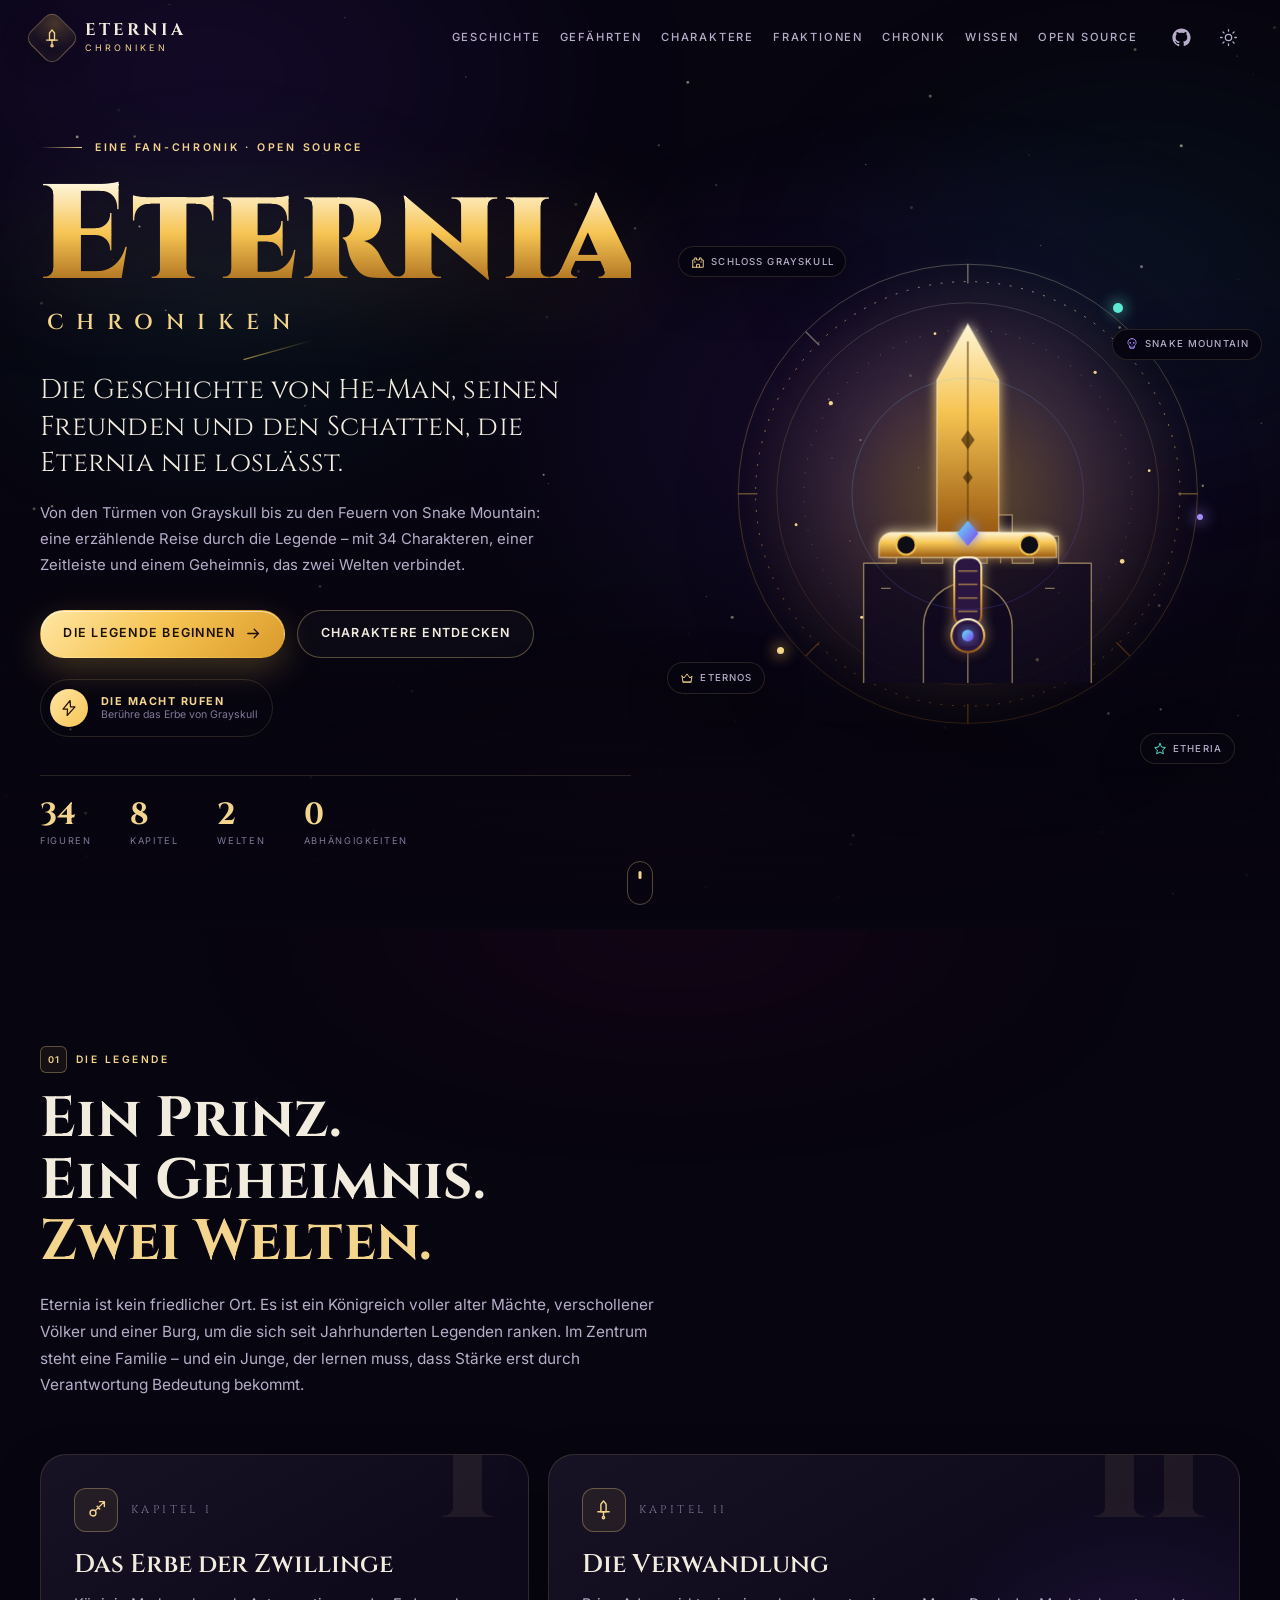
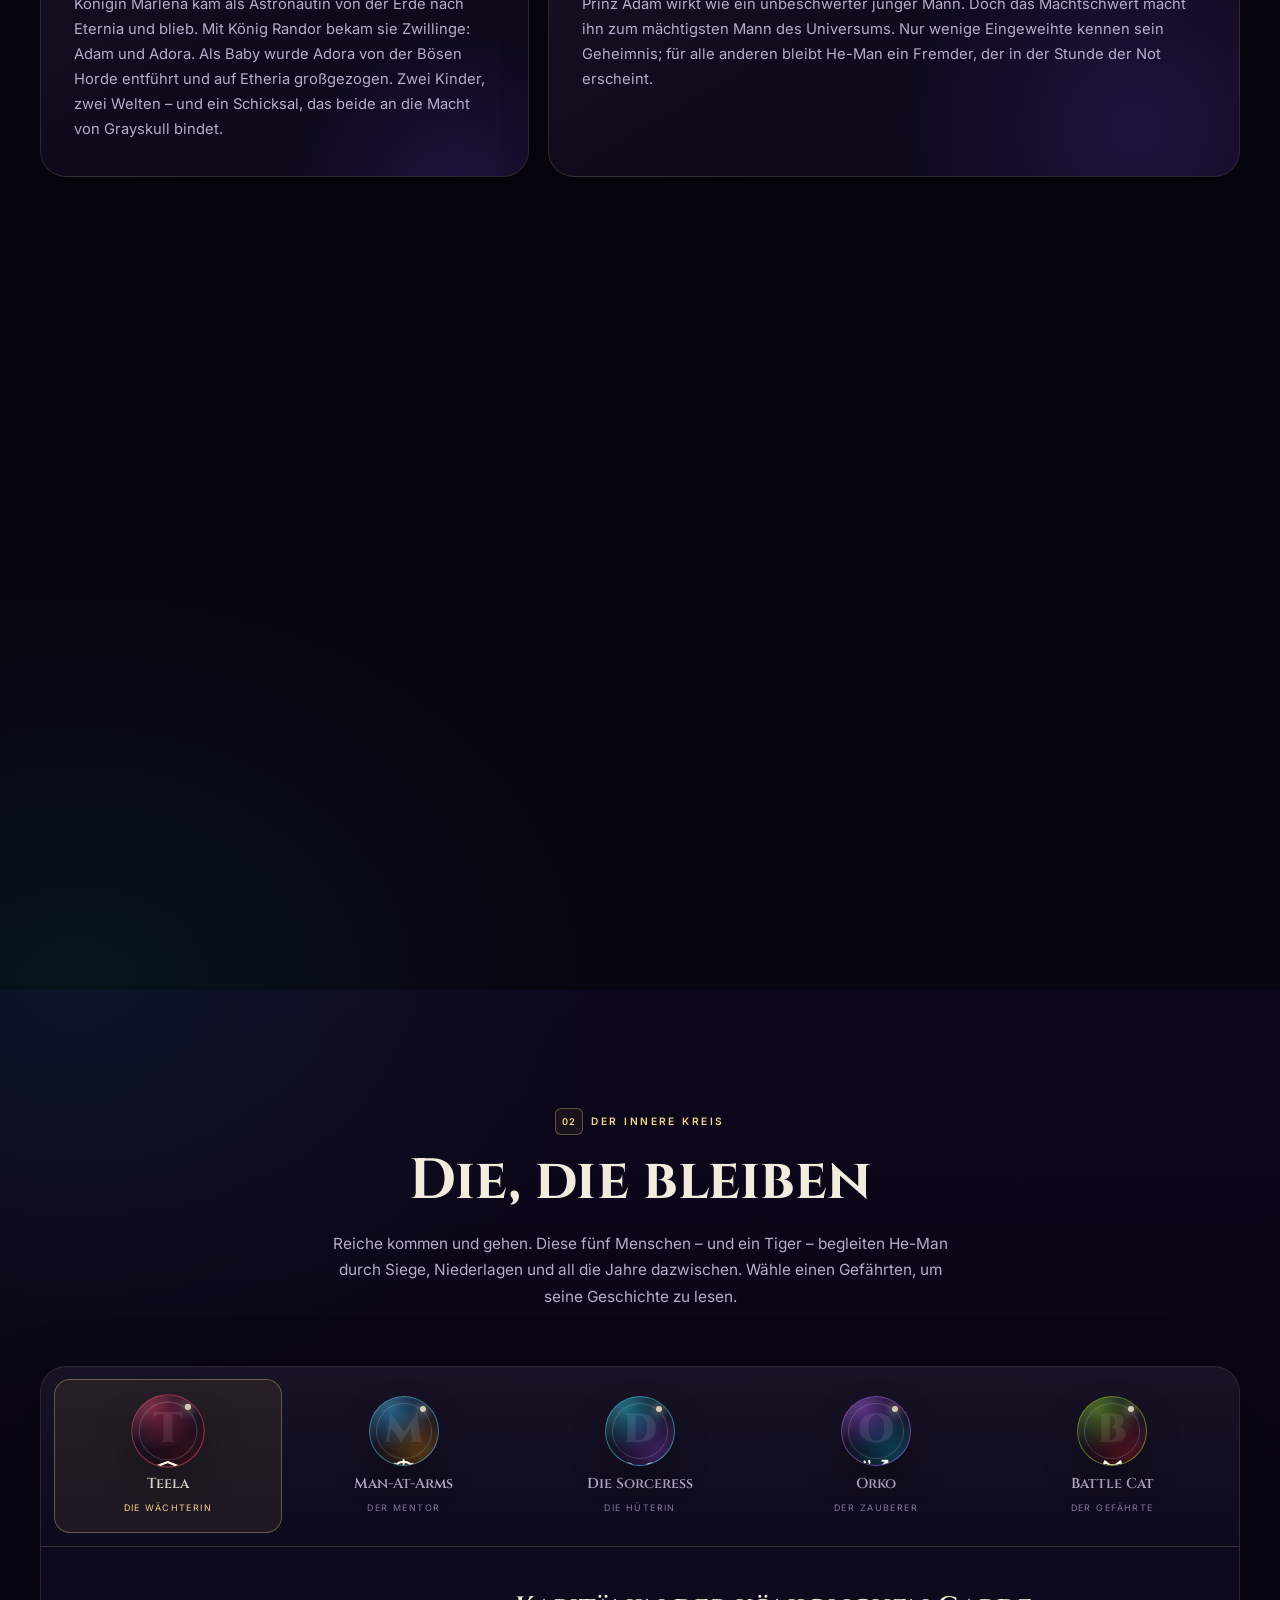
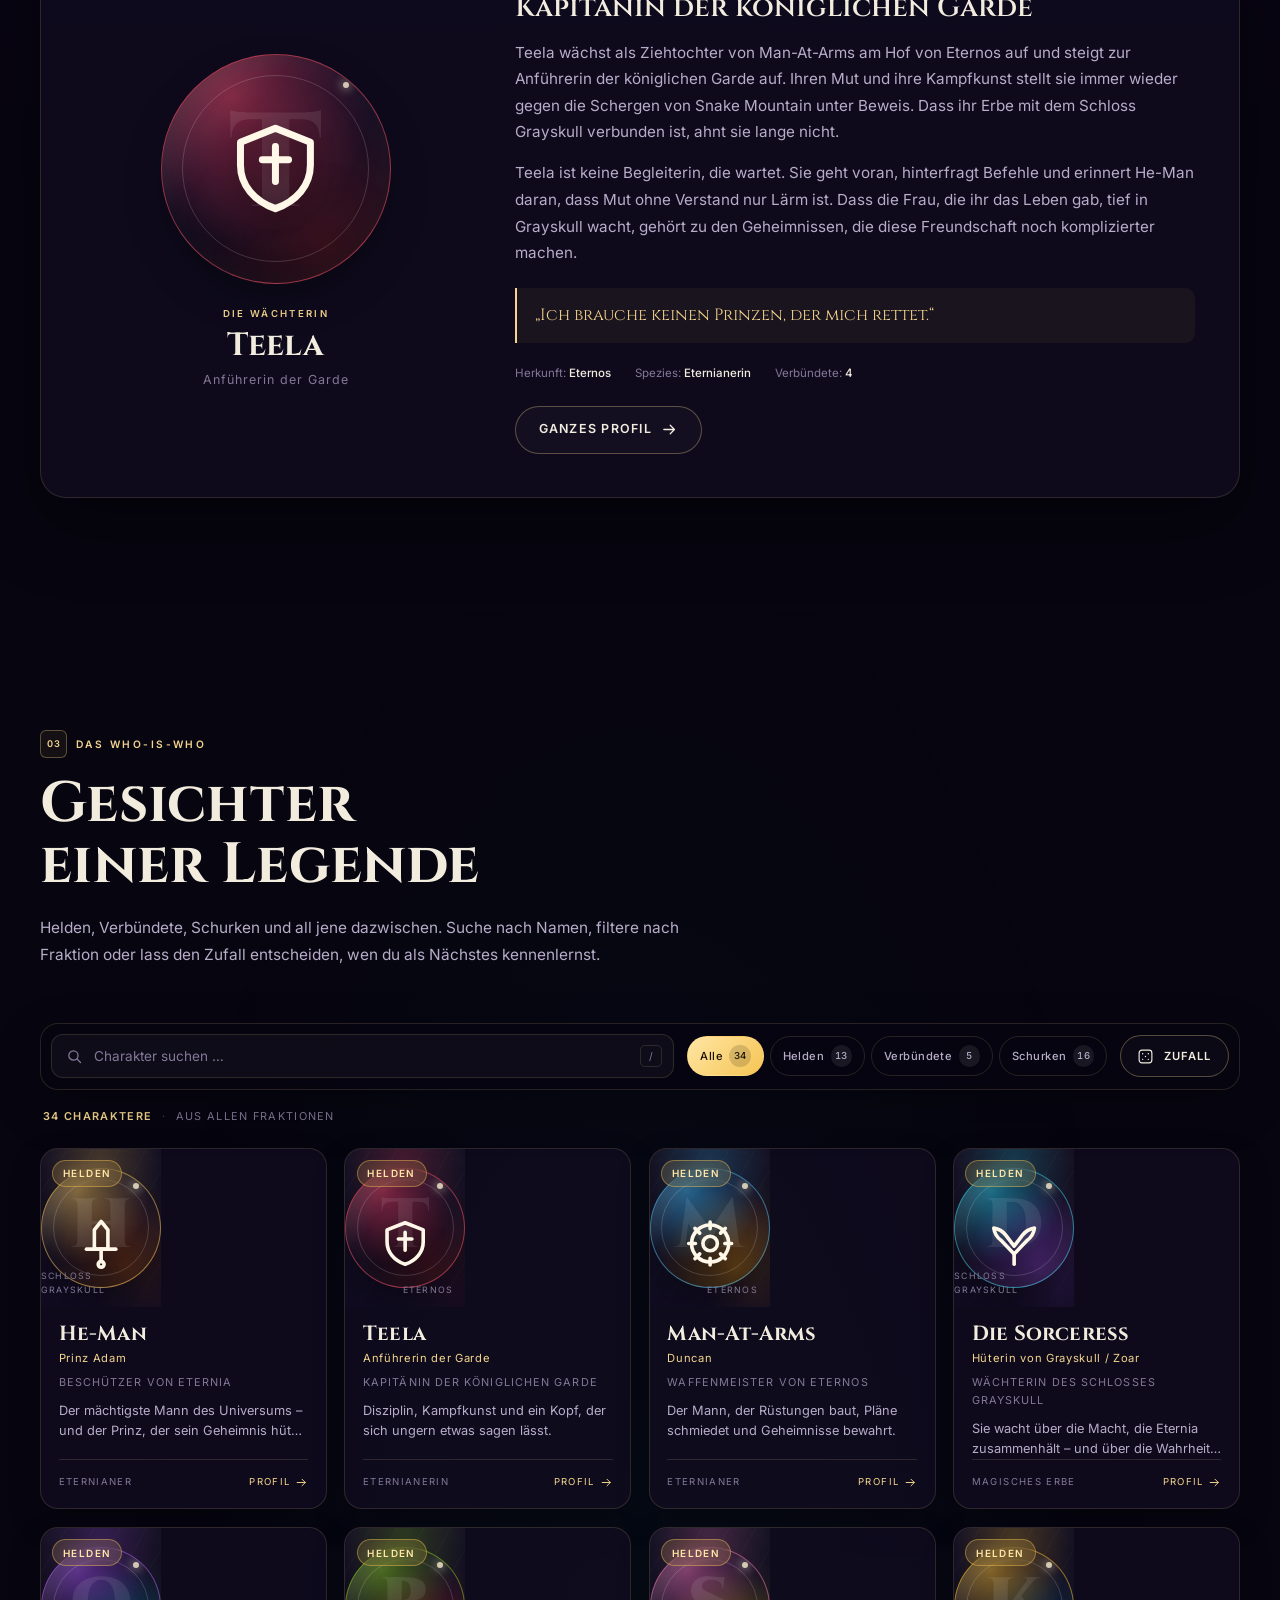
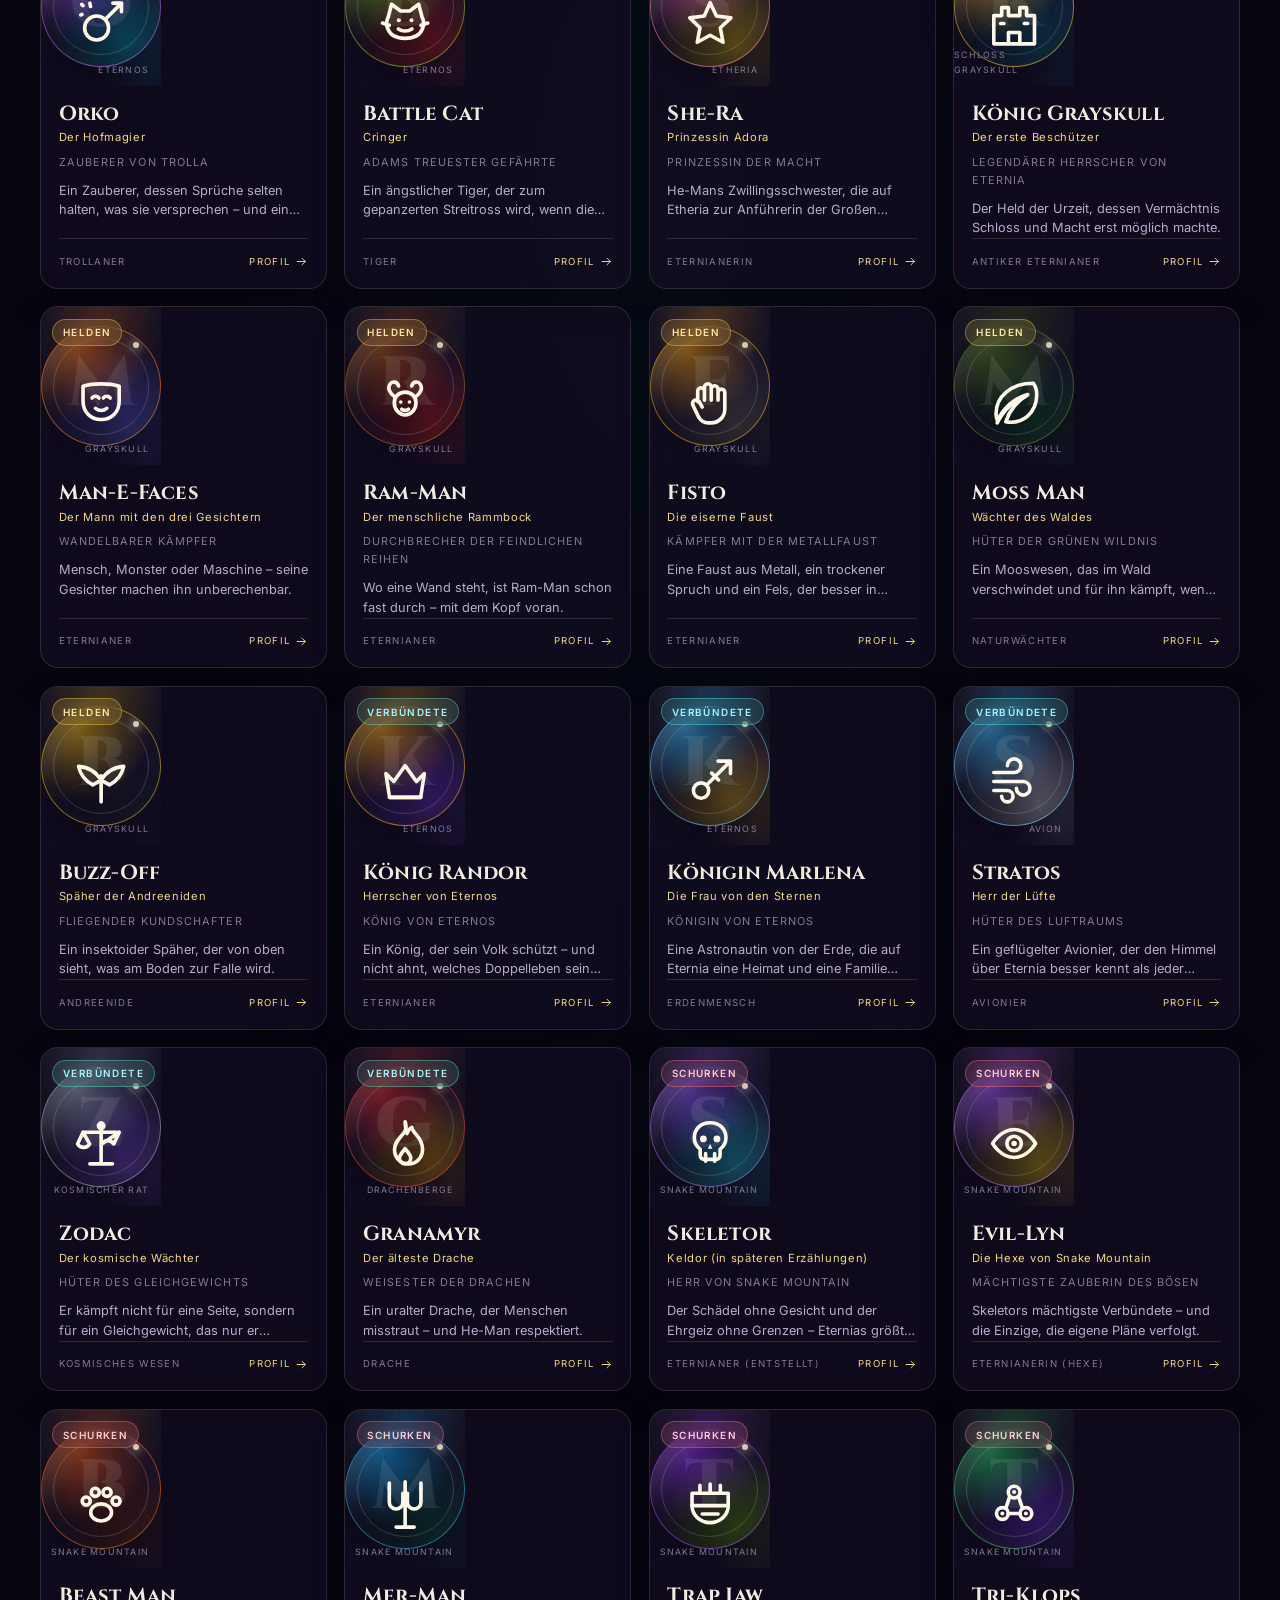
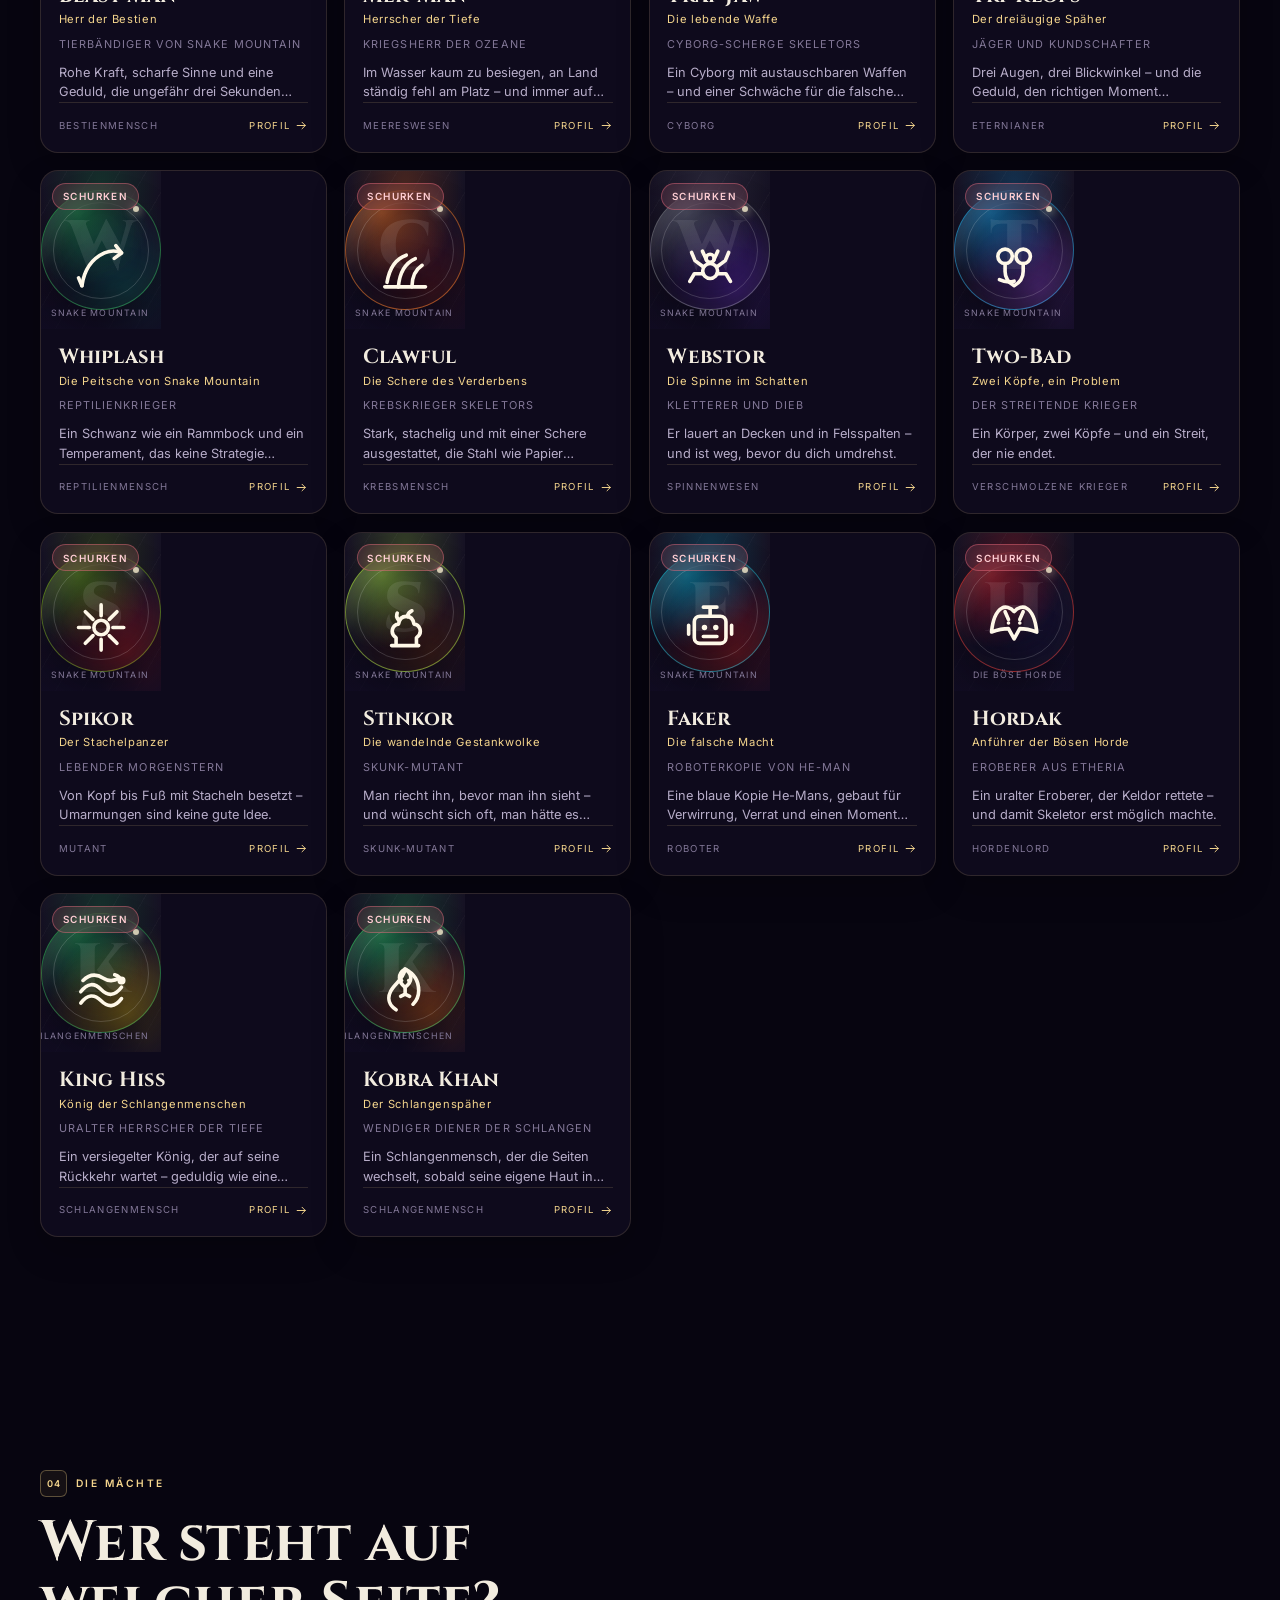
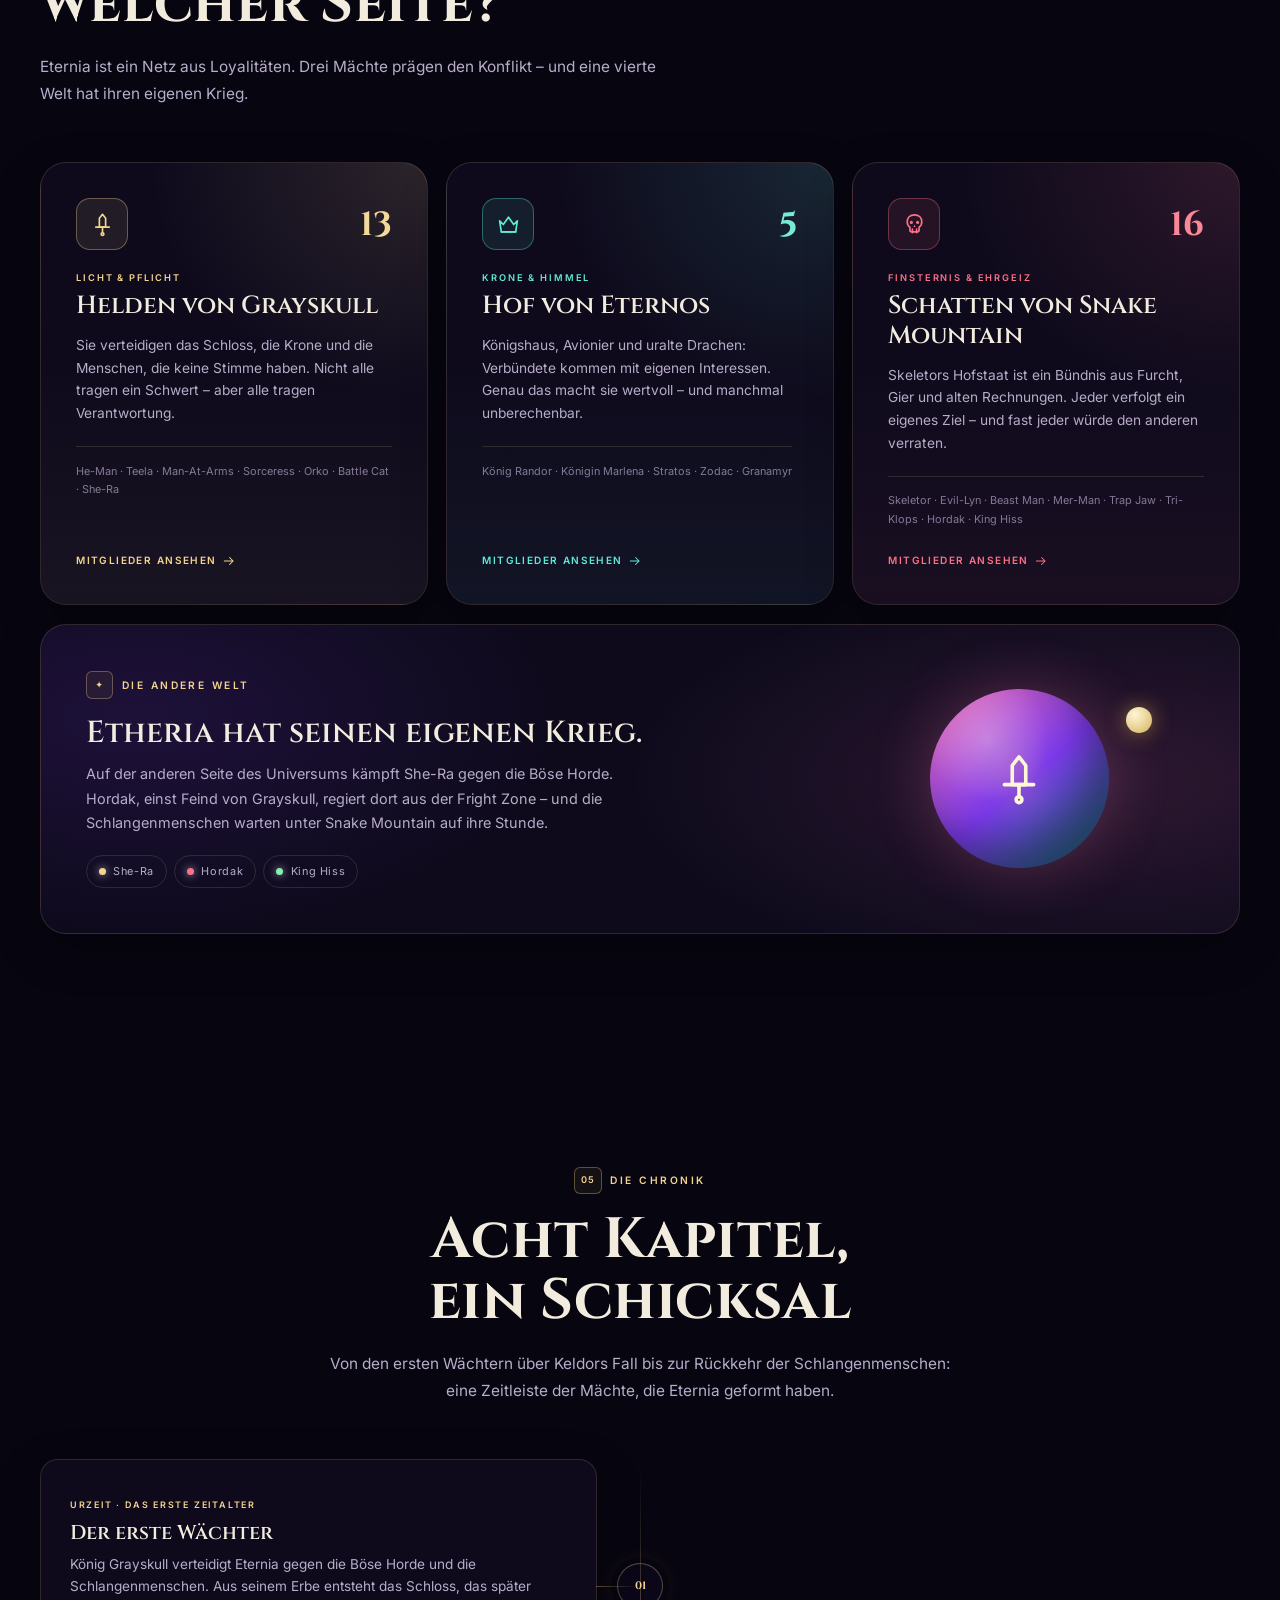
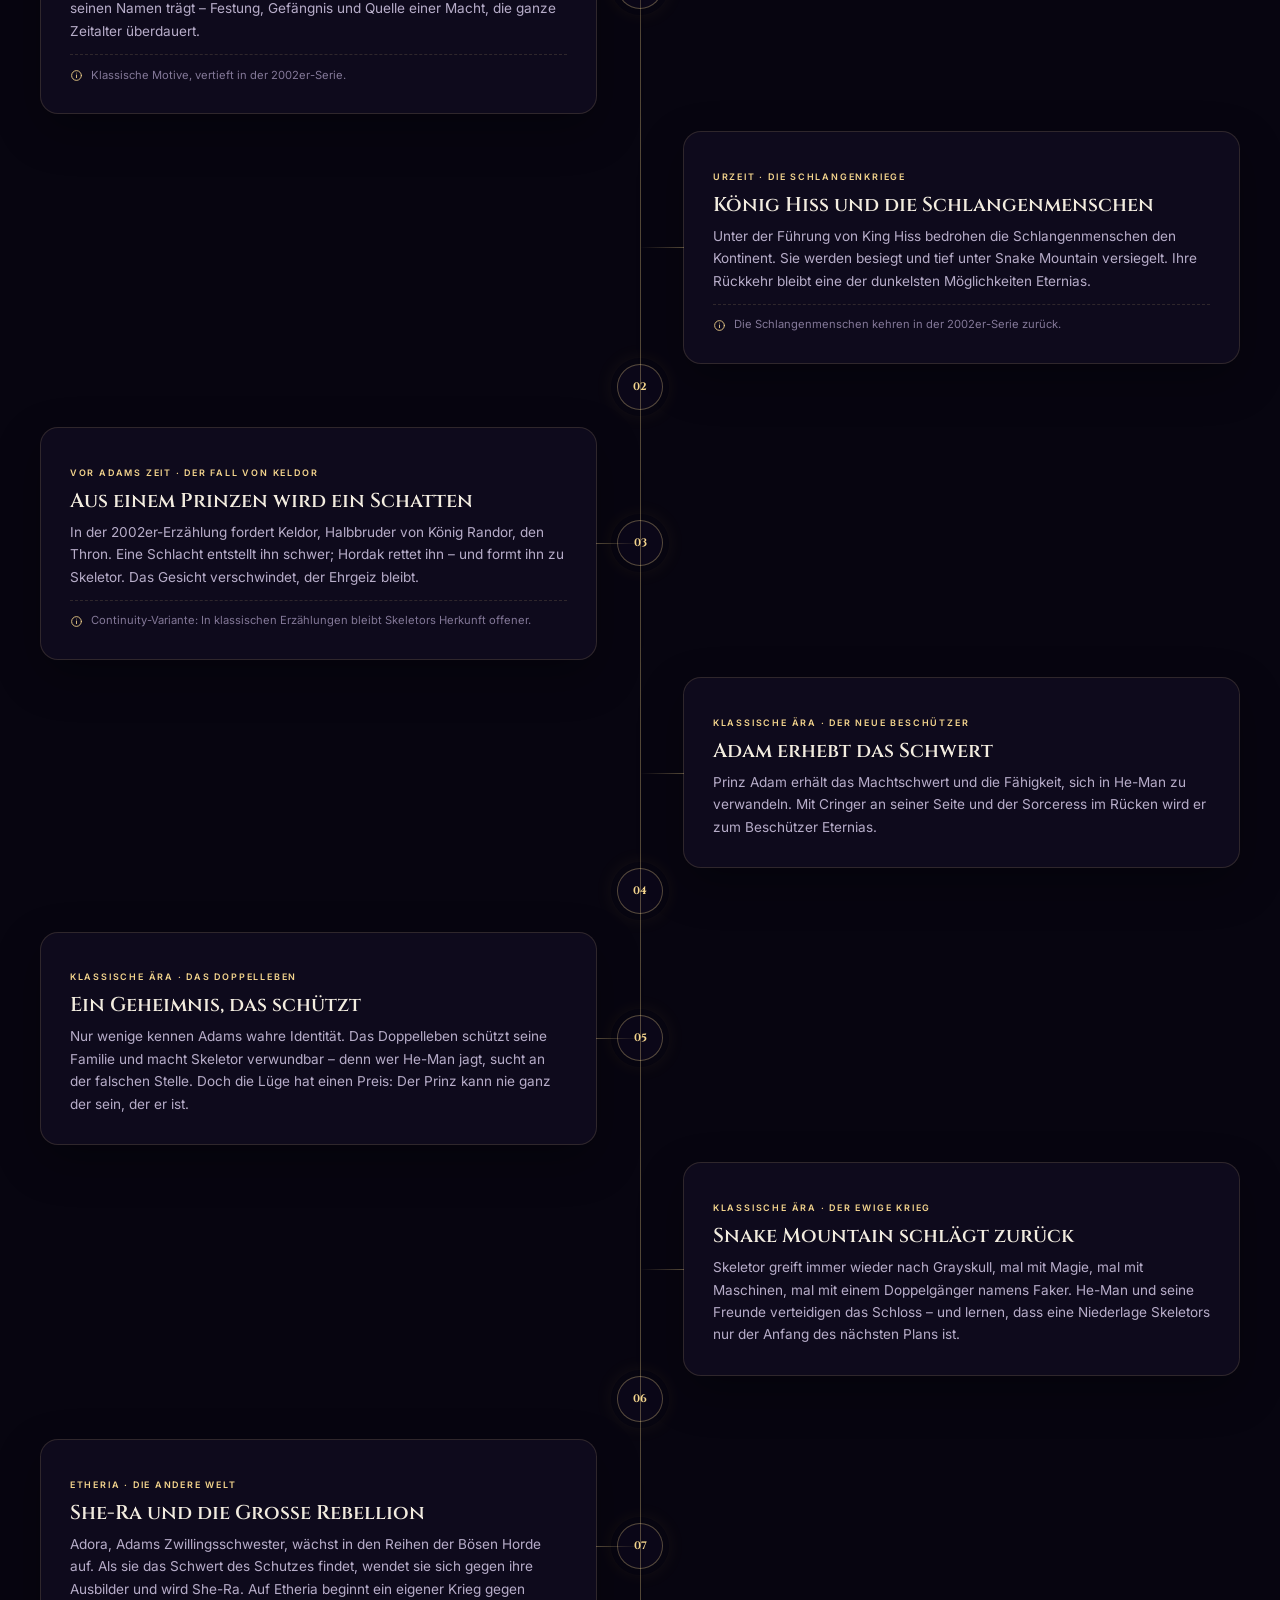
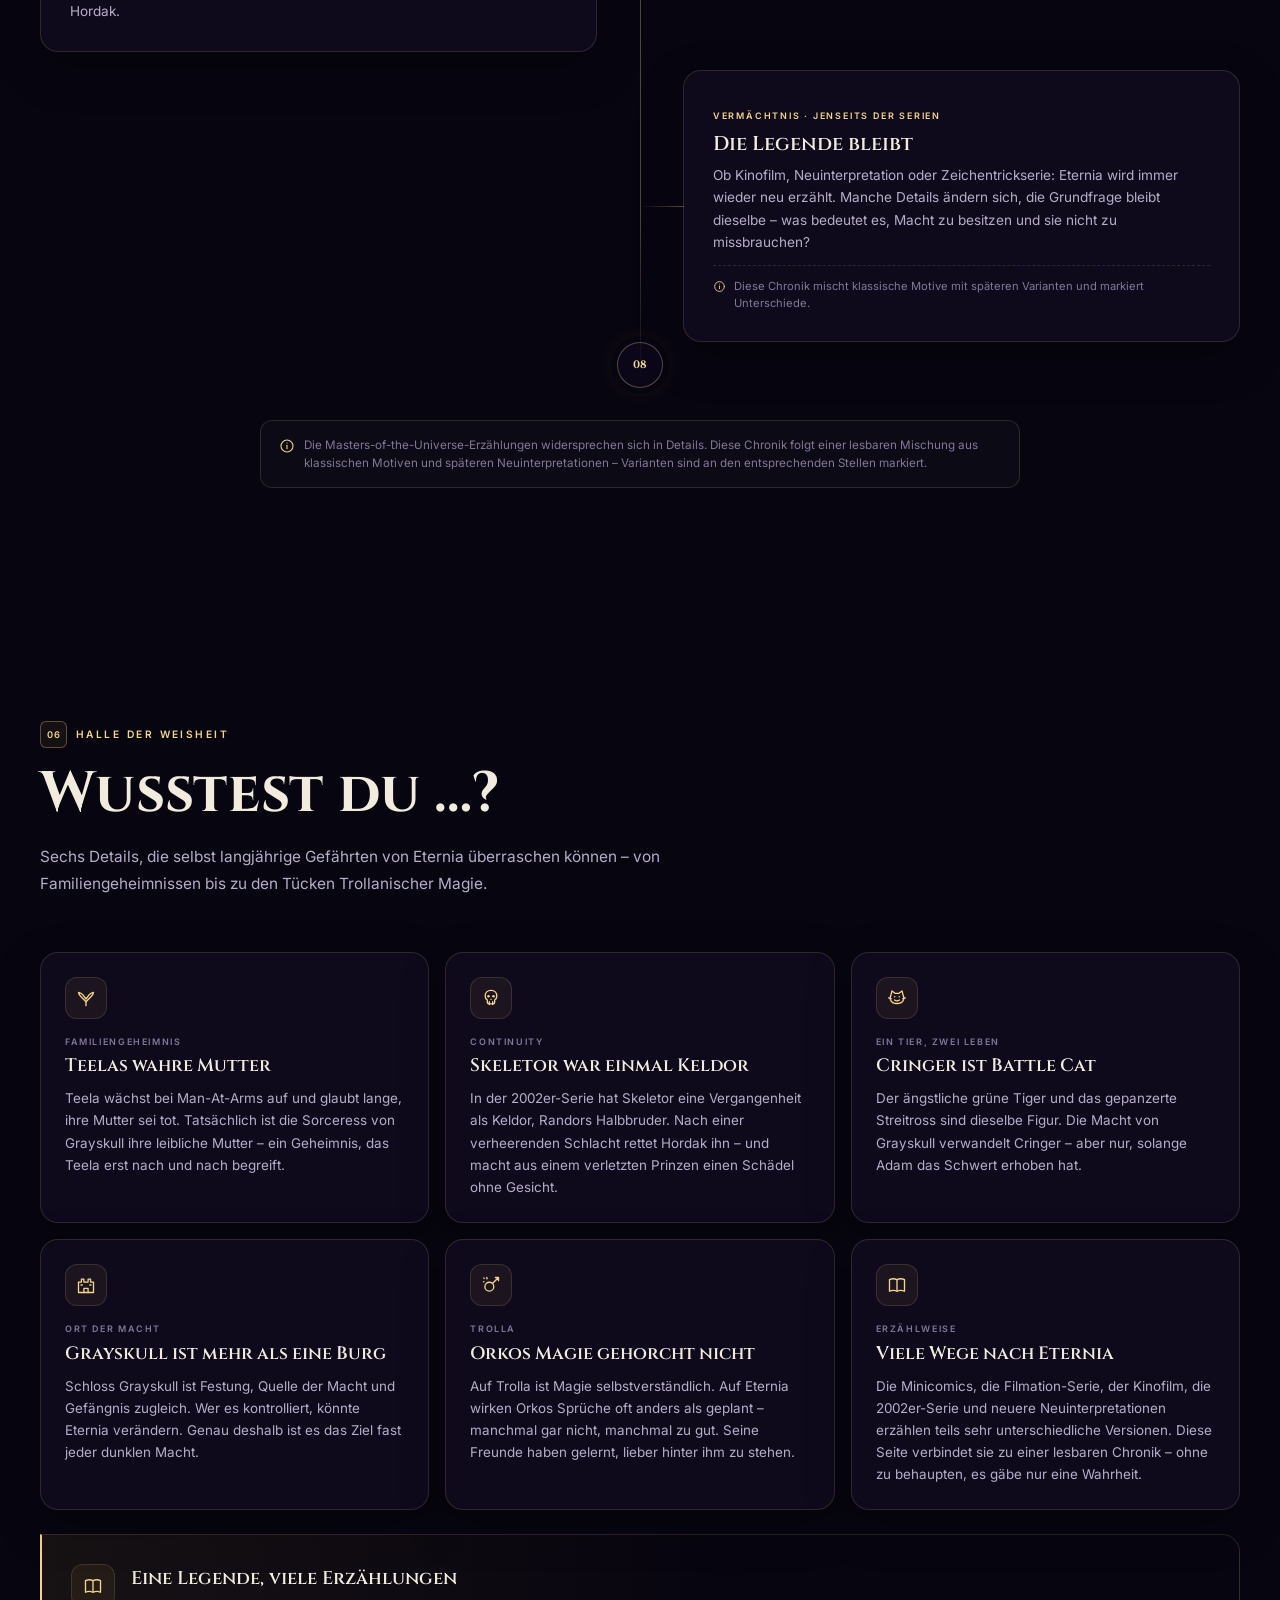
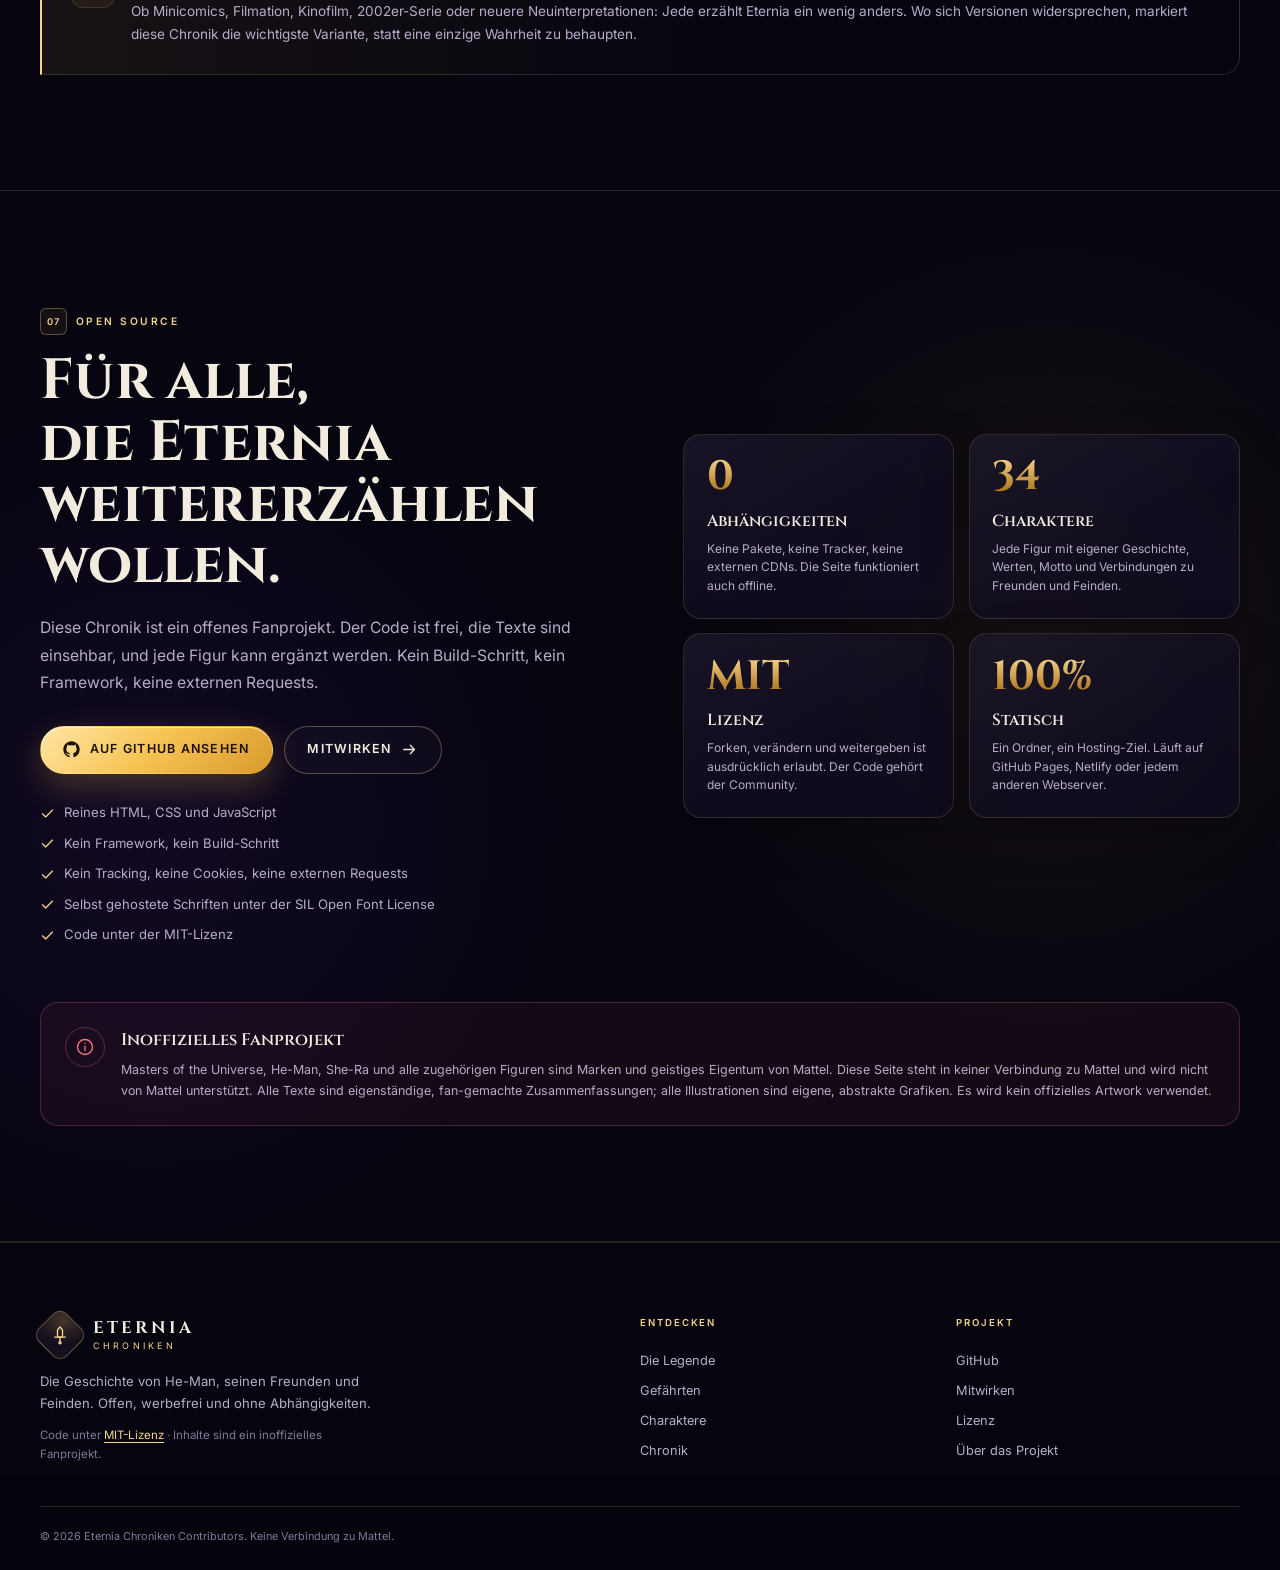
==== commit dd7575f8: "Add live URL and absolute social-preview metadata" ====
--- a/index.html
+++ b/index.html
@@ -8,20 +8,22 @@
   <meta name="author" content="Eternia Chroniken Contributors">
   <meta name="theme-color" content="#070510">
   <meta name="color-scheme" content="dark light">
+  <link rel="canonical" href="https://barcibarci.github.io/eternia-chroniken/">
 
   <meta property="og:type" content="website">
   <meta property="og:locale" content="de_DE">
   <meta property="og:site_name" content="Eternia Chroniken">
+  <meta property="og:url" content="https://barcibarci.github.io/eternia-chroniken/">
   <meta property="og:title" content="Eternia Chroniken – Die Legende von He-Man">
   <meta property="og:description" content="Die Geschichte von He-Man, seinen Freunden und Feinden. 34 Figuren, 8 Kapitel, zwei Welten – offen, werbefrei und ohne Abhängigkeiten.">
-  <meta property="og:image" content="assets/img/og-image.png">
+  <meta property="og:image" content="https://barcibarci.github.io/eternia-chroniken/assets/img/og-image.png">
   <meta property="og:image:width" content="1200">
   <meta property="og:image:height" content="630">
   <meta property="og:image:alt" content="Eternia Chroniken – ein goldener Schwert-Emblem über einem dunklen Sternenhimmel">
   <meta name="twitter:card" content="summary_large_image">
   <meta name="twitter:title" content="Eternia Chroniken – Die Legende von He-Man">
   <meta name="twitter:description" content="Die Geschichte von He-Man, seinen Freunden und Feinden. 34 Figuren, 8 Kapitel, zwei Welten – offen und ohne Abhängigkeiten.">
-  <meta name="twitter:image" content="assets/img/og-image.png">
+  <meta name="twitter:image" content="https://barcibarci.github.io/eternia-chroniken/assets/img/og-image.png">
 
   <link rel="icon" href="assets/img/favicon.svg" type="image/svg+xml">
   <link rel="apple-touch-icon" href="assets/img/apple-touch-icon.png">
@@ -38,10 +40,12 @@
     "@context": "https://schema.org",
     "@type": "WebSite",
     "name": "Eternia Chroniken",
+    "url": "https://barcibarci.github.io/eternia-chroniken/",
     "inLanguage": "de",
     "description": "Inoffizielle, offene Fan-Chronik über He-Man, seine Freunde, seine Feinde und die Welt Eternia.",
     "isAccessibleForFree": true,
-    "license": "https://opensource.org/licenses/MIT"
+    "license": "https://opensource.org/licenses/MIT",
+    "sameAs": ["https://github.com/BarciBarci/eternia-chroniken"]
   }
   </script>
 </head>
